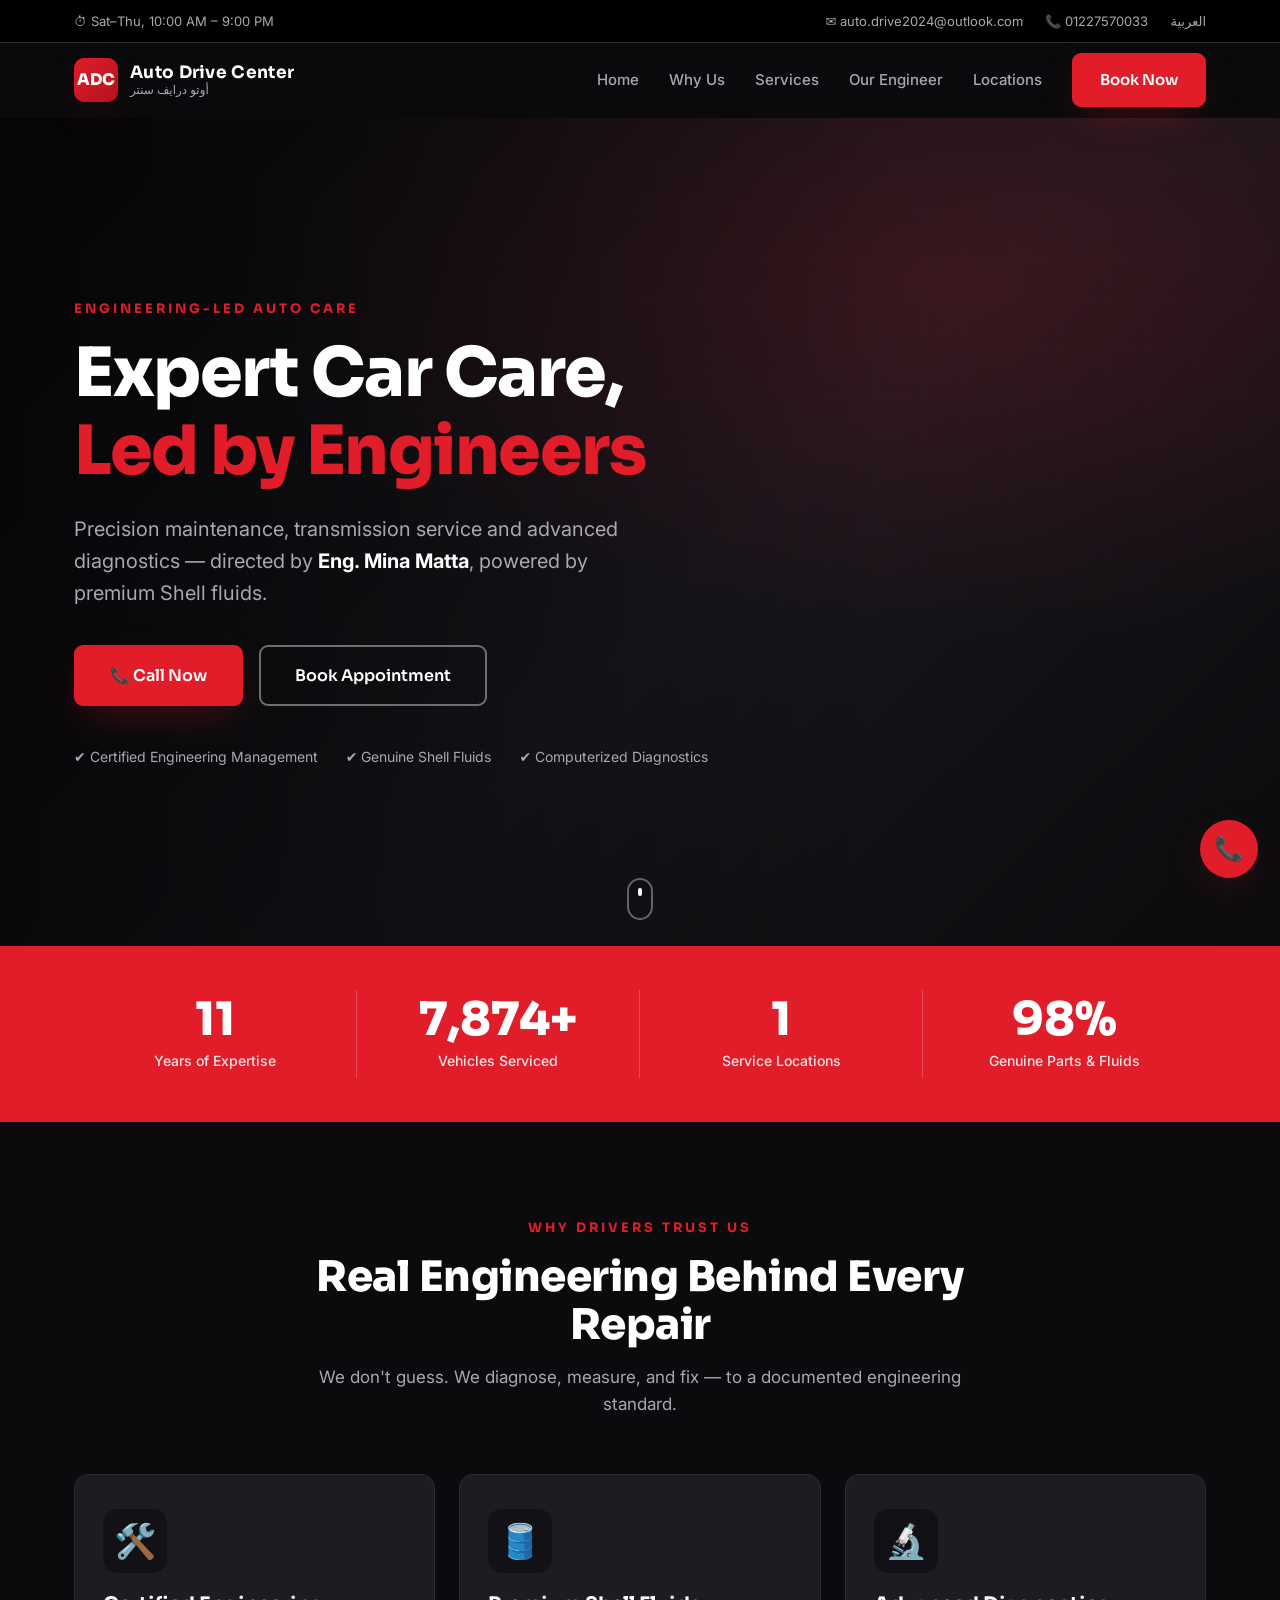
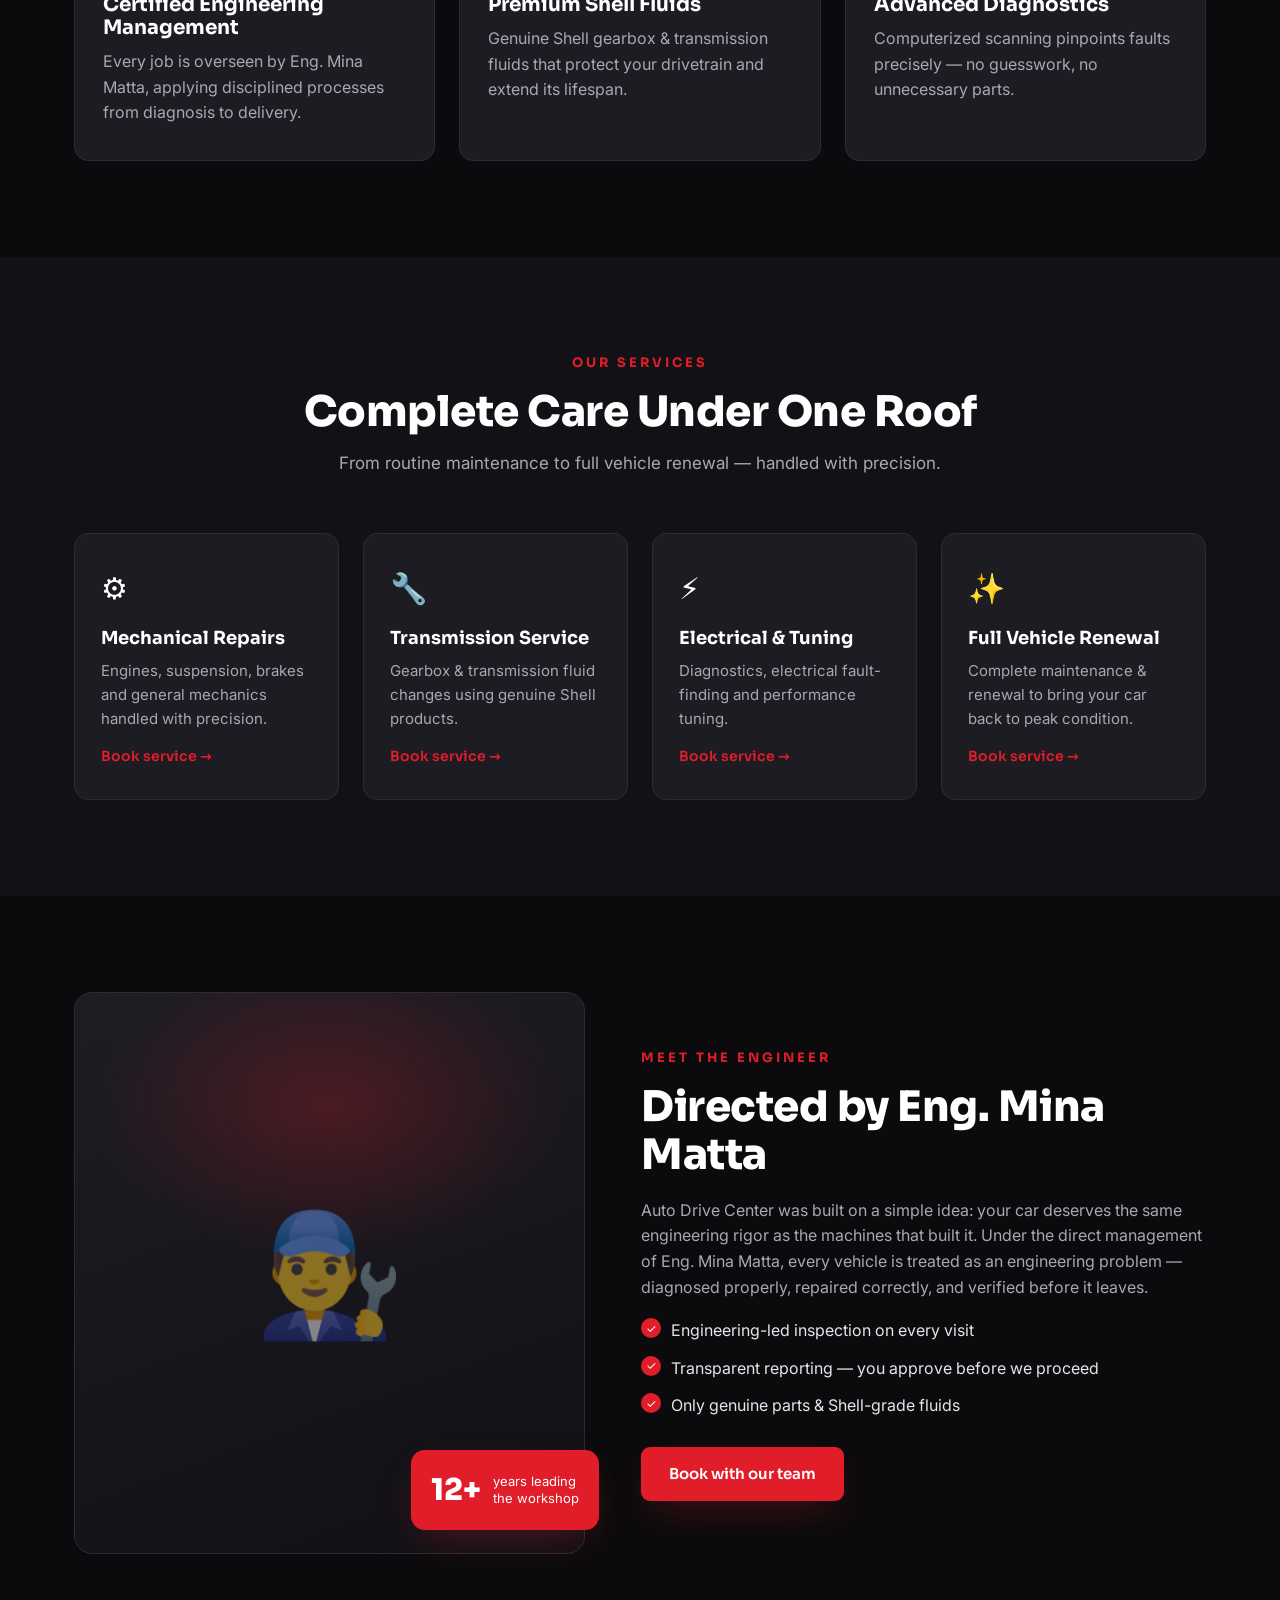
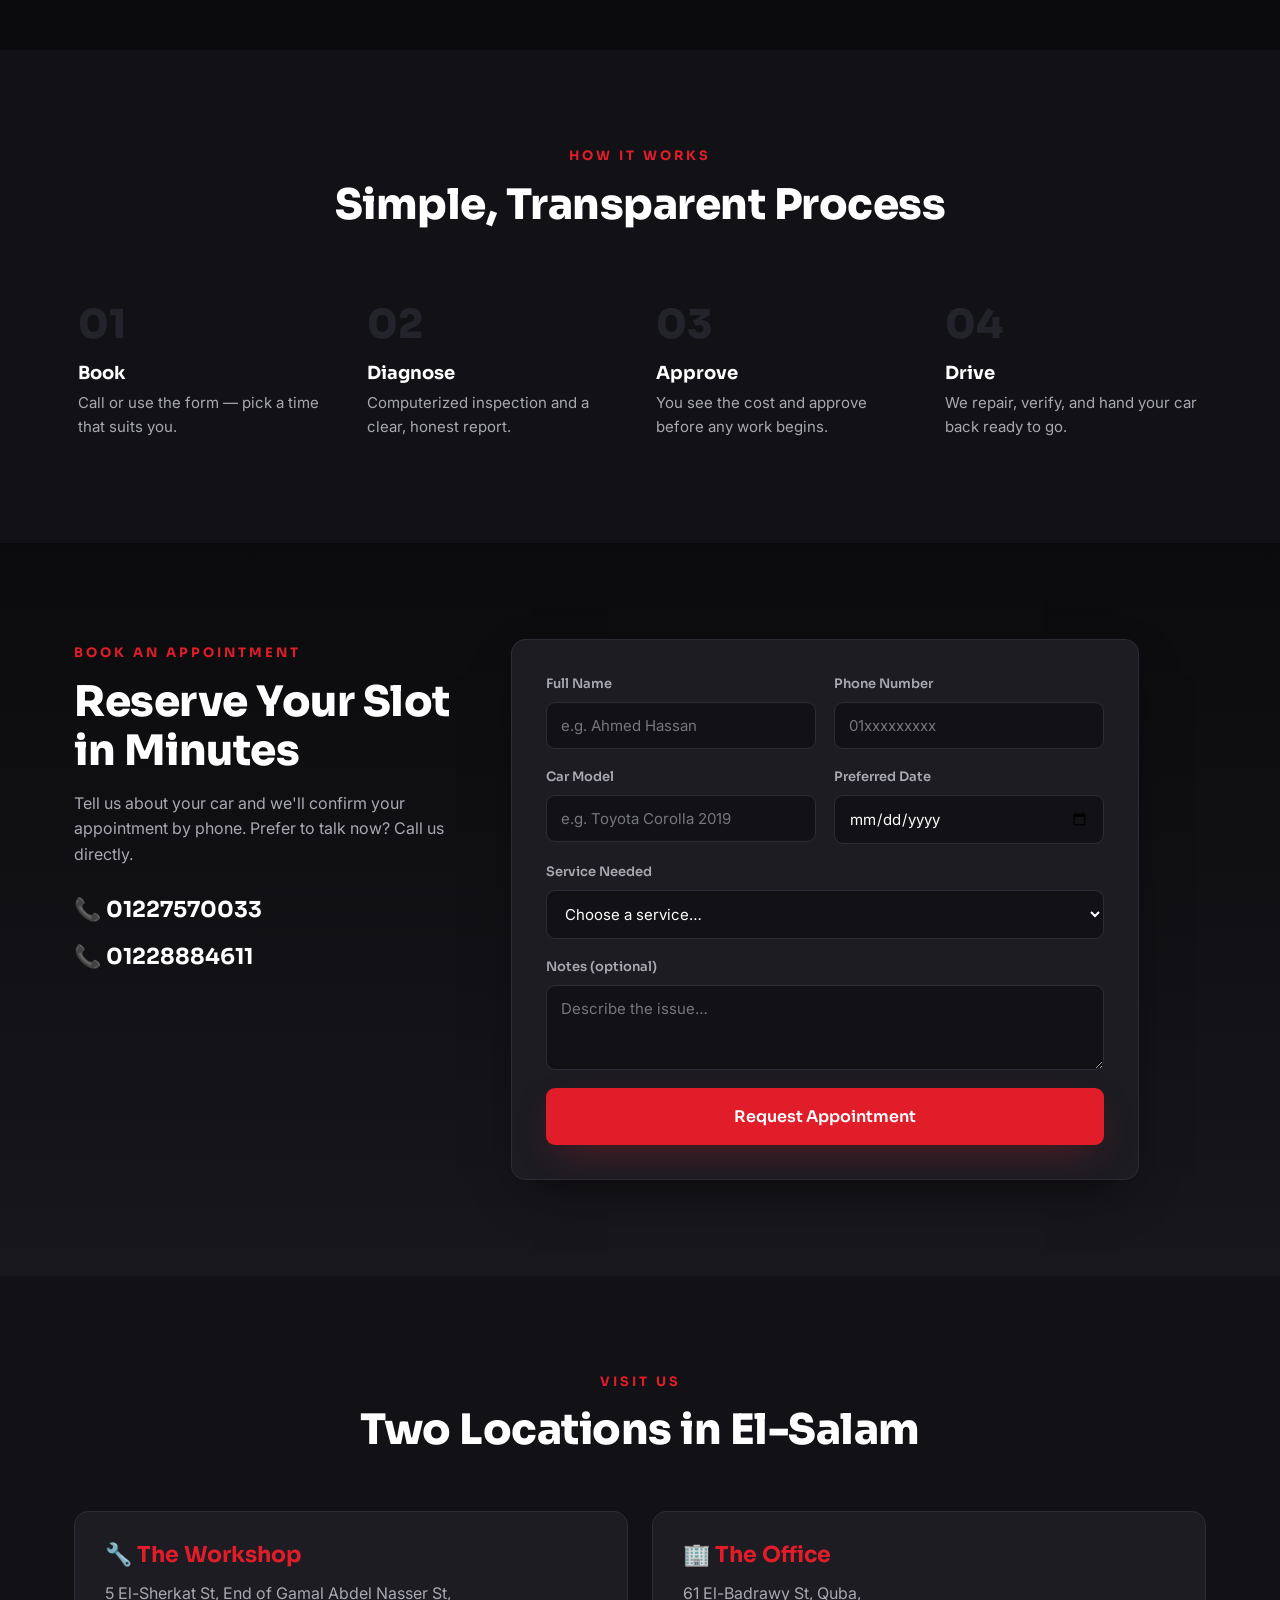
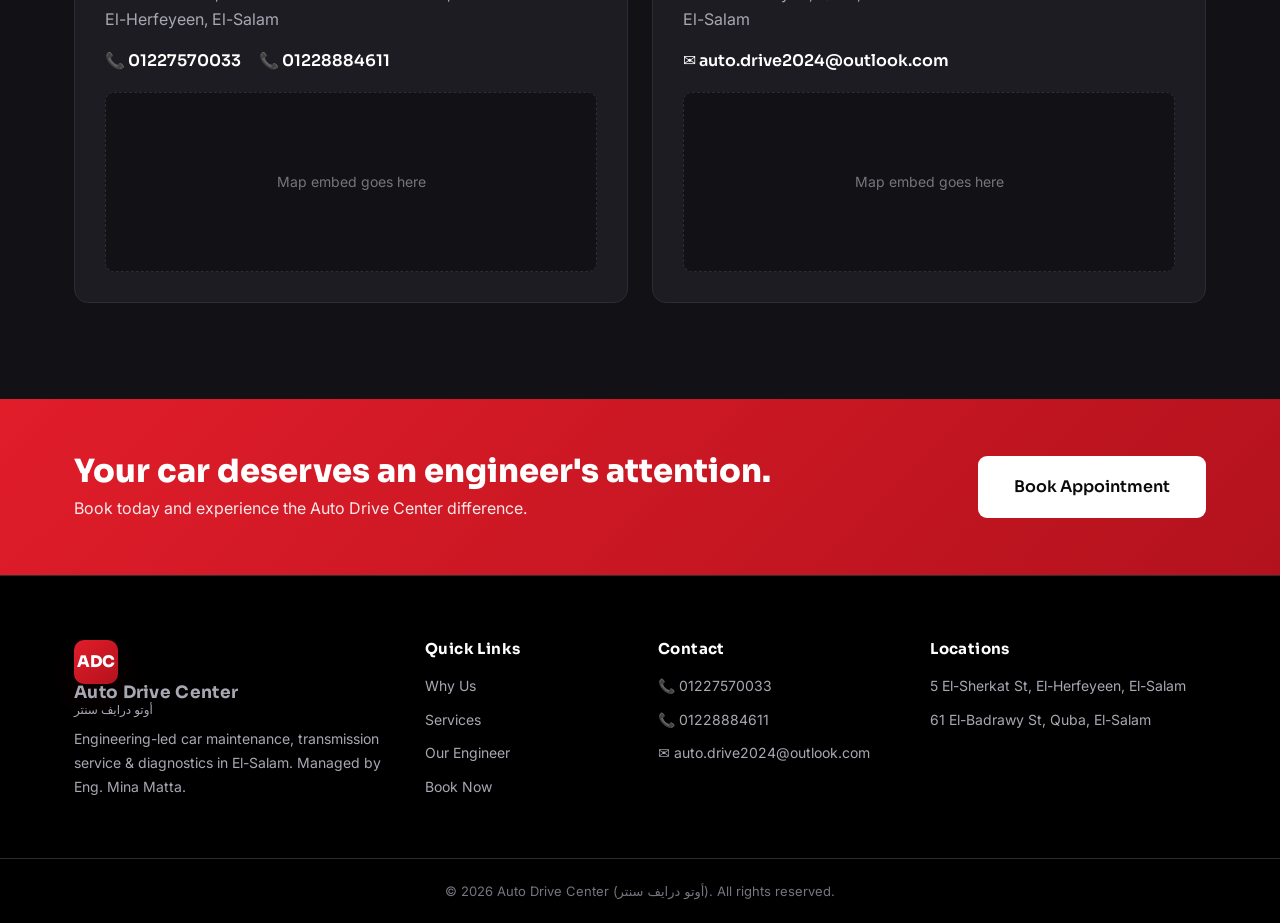
==== prototype/index.html @ 5ef1f339 "Initial commit: Auto Drive Center website - Bilingual (EN + Arabic/RTL) responsive homepage prototyp" ====
<!DOCTYPE html>
<html lang="en">
<head>
  <meta charset="UTF-8" />
  <meta name="viewport" content="width=device-width, initial-scale=1.0" />
  <title>Auto Drive Center | Expert Car Care Led by Engineers</title>
  <meta name="description" content="Auto Drive Center — engineering-led car maintenance, transmission service & advanced diagnostics in El-Salam. Managed by Eng. Mina Matta. Premium Shell fluids." />

  <link rel="preconnect" href="https://fonts.googleapis.com" />
  <link rel="preconnect" href="https://fonts.gstatic.com" crossorigin />
  <link href="https://fonts.googleapis.com/css2?family=Sora:wght@400;500;600;700;800&family=Inter:wght@400;500;600&display=swap" rel="stylesheet" />
  <link rel="stylesheet" href="styles.css" />
</head>
<body>

  <!-- ░░░ TOP BAR ░░░ -->
  <div class="topbar">
    <div class="container topbar__inner">
      <span class="topbar__item">⏱ Sat–Thu, 10:00 AM – 9:00 PM</span>
      <div class="topbar__links">
        <a href="mailto:auto.drive2024@outlook.com">✉ auto.drive2024@outlook.com</a>
        <a href="tel:+201227570033">📞 01227570033</a>
        <a href="index-ar.html">العربية</a>
      </div>
    </div>
  </div>

  <!-- ░░░ HEADER / NAV ░░░ -->
  <header class="header" id="header">
    <div class="container header__inner">
      <a href="#home" class="brand">
        <span class="brand__mark">ADC</span>
        <span class="brand__text">
          <strong>Auto Drive Center</strong>
          <small>أوتو درايف سنتر</small>
        </span>
      </a>

      <nav class="nav" id="nav">
        <a href="#home" class="nav__link">Home</a>
        <a href="#why" class="nav__link">Why Us</a>
        <a href="#services" class="nav__link">Services</a>
        <a href="#engineer" class="nav__link">Our Engineer</a>
        <a href="#locations" class="nav__link">Locations</a>
        <a href="#booking" class="btn btn--primary nav__cta">Book Now</a>
      </nav>

      <button class="nav-toggle" id="navToggle" aria-label="Open menu">
        <span></span><span></span><span></span>
      </button>
    </div>
  </header>

  <!-- ░░░ HERO ░░░ -->
  <section class="hero" id="home">
    <div class="hero__bg"></div>
    <div class="hero__overlay"></div>
    <div class="container hero__inner">
      <div class="hero__content reveal">
        <span class="eyebrow">Engineering-Led Auto Care</span>
        <h1 class="hero__title">Expert Car Care,<br><span class="text-accent">Led by Engineers</span></h1>
        <p class="hero__sub">
          Precision maintenance, transmission service and advanced diagnostics —
          directed by <strong>Eng. Mina Matta</strong>, powered by premium Shell fluids.
        </p>
        <div class="hero__actions">
          <a href="tel:+201227570033" class="btn btn--primary btn--lg">📞 Call Now</a>
          <a href="#booking" class="btn btn--ghost btn--lg">Book Appointment</a>
        </div>
        <ul class="hero__badges">
          <li>✔ Certified Engineering Management</li>
          <li>✔ Genuine Shell Fluids</li>
          <li>✔ Computerized Diagnostics</li>
        </ul>
      </div>
    </div>
    <a href="#stats" class="hero__scroll" aria-label="Scroll down"><span></span></a>
  </section>

  <!-- ░░░ STATS STRIP ░░░ -->
  <section class="stats" id="stats">
    <div class="container stats__grid">
      <div class="stat reveal"><div class="stat__num" data-count="12">0</div><div class="stat__label">Years of Expertise</div></div>
      <div class="stat reveal"><div class="stat__num" data-count="8000" data-suffix="+">0</div><div class="stat__label">Vehicles Serviced</div></div>
      <div class="stat reveal"><div class="stat__num" data-count="2">0</div><div class="stat__label">Service Locations</div></div>
      <div class="stat reveal"><div class="stat__num" data-count="100" data-suffix="%">0</div><div class="stat__label">Genuine Parts &amp; Fluids</div></div>
    </div>
  </section>

  <!-- ░░░ WHY US ░░░ -->
  <section class="section" id="why">
    <div class="container">
      <div class="section__head reveal">
        <span class="eyebrow eyebrow--center">Why Drivers Trust Us</span>
        <h2 class="section__title">Real Engineering Behind Every Repair</h2>
        <p class="section__lead">We don't guess. We diagnose, measure, and fix — to a documented engineering standard.</p>
      </div>

      <div class="grid grid-3">
        <article class="feature reveal">
          <div class="feature__icon">🛠️</div>
          <h3>Certified Engineering Management</h3>
          <p>Every job is overseen by Eng. Mina Matta, applying disciplined processes from diagnosis to delivery.</p>
        </article>
        <article class="feature reveal">
          <div class="feature__icon">🛢️</div>
          <h3>Premium Shell Fluids</h3>
          <p>Genuine Shell gearbox &amp; transmission fluids that protect your drivetrain and extend its lifespan.</p>
        </article>
        <article class="feature reveal">
          <div class="feature__icon">🔬</div>
          <h3>Advanced Diagnostics</h3>
          <p>Computerized scanning pinpoints faults precisely — no guesswork, no unnecessary parts.</p>
        </article>
      </div>
    </div>
  </section>

  <!-- ░░░ SERVICES ░░░ -->
  <section class="section section--dark" id="services">
    <div class="container">
      <div class="section__head reveal">
        <span class="eyebrow eyebrow--center">Our Services</span>
        <h2 class="section__title">Complete Care Under One Roof</h2>
        <p class="section__lead">From routine maintenance to full vehicle renewal — handled with precision.</p>
      </div>

      <div class="grid grid-4">
        <article class="card reveal">
          <div class="card__icon">⚙️</div>
          <h3>Mechanical Repairs</h3>
          <p>Engines, suspension, brakes and general mechanics handled with precision.</p>
          <a href="#booking" class="card__link">Book service →</a>
        </article>
        <article class="card reveal">
          <div class="card__icon">🔧</div>
          <h3>Transmission Service</h3>
          <p>Gearbox &amp; transmission fluid changes using genuine Shell products.</p>
          <a href="#booking" class="card__link">Book service →</a>
        </article>
        <article class="card reveal">
          <div class="card__icon">⚡</div>
          <h3>Electrical &amp; Tuning</h3>
          <p>Diagnostics, electrical fault-finding and performance tuning.</p>
          <a href="#booking" class="card__link">Book service →</a>
        </article>
        <article class="card reveal">
          <div class="card__icon">✨</div>
          <h3>Full Vehicle Renewal</h3>
          <p>Complete maintenance &amp; renewal to bring your car back to peak condition.</p>
          <a href="#booking" class="card__link">Book service →</a>
        </article>
      </div>
    </div>
  </section>

  <!-- ░░░ ENGINEER / ABOUT ░░░ -->
  <section class="section engineer" id="engineer">
    <div class="container engineer__grid">
      <div class="engineer__media reveal">
        <div class="engineer__photo" role="img" aria-label="Eng. Mina Matta"></div>
        <div class="engineer__tag">
          <span class="engineer__tag-num">12+</span>
          <span class="engineer__tag-txt">years leading<br>the workshop</span>
        </div>
      </div>
      <div class="engineer__content reveal">
        <span class="eyebrow">Meet the Engineer</span>
        <h2 class="section__title section__title--left">Directed by Eng. Mina Matta</h2>
        <p>Auto Drive Center was built on a simple idea: your car deserves the same engineering rigor as the machines that built it. Under the direct management of Eng. Mina Matta, every vehicle is treated as an engineering problem — diagnosed properly, repaired correctly, and verified before it leaves.</p>
        <ul class="ticklist">
          <li>Engineering-led inspection on every visit</li>
          <li>Transparent reporting — you approve before we proceed</li>
          <li>Only genuine parts &amp; Shell-grade fluids</li>
        </ul>
        <a href="#booking" class="btn btn--primary">Book with our team</a>
      </div>
    </div>
  </section>

  <!-- ░░░ PROCESS ░░░ -->
  <section class="section section--dark">
    <div class="container">
      <div class="section__head reveal">
        <span class="eyebrow eyebrow--center">How It Works</span>
        <h2 class="section__title">Simple, Transparent Process</h2>
      </div>
      <div class="grid grid-4 steps">
        <div class="step reveal"><span class="step__n">01</span><h3>Book</h3><p>Call or use the form — pick a time that suits you.</p></div>
        <div class="step reveal"><span class="step__n">02</span><h3>Diagnose</h3><p>Computerized inspection and a clear, honest report.</p></div>
        <div class="step reveal"><span class="step__n">03</span><h3>Approve</h3><p>You see the cost and approve before any work begins.</p></div>
        <div class="step reveal"><span class="step__n">04</span><h3>Drive</h3><p>We repair, verify, and hand your car back ready to go.</p></div>
      </div>
    </div>
  </section>

  <!-- ░░░ BOOKING ░░░ -->
  <section class="section booking" id="booking">
    <div class="container booking__grid">
      <div class="booking__intro reveal">
        <span class="eyebrow">Book an Appointment</span>
        <h2 class="section__title section__title--left">Reserve Your Slot in Minutes</h2>
        <p>Tell us about your car and we'll confirm your appointment by phone. Prefer to talk now? Call us directly.</p>
        <div class="booking__call">
          <a href="tel:+201227570033" class="booking__phone">📞 01227570033</a>
          <a href="tel:+201228884611" class="booking__phone">📞 01228884611</a>
        </div>
      </div>

      <form class="form reveal" id="bookingForm" novalidate>
        <div class="form__row">
          <div class="field">
            <label for="name">Full Name</label>
            <input type="text" id="name" name="name" placeholder="e.g. Ahmed Hassan" required />
          </div>
          <div class="field">
            <label for="phone">Phone Number</label>
            <input type="tel" id="phone" name="phone" placeholder="01xxxxxxxxx" required />
          </div>
        </div>
        <div class="form__row">
          <div class="field">
            <label for="car">Car Model</label>
            <input type="text" id="car" name="car" placeholder="e.g. Toyota Corolla 2019" required />
          </div>
          <div class="field">
            <label for="date">Preferred Date</label>
            <input type="date" id="date" name="date" required />
          </div>
        </div>
        <div class="field">
          <label for="service">Service Needed</label>
          <select id="service" name="service" required>
            <option value="" disabled selected>Choose a service…</option>
            <option>Mechanical Repairs</option>
            <option>Transmission Service</option>
            <option>Electrical &amp; Tuning</option>
            <option>Full Vehicle Renewal</option>
            <option>General Diagnostics</option>
          </select>
        </div>
        <div class="field">
          <label for="notes">Notes (optional)</label>
          <textarea id="notes" name="notes" rows="3" placeholder="Describe the issue…"></textarea>
        </div>
        <button type="submit" class="btn btn--primary btn--block btn--lg">Request Appointment</button>
        <p class="form__success" id="formSuccess" hidden>✅ Thank you! We'll call you shortly to confirm your appointment.</p>
      </form>
    </div>
  </section>

  <!-- ░░░ LOCATIONS ░░░ -->
  <section class="section section--dark" id="locations">
    <div class="container">
      <div class="section__head reveal">
        <span class="eyebrow eyebrow--center">Visit Us</span>
        <h2 class="section__title">Two Locations in El-Salam</h2>
      </div>
      <div class="grid grid-2">
        <article class="location reveal">
          <h3 class="location__title">🔧 The Workshop</h3>
          <p class="location__addr">5 El-Sherkat St, End of Gamal Abdel Nasser St,<br>El-Herfeyeen, El-Salam</p>
          <div class="location__phones">
            <a href="tel:+201227570033">📞 01227570033</a>
            <a href="tel:+201228884611">📞 01228884611</a>
          </div>
          <div class="location__map" aria-label="Map placeholder">Map embed goes here</div>
        </article>
        <article class="location reveal">
          <h3 class="location__title">🏢 The Office</h3>
          <p class="location__addr">61 El-Badrawy St, Quba,<br>El-Salam</p>
          <div class="location__phones">
            <a href="mailto:auto.drive2024@outlook.com">✉ auto.drive2024@outlook.com</a>
          </div>
          <div class="location__map" aria-label="Map placeholder">Map embed goes here</div>
        </article>
      </div>
    </div>
  </section>

  <!-- ░░░ CTA BANNER ░░░ -->
  <section class="cta-banner">
    <div class="container cta-banner__inner reveal">
      <div>
        <h2>Your car deserves an engineer's attention.</h2>
        <p>Book today and experience the Auto Drive Center difference.</p>
      </div>
      <a href="#booking" class="btn btn--light btn--lg">Book Appointment</a>
    </div>
  </section>

  <!-- ░░░ FOOTER ░░░ -->
  <footer class="footer">
    <div class="container footer__grid">
      <div class="footer__col">
        <a href="#home" class="brand brand--footer">
          <span class="brand__mark">ADC</span>
          <span class="brand__text"><strong>Auto Drive Center</strong><small>أوتو درايف سنتر</small></span>
        </a>
        <p class="footer__about">Engineering-led car maintenance, transmission service &amp; diagnostics in El-Salam. Managed by Eng. Mina Matta.</p>
      </div>
      <div class="footer__col">
        <h4>Quick Links</h4>
        <a href="#why">Why Us</a>
        <a href="#services">Services</a>
        <a href="#engineer">Our Engineer</a>
        <a href="#booking">Book Now</a>
      </div>
      <div class="footer__col">
        <h4>Contact</h4>
        <a href="tel:+201227570033">📞 01227570033</a>
        <a href="tel:+201228884611">📞 01228884611</a>
        <a href="mailto:auto.drive2024@outlook.com">✉ auto.drive2024@outlook.com</a>
      </div>
      <div class="footer__col">
        <h4>Locations</h4>
        <p>5 El-Sherkat St, El-Herfeyeen, El-Salam</p>
        <p>61 El-Badrawy St, Quba, El-Salam</p>
      </div>
    </div>
    <div class="footer__bar">
      <div class="container">© <span id="year"></span> Auto Drive Center (أوتو درايف سنتر). All rights reserved.</div>
    </div>
  </footer>

  <!-- ░░░ FLOATING CALL ░░░ -->
  <a href="tel:+201227570033" class="float-call" aria-label="Call now">📞</a>

  <script src="script.js"></script>
</body>
</html>
---- prototype/styles.css ----
/* =========================================================
   Auto Drive Center — Design System
   Palette: charcoal / black + vibrant red accent + white
   ========================================================= */
:root{
  --black:#0b0b0d;
  --charcoal:#121216;
  --charcoal-2:#17171c;
  --surface:#1c1c22;
  --surface-2:#23232b;
  --line:#2c2c34;
  --white:#ffffff;
  --grey:#a8a8b3;
  --grey-dim:#75757f;
  --red:#e11d2a;
  --red-dark:#b3121d;
  --red-glow:rgba(225,29,42,.35);
  --radius:14px;
  --radius-sm:9px;
  --maxw:1180px;
  --shadow:0 18px 50px -20px rgba(0,0,0,.7);
  --shadow-red:0 14px 40px -12px var(--red-glow);
  --ease:cubic-bezier(.22,1,.36,1);
  --ff-head:"Sora",system-ui,sans-serif;
  --ff-body:"Inter",system-ui,sans-serif;
}

*{box-sizing:border-box;margin:0;padding:0}
html{scroll-behavior:smooth}
body{
  font-family:var(--ff-body);
  background:var(--black);
  color:var(--white);
  line-height:1.6;
  -webkit-font-smoothing:antialiased;
  overflow-x:hidden;
}
img{max-width:100%;display:block}
a{color:inherit;text-decoration:none}
h1,h2,h3,h4{font-family:var(--ff-head);line-height:1.15;font-weight:700}

.container{width:100%;max-width:var(--maxw);margin:0 auto;padding:0 24px}
.text-accent{color:var(--red)}

/* ---------- Buttons ---------- */
.btn{
  display:inline-flex;align-items:center;justify-content:center;gap:.5rem;
  font-family:var(--ff-head);font-weight:600;font-size:15px;
  padding:13px 26px;border-radius:var(--radius-sm);
  border:2px solid transparent;cursor:pointer;
  transition:transform .25s var(--ease),box-shadow .25s var(--ease),background .25s,color .25s,border-color .25s;
  white-space:nowrap;
}
.btn--lg{padding:16px 34px;font-size:16px}
.btn--block{width:100%}
.btn--primary{background:var(--red);color:#fff;box-shadow:var(--shadow-red)}
.btn--primary:hover{background:var(--red-dark);transform:translateY(-3px);box-shadow:0 20px 50px -10px var(--red-glow)}
.btn--ghost{background:transparent;color:#fff;border-color:rgba(255,255,255,.4)}
.btn--ghost:hover{border-color:#fff;background:rgba(255,255,255,.08);transform:translateY(-3px)}
.btn--light{background:#fff;color:var(--black)}
.btn--light:hover{transform:translateY(-3px);box-shadow:0 18px 40px -14px rgba(0,0,0,.6)}

/* ---------- Eyebrow / Section heads ---------- */
.eyebrow{
  display:inline-block;color:var(--red);font-family:var(--ff-head);
  font-weight:700;font-size:13px;letter-spacing:3px;text-transform:uppercase;margin-bottom:14px;
}
.eyebrow--center{display:block;text-align:center}
.section{padding:96px 0}
.section--dark{background:var(--charcoal)}
.section__head{max-width:680px;margin:0 auto 56px;text-align:center}
.section__title{font-size:clamp(28px,4vw,42px);font-weight:800;letter-spacing:-.5px}
.section__title--left{text-align:left}
.section__lead{color:var(--grey);margin-top:14px;font-size:17px}

/* ---------- Topbar ---------- */
.topbar{background:#000;border-bottom:1px solid var(--line);font-size:13px;color:var(--grey)}
.topbar__inner{display:flex;justify-content:space-between;align-items:center;height:42px}
.topbar__links{display:flex;gap:22px}
.topbar__links a:hover{color:#fff}

/* ---------- Header ---------- */
.header{
  position:sticky;top:0;z-index:60;
  background:rgba(11,11,13,.72);backdrop-filter:blur(14px);
  border-bottom:1px solid transparent;transition:all .3s var(--ease);
}
.header.scrolled{background:rgba(11,11,13,.95);border-bottom-color:var(--line);box-shadow:0 10px 30px -18px #000}
.header__inner{display:flex;align-items:center;justify-content:space-between;height:74px}
.brand{display:flex;align-items:center;gap:12px}
.brand__mark{
  width:44px;height:44px;border-radius:10px;display:grid;place-items:center;
  background:linear-gradient(135deg,var(--red),var(--red-dark));
  font-family:var(--ff-head);font-weight:800;font-size:16px;color:#fff;
  box-shadow:var(--shadow-red);
}
.brand__text{display:flex;flex-direction:column;line-height:1.1}
.brand__text strong{font-family:var(--ff-head);font-size:17px;letter-spacing:.3px}
.brand__text small{color:var(--grey);font-size:12px}
.nav{display:flex;align-items:center;gap:30px}
.nav__link{font-size:15px;font-weight:500;color:var(--grey);transition:color .2s;position:relative}
.nav__link:hover{color:#fff}
.nav__link::after{content:"";position:absolute;left:0;bottom:-6px;width:0;height:2px;background:var(--red);transition:width .25s var(--ease)}
.nav__link:hover::after{width:100%}
.nav__cta{color:#fff!important}
.nav__cta::after{display:none}
.nav-toggle{display:none;flex-direction:column;gap:5px;background:none;border:0;cursor:pointer;padding:8px}
.nav-toggle span{width:26px;height:2px;background:#fff;border-radius:2px;transition:.3s}

/* ---------- Hero ---------- */
.hero{position:relative;min-height:92vh;display:flex;align-items:center;overflow:hidden}
.hero__bg{
  position:absolute;inset:0;
  background:
    radial-gradient(1200px 600px at 75% 20%,rgba(225,29,42,.18),transparent 60%),
    linear-gradient(135deg,#0b0b0d 0%,#16161c 55%,#0b0b0d 100%);
}
.hero__bg::before{
  content:"";position:absolute;inset:0;opacity:.4;
  background-image:linear-gradient(rgba(255,255,255,.04) 1px,transparent 1px),
                   linear-gradient(90deg,rgba(255,255,255,.04) 1px,transparent 1px);
  background-size:46px 46px;
  -webkit-mask-image:radial-gradient(900px 500px at 70% 30%,#000,transparent 75%);
          mask-image:radial-gradient(900px 500px at 70% 30%,#000,transparent 75%);
}
.hero__overlay{position:absolute;inset:0;background:linear-gradient(90deg,rgba(0,0,0,.55),transparent 70%)}
.hero__inner{position:relative;z-index:2;padding:80px 24px}
.hero__content{max-width:720px}
.hero__title{font-size:clamp(38px,6.2vw,68px);font-weight:800;letter-spacing:-1.5px}
.hero__sub{margin-top:22px;font-size:clamp(16px,2vw,20px);color:var(--grey);max-width:560px}
.hero__sub strong{color:#fff}
.hero__actions{display:flex;flex-wrap:wrap;gap:16px;margin-top:36px}
.hero__badges{list-style:none;display:flex;flex-wrap:wrap;gap:14px 28px;margin-top:40px;color:var(--grey);font-size:14px}
.hero__badges li{display:flex;align-items:center}
.hero__scroll{position:absolute;bottom:26px;left:50%;transform:translateX(-50%);z-index:2;width:26px;height:42px;border:2px solid rgba(255,255,255,.35);border-radius:14px;display:grid;justify-items:center;padding-top:8px}
.hero__scroll span{width:4px;height:8px;background:#fff;border-radius:2px;animation:scroll 1.6s infinite}
@keyframes scroll{0%{opacity:0;transform:translateY(-4px)}50%{opacity:1}100%{opacity:0;transform:translateY(10px)}}

/* ---------- Stats ---------- */
.stats{background:var(--red);position:relative;z-index:3}
.stats__grid{display:grid;grid-template-columns:repeat(4,1fr);text-align:center;padding:44px 24px}
.stat{padding:6px 10px;border-right:1px solid rgba(255,255,255,.2)}
.stat:last-child{border-right:0}
.stat__num{font-family:var(--ff-head);font-weight:800;font-size:clamp(30px,4vw,46px);line-height:1}
.stat__label{margin-top:8px;font-size:14px;color:rgba(255,255,255,.88);font-weight:500}

/* ---------- Feature cards ---------- */
.grid{display:grid;gap:24px}
.grid-2{grid-template-columns:repeat(2,1fr)}
.grid-3{grid-template-columns:repeat(3,1fr)}
.grid-4{grid-template-columns:repeat(4,1fr)}
.feature{
  background:var(--surface);border:1px solid var(--line);border-radius:var(--radius);
  padding:34px 28px;transition:transform .3s var(--ease),border-color .3s,box-shadow .3s;
}
.feature:hover{transform:translateY(-6px);border-color:var(--red);box-shadow:var(--shadow)}
.feature__icon{font-size:34px;width:64px;height:64px;border-radius:14px;display:grid;place-items:center;background:var(--charcoal);margin-bottom:20px}
.feature h3{font-size:20px;margin-bottom:10px}
.feature p{color:var(--grey)}

/* ---------- Service cards ---------- */
.card{
  background:var(--surface);border:1px solid var(--line);border-radius:var(--radius);
  padding:30px 26px;position:relative;overflow:hidden;
  transition:transform .3s var(--ease),box-shadow .3s,border-color .3s;
}
.card::before{content:"";position:absolute;left:0;top:0;height:3px;width:100%;background:var(--red);transform:scaleX(0);transform-origin:left;transition:transform .35s var(--ease)}
.card:hover{transform:translateY(-6px);box-shadow:var(--shadow);border-color:var(--surface-2)}
.card:hover::before{transform:scaleX(1)}
.card__icon{font-size:30px;margin-bottom:16px}
.card h3{font-size:18px;margin-bottom:10px}
.card p{color:var(--grey);font-size:15px;min-height:66px}
.card__link{display:inline-block;margin-top:14px;color:var(--red);font-weight:600;font-size:14px;font-family:var(--ff-head)}
.card__link:hover{color:#fff}

/* ---------- Engineer ---------- */
.engineer__grid{display:grid;grid-template-columns:.95fr 1.05fr;gap:56px;align-items:center}
.engineer__media{position:relative}
.engineer__photo{
  aspect-ratio:4/4.4;border-radius:18px;border:1px solid var(--line);
  background:
    radial-gradient(400px 260px at 50% 20%,rgba(225,29,42,.25),transparent 60%),
    linear-gradient(160deg,#1d1d24,#101015);
  position:relative;overflow:hidden;
}
.engineer__photo::after{content:"👨‍🔧";position:absolute;inset:0;display:grid;place-items:center;font-size:120px;opacity:.5}
.engineer__tag{position:absolute;right:-14px;bottom:24px;background:var(--red);border-radius:14px;padding:16px 20px;display:flex;align-items:center;gap:12px;box-shadow:var(--shadow-red)}
.engineer__tag-num{font-family:var(--ff-head);font-weight:800;font-size:30px}
.engineer__tag-txt{font-size:13px;line-height:1.3}
.engineer__content p{color:var(--grey);margin:18px 0}
.ticklist{list-style:none;margin:18px 0 28px}
.ticklist li{padding-left:30px;position:relative;margin-bottom:12px;color:#e6e6ea}
.ticklist li::before{content:"✓";position:absolute;left:0;top:0;color:#fff;background:var(--red);width:20px;height:20px;border-radius:50%;display:grid;place-items:center;font-size:12px}

/* ---------- Steps ---------- */
.steps .step{background:transparent;text-align:left;padding:8px 4px;position:relative}
.step__n{font-family:var(--ff-head);font-weight:800;font-size:40px;color:var(--surface-2);display:block;margin-bottom:6px;transition:color .3s}
.step:hover .step__n{color:var(--red)}
.step h3{font-size:18px;margin-bottom:8px}
.step p{color:var(--grey);font-size:15px}

/* ---------- Booking ---------- */
.booking{background:linear-gradient(180deg,var(--black),var(--charcoal-2))}
.booking__grid{display:grid;grid-template-columns:.85fr 1.15fr;gap:56px;align-items:start}
.booking__intro p{color:var(--grey);margin:16px 0 24px}
.booking__call{display:flex;flex-direction:column;gap:12px}
.booking__phone{font-family:var(--ff-head);font-weight:700;font-size:22px;color:#fff;transition:color .2s}
.booking__phone:hover{color:var(--red)}
.form{background:var(--surface);border:1px solid var(--line);border-radius:var(--radius);padding:34px;box-shadow:var(--shadow)}
.form__row{display:grid;grid-template-columns:1fr 1fr;gap:18px}
.field{margin-bottom:18px;display:flex;flex-direction:column}
.field label{font-size:13px;font-weight:600;color:var(--grey);margin-bottom:7px;font-family:var(--ff-head)}
.field input,.field select,.field textarea{
  background:var(--charcoal);border:1px solid var(--line);border-radius:var(--radius-sm);
  color:#fff;padding:13px 14px;font-family:var(--ff-body);font-size:15px;transition:border-color .2s,box-shadow .2s;
}
.field input::placeholder,.field textarea::placeholder{color:var(--grey-dim)}
.field input:focus,.field select:focus,.field textarea:focus{outline:none;border-color:var(--red);box-shadow:0 0 0 3px var(--red-glow)}
.field textarea{resize:vertical}
.form__success{margin-top:16px;color:#37d27a;font-weight:600;text-align:center}

/* ---------- Locations ---------- */
.location{background:var(--surface);border:1px solid var(--line);border-radius:var(--radius);padding:30px;transition:border-color .3s,transform .3s var(--ease)}
.location:hover{border-color:var(--red);transform:translateY(-4px)}
.location__title{color:var(--red);font-size:22px;margin-bottom:14px}
.location__addr{color:var(--grey);margin-bottom:16px}
.location__phones{display:flex;flex-wrap:wrap;gap:18px;margin-bottom:18px}
.location__phones a{font-family:var(--ff-head);font-weight:600;font-size:16px}
.location__phones a:hover{color:var(--red)}
.location__map{height:180px;border-radius:var(--radius-sm);border:1px dashed var(--line);display:grid;place-items:center;color:var(--grey-dim);background:var(--charcoal);font-size:14px}

/* ---------- CTA banner ---------- */
.cta-banner{background:linear-gradient(135deg,var(--red),var(--red-dark));position:relative;overflow:hidden}
.cta-banner__inner{display:flex;align-items:center;justify-content:space-between;gap:30px;padding:54px 24px;flex-wrap:wrap}
.cta-banner h2{font-size:clamp(24px,3vw,32px);font-weight:800}
.cta-banner p{color:rgba(255,255,255,.9);margin-top:6px}

/* ---------- Footer ---------- */
.footer{background:#000;border-top:1px solid var(--line);padding-top:64px}
.footer__grid{display:grid;grid-template-columns:1.6fr 1fr 1.2fr 1.4fr;gap:36px;padding-bottom:48px}
.footer__col h4{font-size:15px;margin-bottom:18px;letter-spacing:.4px}
.footer__col a,.footer__col p{display:block;color:var(--grey);font-size:14px;margin-bottom:11px;transition:color .2s}
.footer__col a:hover{color:#fff}
.brand--footer{margin-bottom:16px}
.footer__about{color:var(--grey);font-size:14px;line-height:1.7}
.footer__bar{border-top:1px solid var(--line);padding:22px 0;font-size:13px;color:var(--grey-dim);text-align:center}

/* ---------- Floating call ---------- */
.float-call{
  position:fixed;right:22px;bottom:22px;z-index:80;width:58px;height:58px;border-radius:50%;
  background:var(--red);display:grid;place-items:center;font-size:24px;box-shadow:var(--shadow-red);
  animation:pulse 2.4s infinite;
}
.float-call:hover{transform:scale(1.08)}
@keyframes pulse{0%{box-shadow:0 0 0 0 var(--red-glow)}70%{box-shadow:0 0 0 18px rgba(225,29,42,0)}100%{box-shadow:0 0 0 0 rgba(225,29,42,0)}}

/* ---------- Reveal animation ---------- */
.reveal{opacity:0;transform:translateY(28px);transition:opacity .7s var(--ease),transform .7s var(--ease)}
.reveal.in{opacity:1;transform:none}

/* ---------- Responsive ---------- */
@media (max-width:960px){
  .grid-4{grid-template-columns:repeat(2,1fr)}
  .engineer__grid,.booking__grid{grid-template-columns:1fr;gap:40px}
  .footer__grid{grid-template-columns:1fr 1fr}
}
@media (max-width:760px){
  .topbar{display:none}
  .nav{
    position:fixed;inset:74px 0 auto 0;flex-direction:column;align-items:stretch;gap:0;
    background:var(--charcoal);border-bottom:1px solid var(--line);
    padding:10px 24px 24px;transform:translateY(-130%);transition:transform .35s var(--ease);
  }
  .nav.open{transform:none}
  .nav__link{padding:14px 0;border-bottom:1px solid var(--line)}
  .nav__cta{margin-top:14px;text-align:center}
  .nav-toggle{display:flex}
  .nav-toggle.open span:nth-child(1){transform:translateY(7px) rotate(45deg)}
  .nav-toggle.open span:nth-child(2){opacity:0}
  .nav-toggle.open span:nth-child(3){transform:translateY(-7px) rotate(-45deg)}
  .section{padding:68px 0}
  .stats__grid{grid-template-columns:1fr 1fr;gap:24px 0}
  .stat:nth-child(2){border-right:0}
}
@media (max-width:520px){
  .grid-3,.grid-4,.grid-2{grid-template-columns:1fr}
  .form__row{grid-template-columns:1fr}
  .footer__grid{grid-template-columns:1fr}
  .hero__actions .btn{flex:1}
}
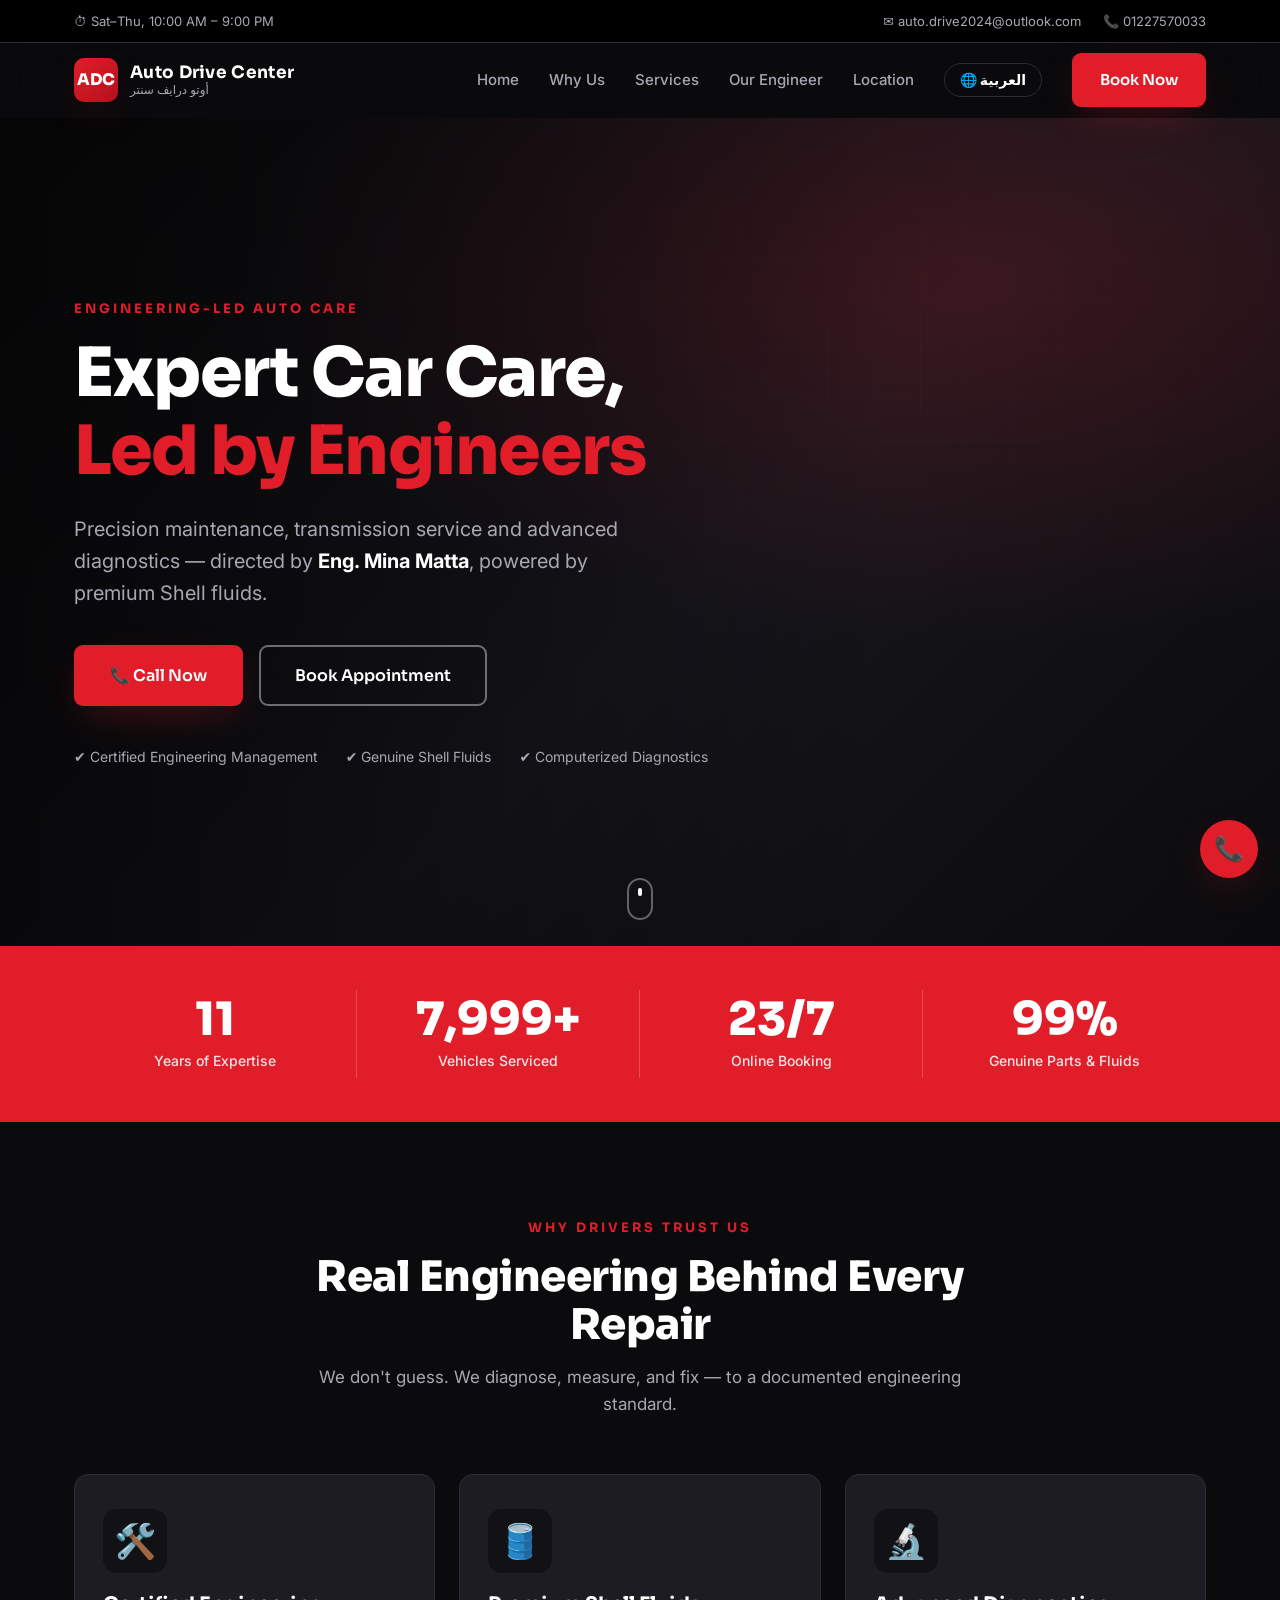
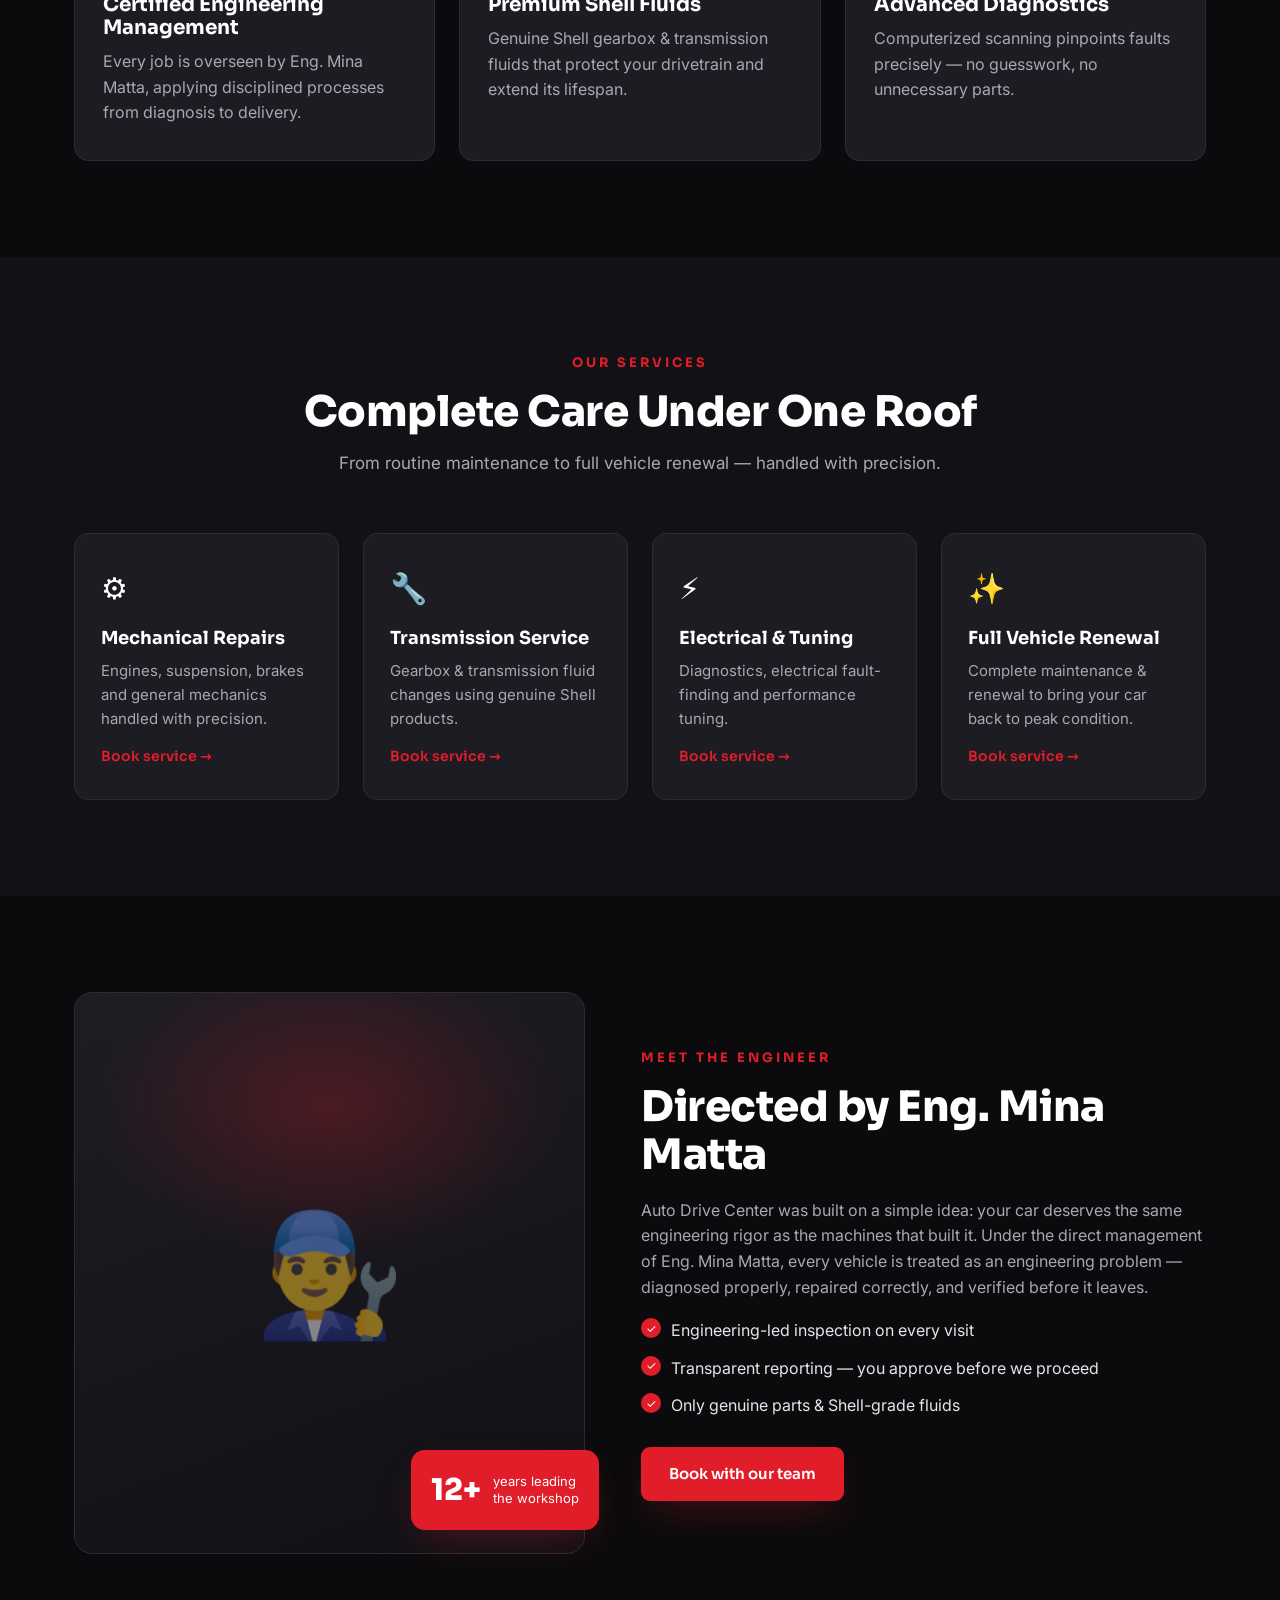
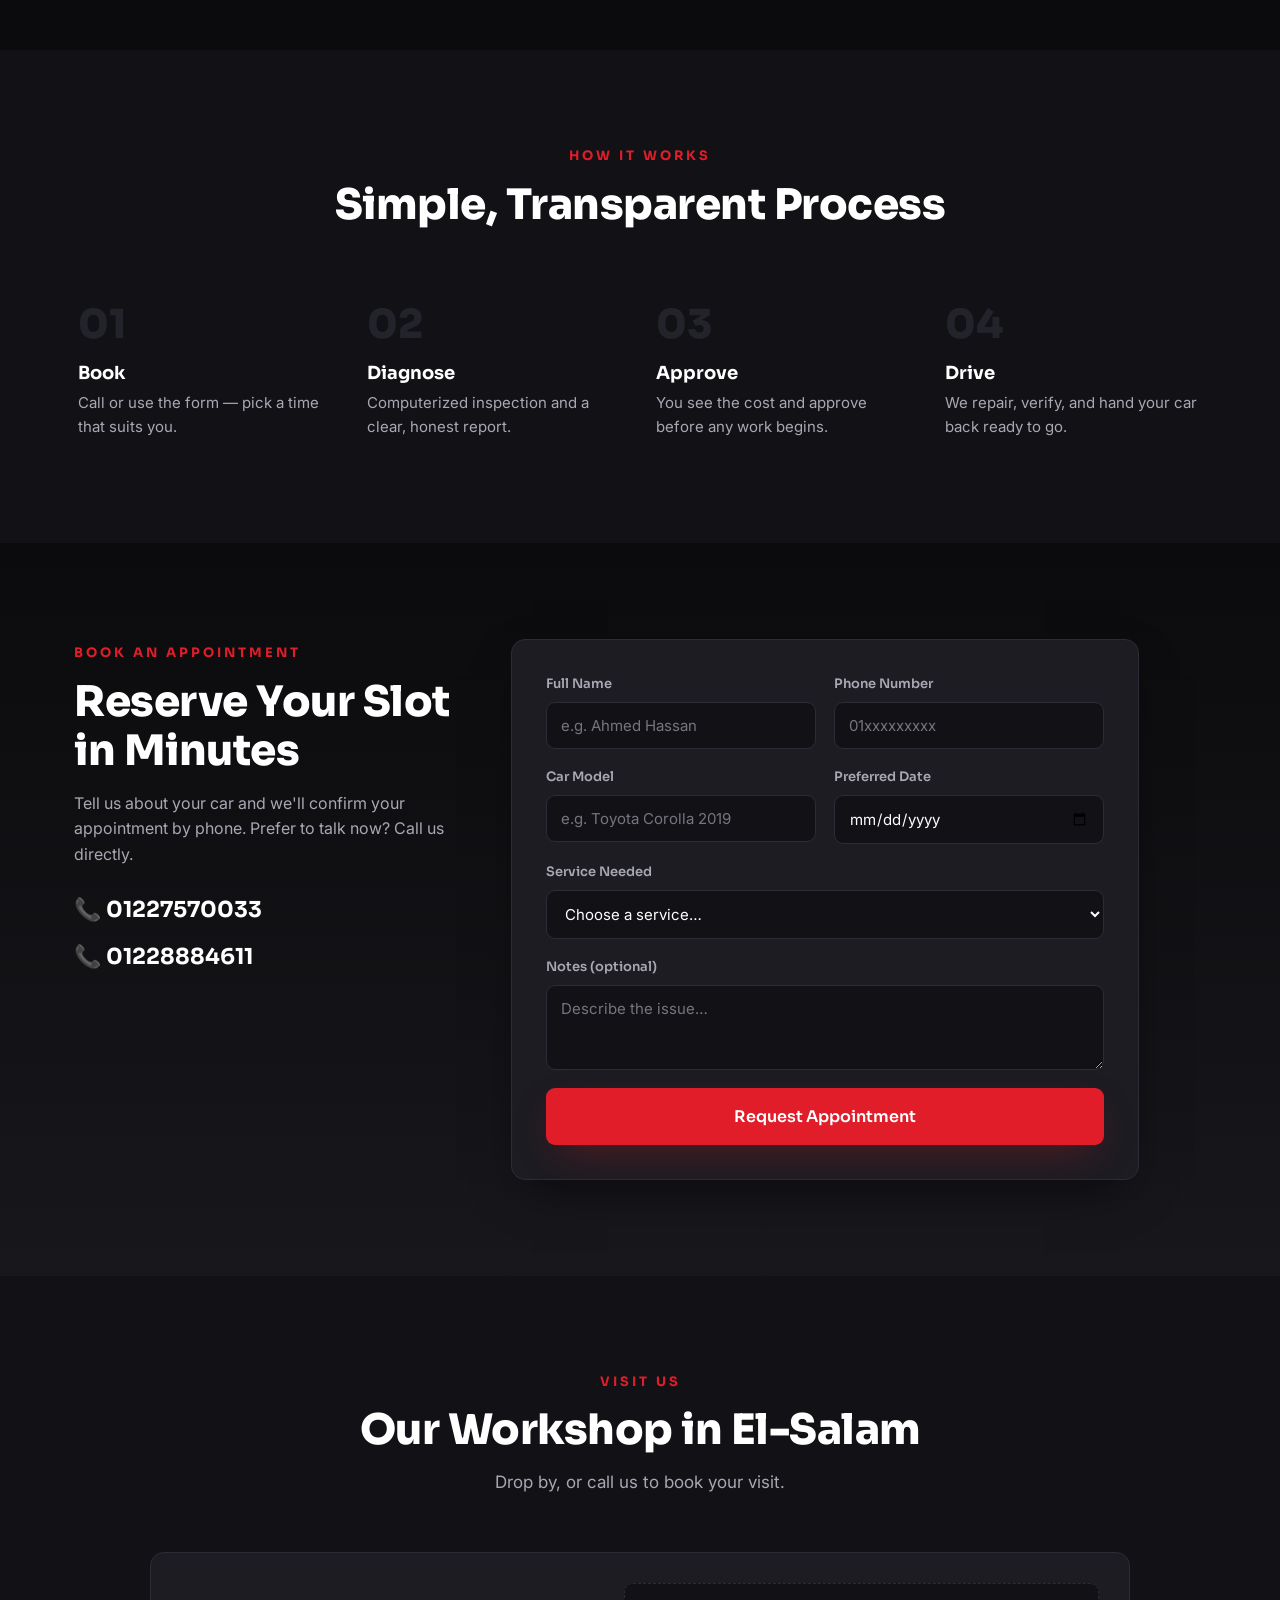
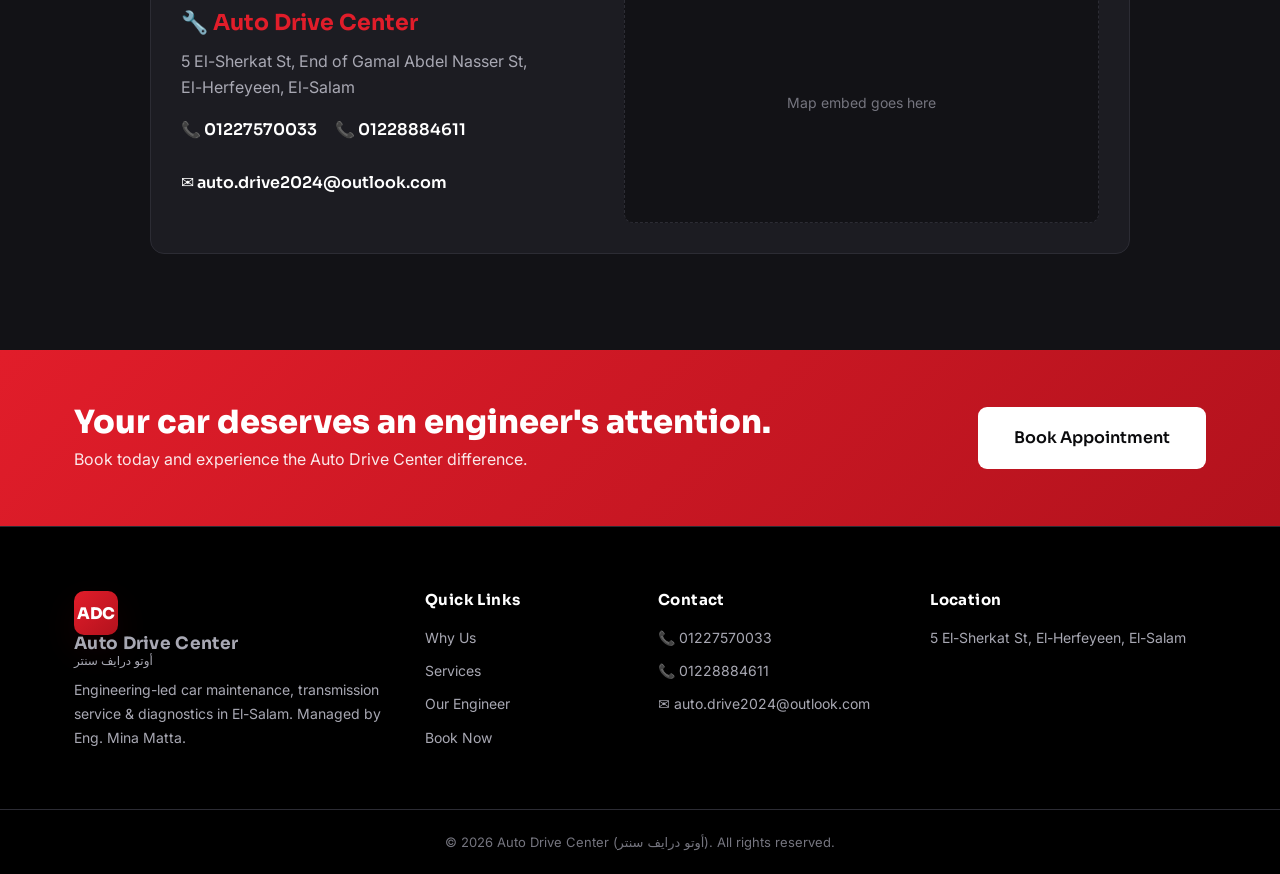
==== commit 842b94dc: "Add language toggle button, auto-detect language, single location - Header now has a 🌐 language togg" ====
--- a/prototype/index.html
+++ b/prototype/index.html
@@ -20,7 +20,6 @@
       <div class="topbar__links">
         <a href="mailto:auto.drive2024@outlook.com">✉ auto.drive2024@outlook.com</a>
         <a href="tel:+201227570033">📞 01227570033</a>
-        <a href="index-ar.html">العربية</a>
       </div>
     </div>
   </div>
@@ -41,7 +40,8 @@
         <a href="#why" class="nav__link">Why Us</a>
         <a href="#services" class="nav__link">Services</a>
         <a href="#engineer" class="nav__link">Our Engineer</a>
-        <a href="#locations" class="nav__link">Locations</a>
+        <a href="#locations" class="nav__link">Location</a>
+        <a href="index-ar.html" class="lang-btn" aria-label="التبديل إلى العربية">🌐 العربية</a>
         <a href="#booking" class="btn btn--primary nav__cta">Book Now</a>
       </nav>
 
@@ -82,7 +82,7 @@
     <div class="container stats__grid">
       <div class="stat reveal"><div class="stat__num" data-count="12">0</div><div class="stat__label">Years of Expertise</div></div>
       <div class="stat reveal"><div class="stat__num" data-count="8000" data-suffix="+">0</div><div class="stat__label">Vehicles Serviced</div></div>
-      <div class="stat reveal"><div class="stat__num" data-count="2">0</div><div class="stat__label">Service Locations</div></div>
+      <div class="stat reveal"><div class="stat__num" data-count="24" data-suffix="/7">0</div><div class="stat__label">Online Booking</div></div>
       <div class="stat reveal"><div class="stat__num" data-count="100" data-suffix="%">0</div><div class="stat__label">Genuine Parts &amp; Fluids</div></div>
     </div>
   </section>
@@ -249,31 +249,25 @@
     </div>
   </section>
 
-  <!-- ░░░ LOCATIONS ░░░ -->
+  <!-- ░░░ LOCATION ░░░ -->
   <section class="section section--dark" id="locations">
     <div class="container">
       <div class="section__head reveal">
         <span class="eyebrow eyebrow--center">Visit Us</span>
-        <h2 class="section__title">Two Locations in El-Salam</h2>
-      </div>
-      <div class="grid grid-2">
-        <article class="location reveal">
-          <h3 class="location__title">🔧 The Workshop</h3>
+        <h2 class="section__title">Our Workshop in El-Salam</h2>
+        <p class="section__lead">Drop by, or call us to book your visit.</p>
+      </div>
+      <div class="location-single reveal">
+        <div class="location-single__info">
+          <h3 class="location__title">🔧 Auto Drive Center</h3>
           <p class="location__addr">5 El-Sherkat St, End of Gamal Abdel Nasser St,<br>El-Herfeyeen, El-Salam</p>
           <div class="location__phones">
             <a href="tel:+201227570033">📞 01227570033</a>
             <a href="tel:+201228884611">📞 01228884611</a>
           </div>
-          <div class="location__map" aria-label="Map placeholder">Map embed goes here</div>
-        </article>
-        <article class="location reveal">
-          <h3 class="location__title">🏢 The Office</h3>
-          <p class="location__addr">61 El-Badrawy St, Quba,<br>El-Salam</p>
-          <div class="location__phones">
-            <a href="mailto:auto.drive2024@outlook.com">✉ auto.drive2024@outlook.com</a>
-          </div>
-          <div class="location__map" aria-label="Map placeholder">Map embed goes here</div>
-        </article>
+          <p class="location__email"><a href="mailto:auto.drive2024@outlook.com">✉ auto.drive2024@outlook.com</a></p>
+        </div>
+        <div class="location__map" aria-label="Map placeholder">Map embed goes here</div>
       </div>
     </div>
   </section>
@@ -313,9 +307,8 @@
         <a href="mailto:auto.drive2024@outlook.com">✉ auto.drive2024@outlook.com</a>
       </div>
       <div class="footer__col">
-        <h4>Locations</h4>
+        <h4>Location</h4>
         <p>5 El-Sherkat St, El-Herfeyeen, El-Salam</p>
-        <p>61 El-Badrawy St, Quba, El-Salam</p>
       </div>
     </div>
     <div class="footer__bar">
--- a/prototype/styles.css
+++ b/prototype/styles.css
@@ -104,6 +104,13 @@
 .nav__link:hover::after{width:100%}
 .nav__cta{color:#fff!important}
 .nav__cta::after{display:none}
+.lang-btn{
+  font-family:var(--ff-head);font-weight:600;font-size:14px;line-height:1;
+  padding:9px 15px;border-radius:999px;border:1.5px solid var(--line);
+  color:#fff;display:inline-flex;align-items:center;gap:6px;
+  transition:border-color .2s,background .2s,transform .25s var(--ease);
+}
+.lang-btn:hover{border-color:var(--red);background:rgba(225,29,42,.12);transform:translateY(-2px)}
 .nav-toggle{display:none;flex-direction:column;gap:5px;background:none;border:0;cursor:pointer;padding:8px}
 .nav-toggle span{width:26px;height:2px;background:#fff;border-radius:2px;transition:.3s}
 
@@ -228,6 +235,17 @@
 .location__phones a{font-family:var(--ff-head);font-weight:600;font-size:16px}
 .location__phones a:hover{color:var(--red)}
 .location__map{height:180px;border-radius:var(--radius-sm);border:1px dashed var(--line);display:grid;place-items:center;color:var(--grey-dim);background:var(--charcoal);font-size:14px}
+.location-single{
+  display:grid;grid-template-columns:1fr 1.15fr;gap:30px;align-items:stretch;
+  background:var(--surface);border:1px solid var(--line);border-radius:var(--radius);
+  padding:30px;max-width:980px;margin:0 auto;transition:border-color .3s,transform .3s var(--ease);
+}
+.location-single:hover{border-color:var(--red);transform:translateY(-4px)}
+.location-single__info{display:flex;flex-direction:column;justify-content:center}
+.location-single .location__map{height:100%;min-height:240px}
+.location__email{margin-top:10px}
+.location__email a{font-family:var(--ff-head);font-weight:600}
+.location__email a:hover{color:var(--red)}
 
 /* ---------- CTA banner ---------- */
 .cta-banner{background:linear-gradient(135deg,var(--red),var(--red-dark));position:relative;overflow:hidden}
@@ -281,6 +299,8 @@
   .section{padding:68px 0}
   .stats__grid{grid-template-columns:1fr 1fr;gap:24px 0}
   .stat:nth-child(2){border-right:0}
+  .location-single{grid-template-columns:1fr}
+  .lang-btn{align-self:flex-start;margin-top:12px}
 }
 @media (max-width:520px){
   .grid-3,.grid-4,.grid-2{grid-template-columns:1fr}
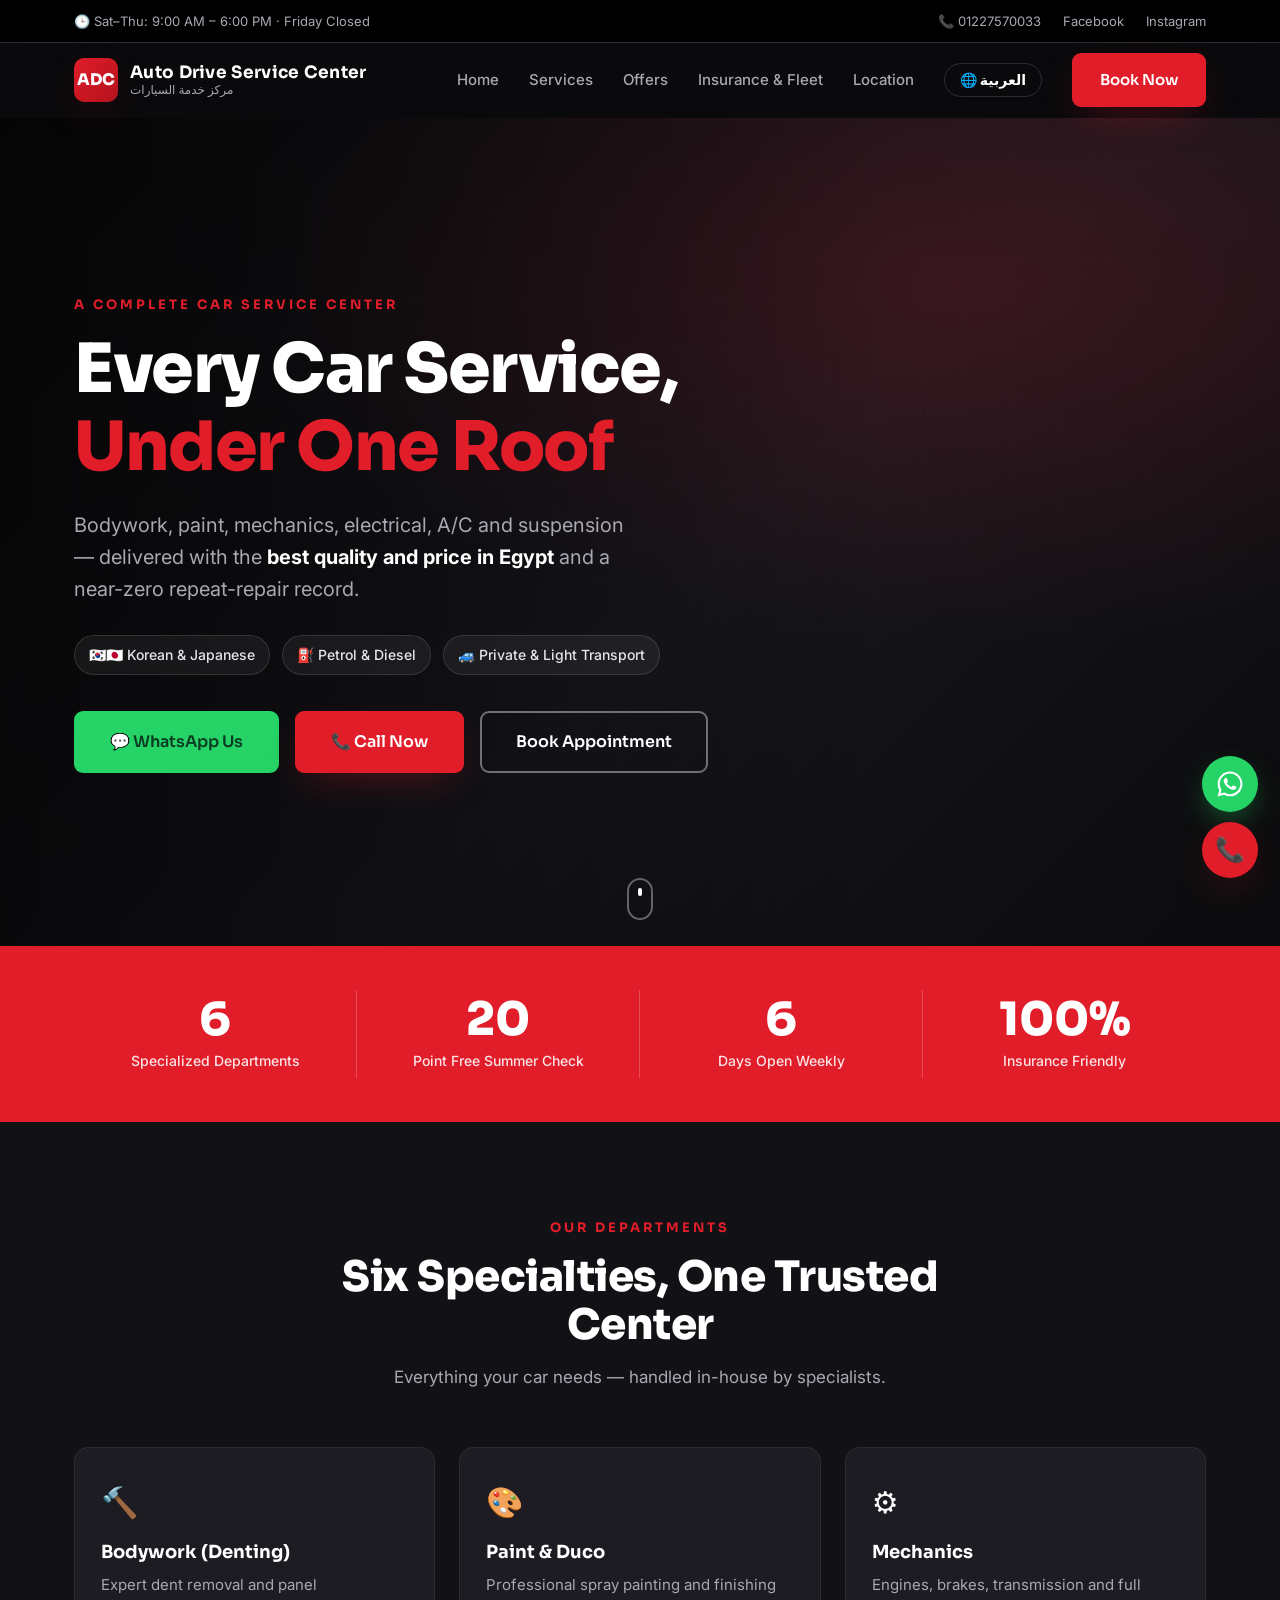
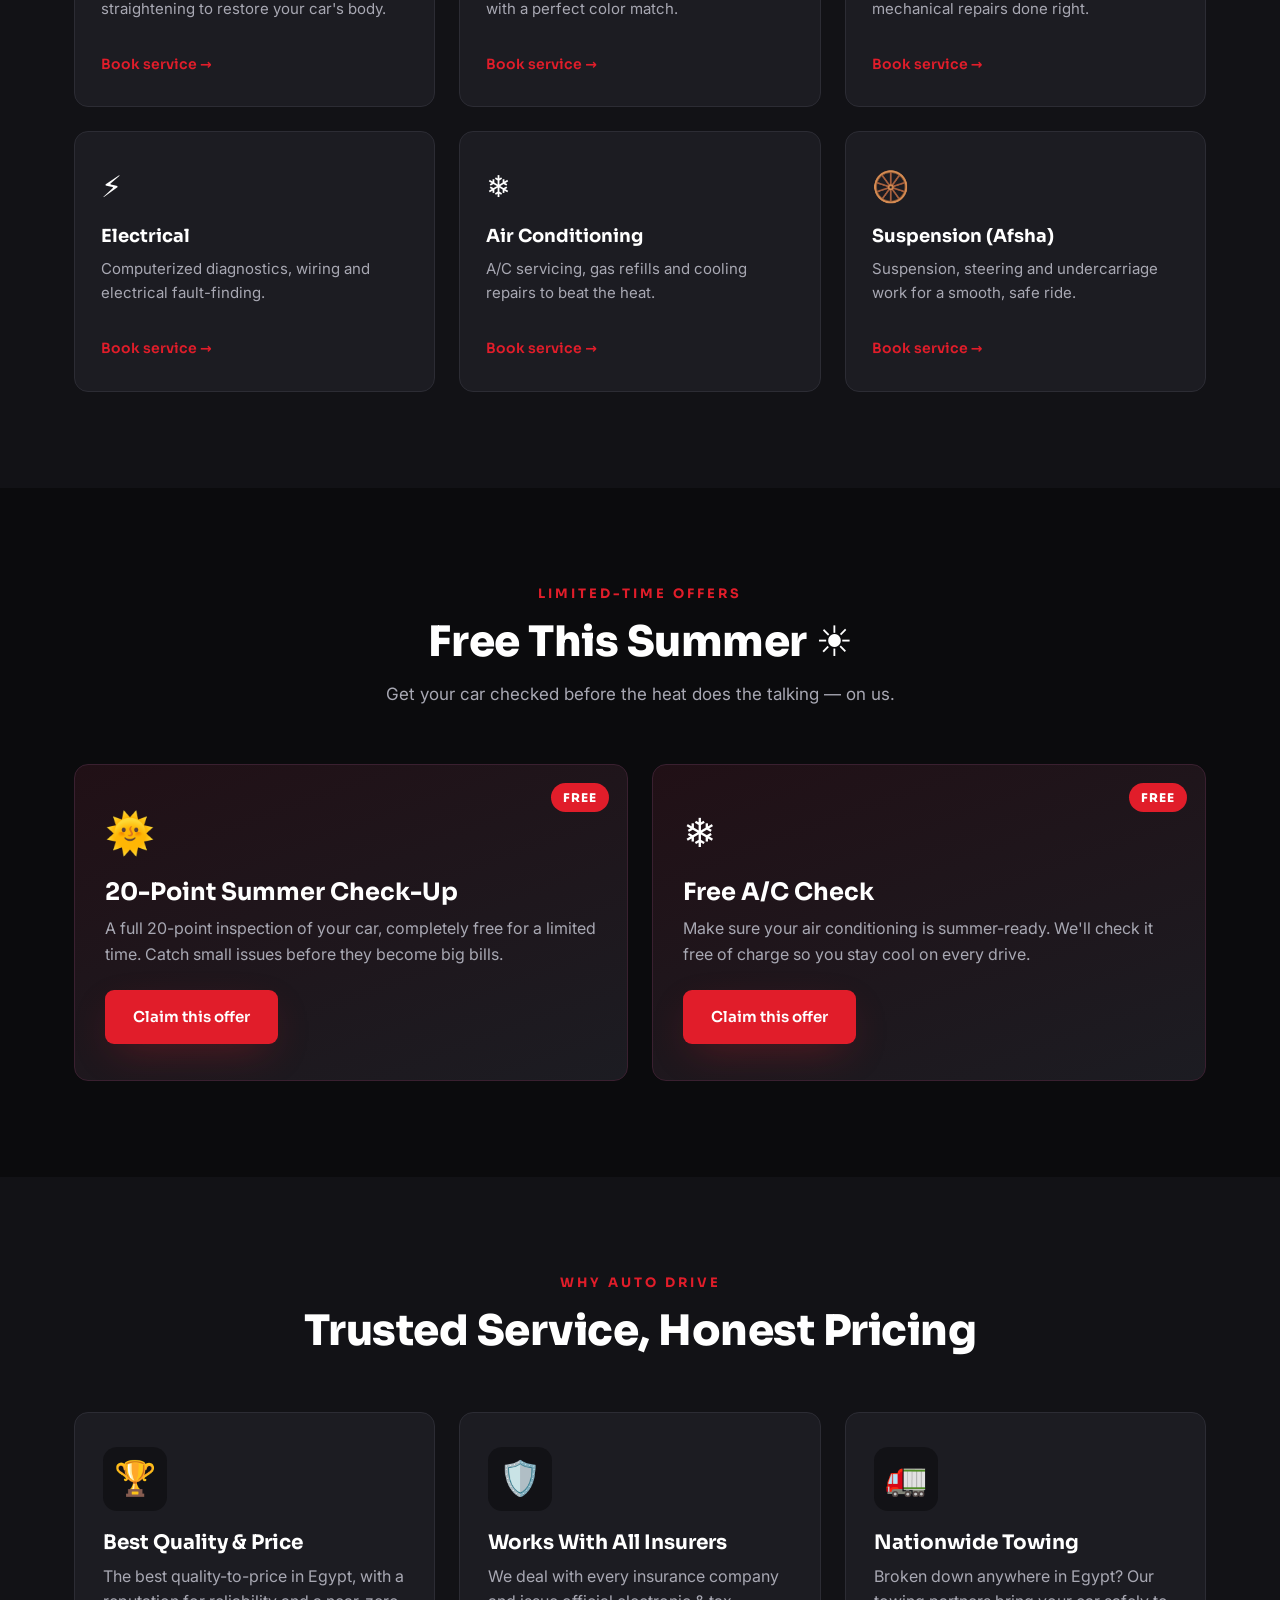
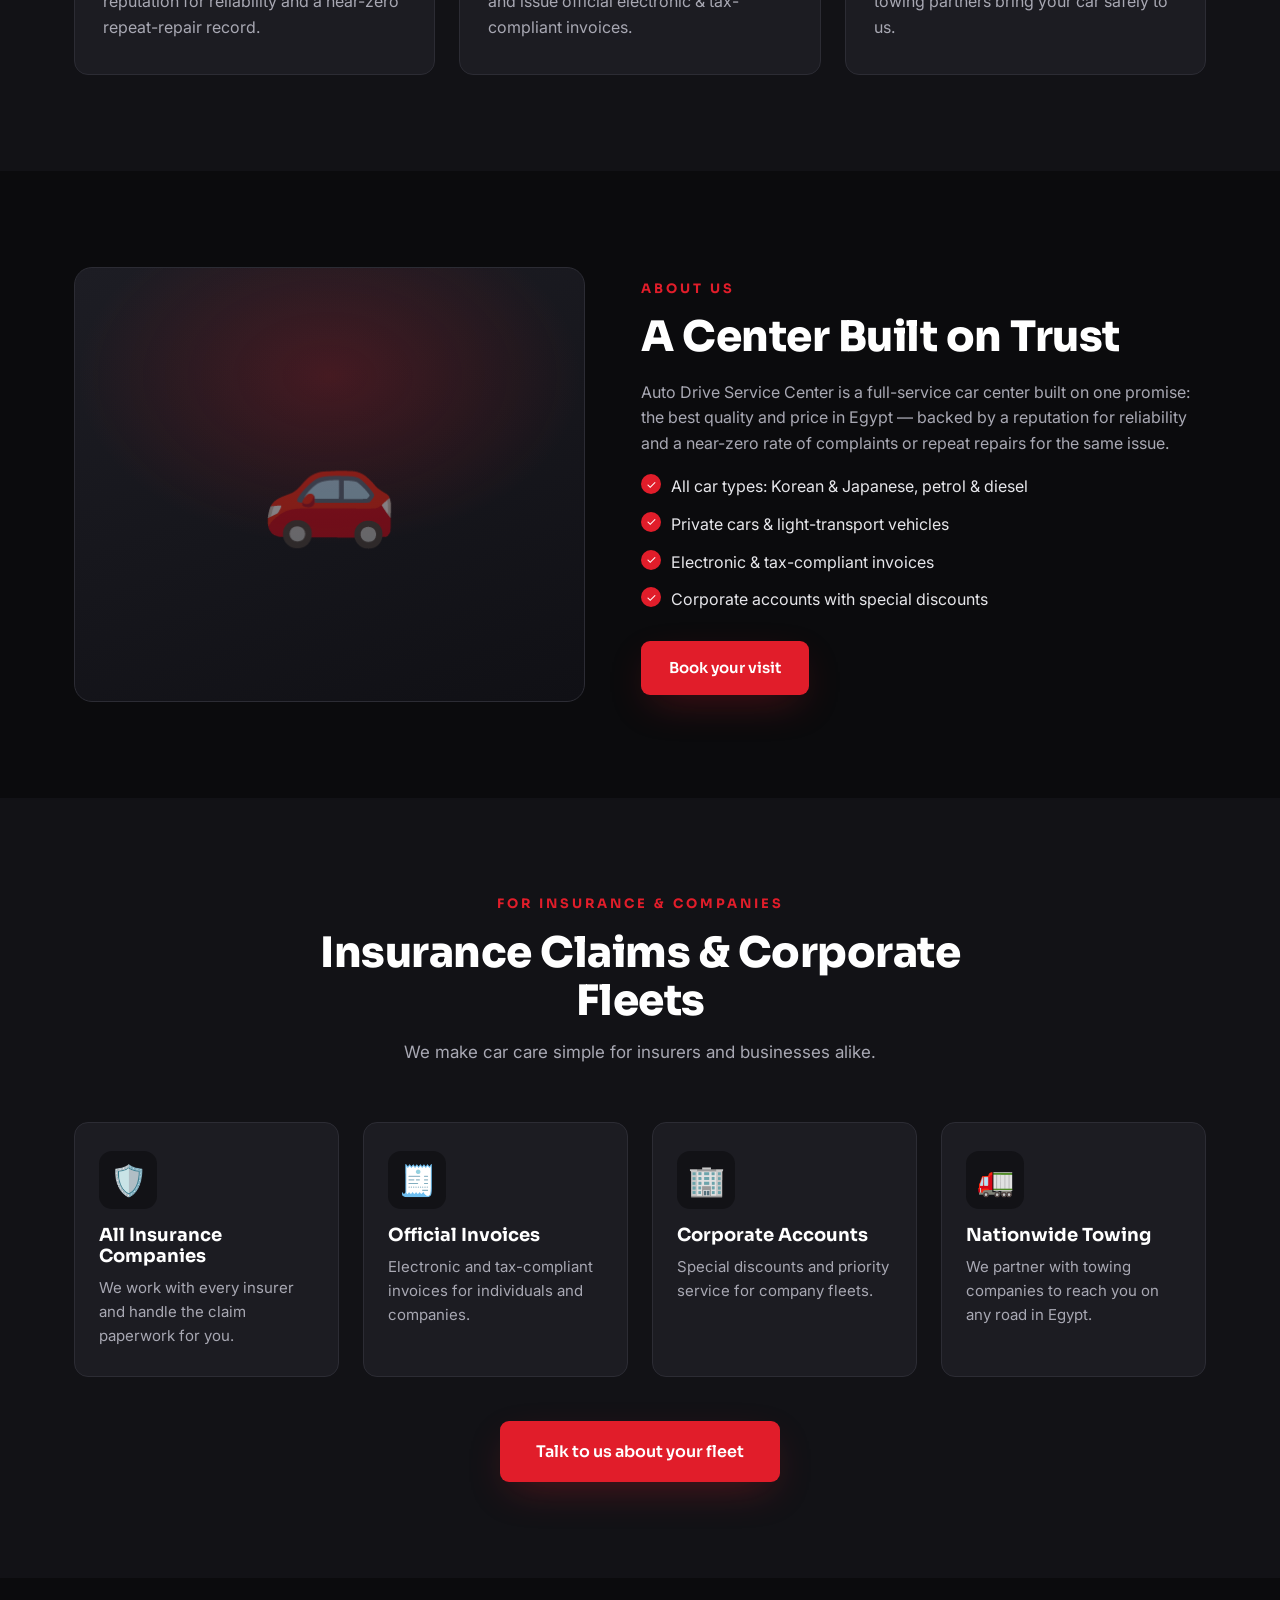
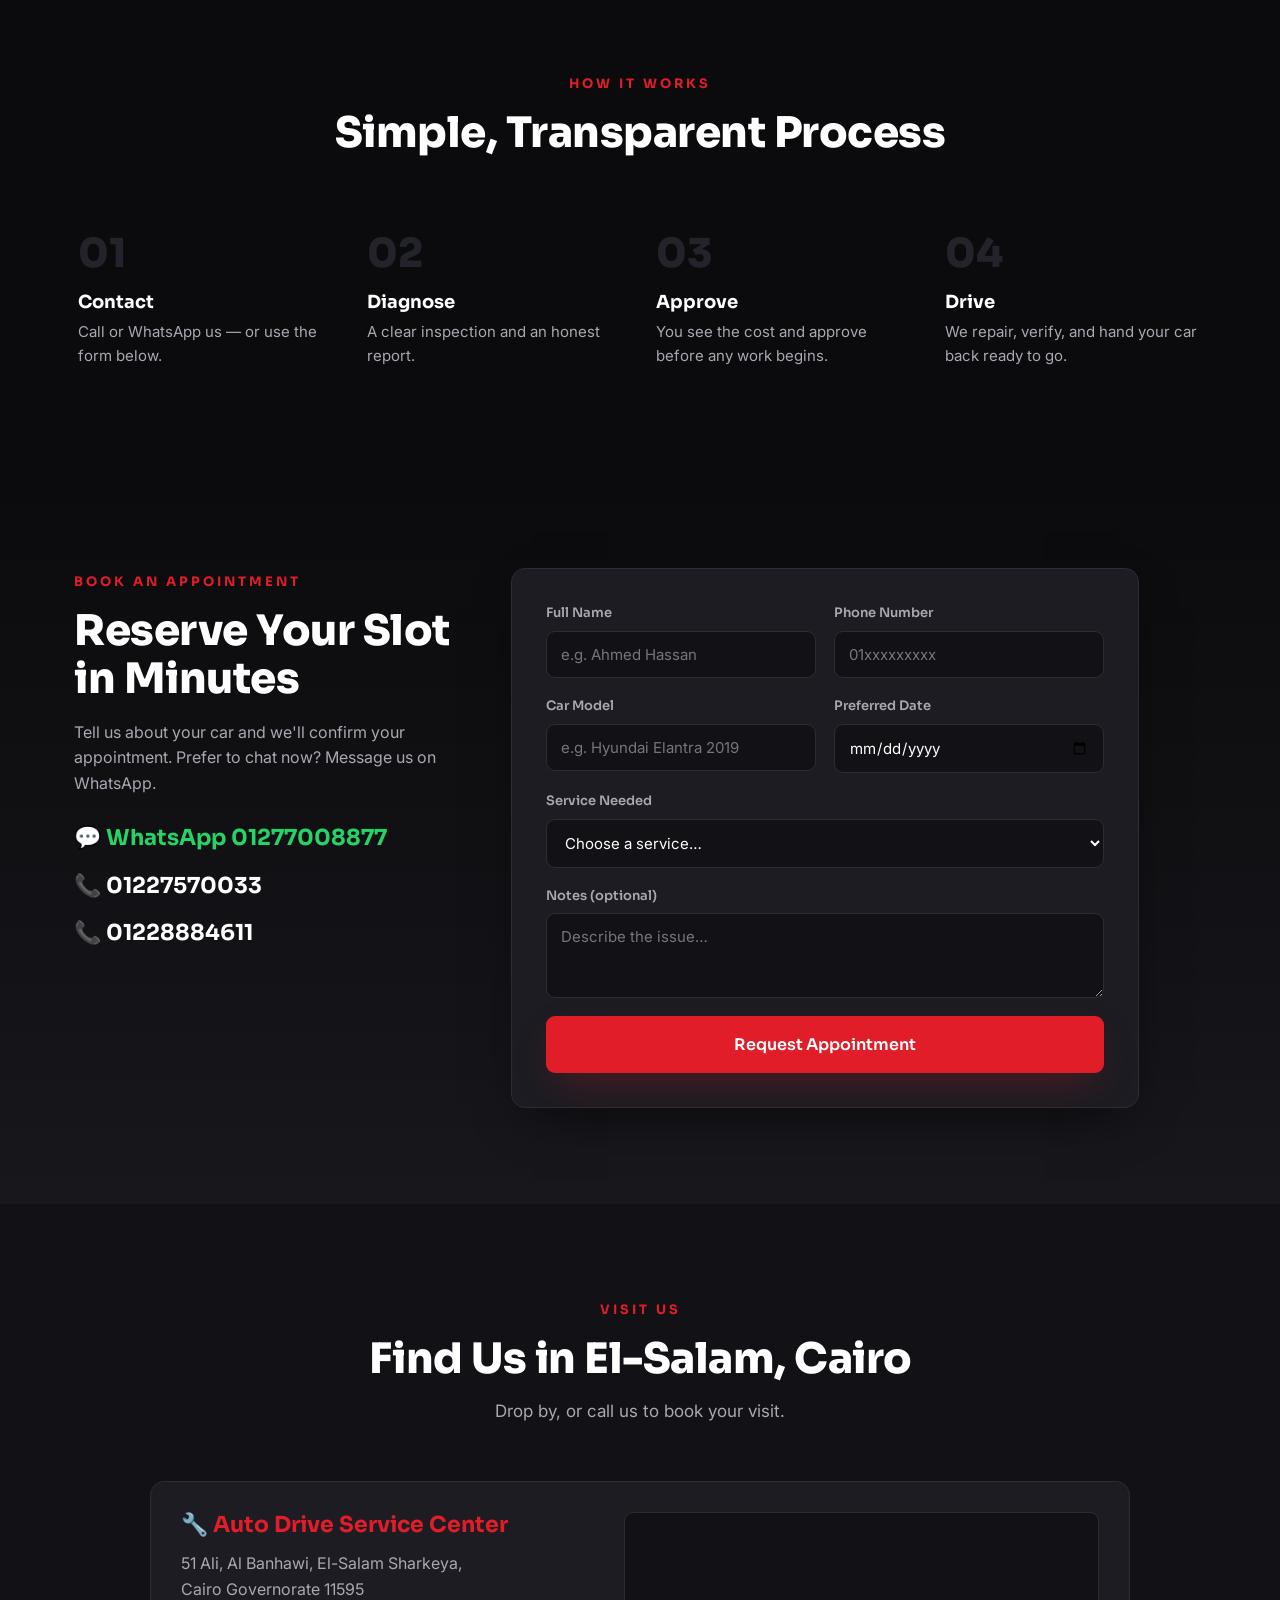
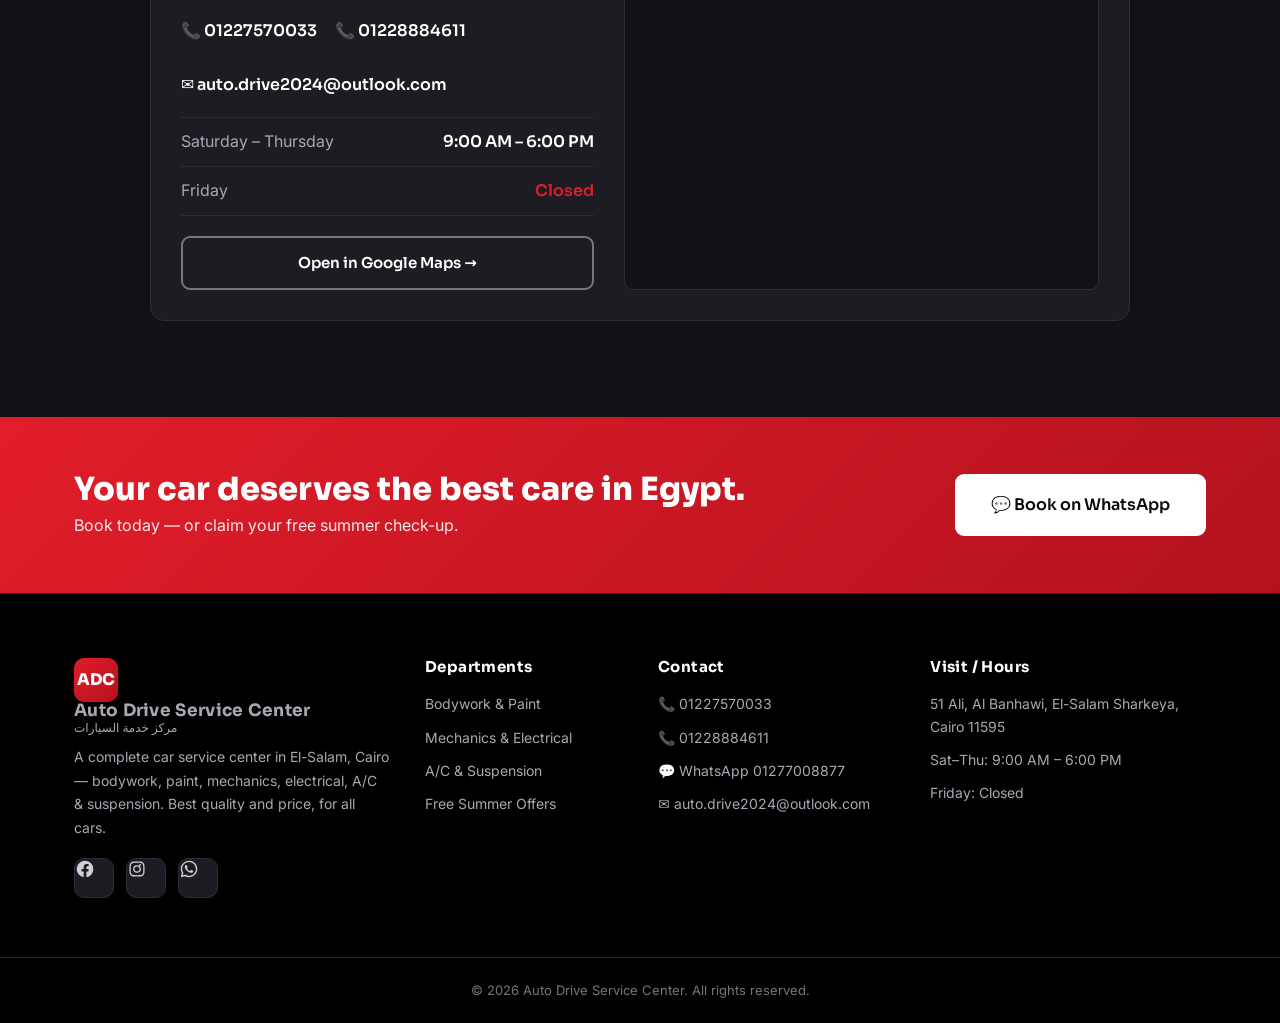
==== commit d2776565: "Update with real business details: name, services, offers, insurance/fleet, location, contact - Rena" ====
--- a/prototype/index.html
+++ b/prototype/index.html
@@ -3,8 +3,8 @@
 <head>
   <meta charset="UTF-8" />
   <meta name="viewport" content="width=device-width, initial-scale=1.0" />
-  <title>Auto Drive Center | Expert Car Care Led by Engineers</title>
-  <meta name="description" content="Auto Drive Center — engineering-led car maintenance, transmission service & advanced diagnostics in El-Salam. Managed by Eng. Mina Matta. Premium Shell fluids." />
+  <title>Auto Drive Service Center | Complete Car Service in El-Salam, Cairo</title>
+  <meta name="description" content="Auto Drive Service Center — a complete car service center in El-Salam, Cairo. Bodywork, paint, mechanics, electrical, AC & suspension for Korean & Japanese, petrol & diesel, private & light-transport vehicles. Works with all insurance companies." />
 
   <link rel="preconnect" href="https://fonts.googleapis.com" />
   <link rel="preconnect" href="https://fonts.gstatic.com" crossorigin />
@@ -16,10 +16,11 @@
   <!-- ░░░ TOP BAR ░░░ -->
   <div class="topbar">
     <div class="container topbar__inner">
-      <span class="topbar__item">⏱ Sat–Thu, 10:00 AM – 9:00 PM</span>
+      <span class="topbar__item">🕒 Sat–Thu: 9:00 AM – 6:00 PM · Friday Closed</span>
       <div class="topbar__links">
-        <a href="mailto:auto.drive2024@outlook.com">✉ auto.drive2024@outlook.com</a>
         <a href="tel:+201227570033">📞 01227570033</a>
+        <a href="https://www.facebook.com/profile.php?id=100064039929273" target="_blank" rel="noopener">Facebook</a>
+        <a href="https://www.instagram.com/auto.drive.service.center" target="_blank" rel="noopener">Instagram</a>
       </div>
     </div>
   </div>
@@ -30,17 +31,17 @@
       <a href="#home" class="brand">
         <span class="brand__mark">ADC</span>
         <span class="brand__text">
-          <strong>Auto Drive Center</strong>
-          <small>أوتو درايف سنتر</small>
+          <strong>Auto Drive Service Center</strong>
+          <small>مركز خدمة السيارات</small>
         </span>
       </a>
 
       <nav class="nav" id="nav">
         <a href="#home" class="nav__link">Home</a>
-        <a href="#why" class="nav__link">Why Us</a>
         <a href="#services" class="nav__link">Services</a>
-        <a href="#engineer" class="nav__link">Our Engineer</a>
-        <a href="#locations" class="nav__link">Location</a>
+        <a href="#offers" class="nav__link">Offers</a>
+        <a href="#business" class="nav__link">Insurance & Fleet</a>
+        <a href="#location" class="nav__link">Location</a>
         <a href="index-ar.html" class="lang-btn" aria-label="التبديل إلى العربية">🌐 العربية</a>
         <a href="#booking" class="btn btn--primary nav__cta">Book Now</a>
       </nav>
@@ -57,21 +58,22 @@
     <div class="hero__overlay"></div>
     <div class="container hero__inner">
       <div class="hero__content reveal">
-        <span class="eyebrow">Engineering-Led Auto Care</span>
-        <h1 class="hero__title">Expert Car Care,<br><span class="text-accent">Led by Engineers</span></h1>
+        <span class="eyebrow">A Complete Car Service Center</span>
+        <h1 class="hero__title">Every Car Service,<br><span class="text-accent">Under One Roof</span></h1>
         <p class="hero__sub">
-          Precision maintenance, transmission service and advanced diagnostics —
-          directed by <strong>Eng. Mina Matta</strong>, powered by premium Shell fluids.
+          Bodywork, paint, mechanics, electrical, A/C and suspension — delivered with the
+          <strong>best quality and price in Egypt</strong> and a near-zero repeat-repair record.
         </p>
+        <ul class="specs">
+          <li>🇰🇷🇯🇵 Korean &amp; Japanese</li>
+          <li>⛽ Petrol &amp; Diesel</li>
+          <li>🚙 Private &amp; Light Transport</li>
+        </ul>
         <div class="hero__actions">
+          <a href="https://wa.me/201277008877?text=Hi%20Auto%20Drive%20Service%20Center%2C%20I%27d%20like%20to%20book%20a%20service." target="_blank" rel="noopener" class="btn btn--wa btn--lg">💬 WhatsApp Us</a>
           <a href="tel:+201227570033" class="btn btn--primary btn--lg">📞 Call Now</a>
           <a href="#booking" class="btn btn--ghost btn--lg">Book Appointment</a>
         </div>
-        <ul class="hero__badges">
-          <li>✔ Certified Engineering Management</li>
-          <li>✔ Genuine Shell Fluids</li>
-          <li>✔ Computerized Diagnostics</li>
-        </ul>
       </div>
     </div>
     <a href="#stats" class="hero__scroll" aria-label="Scroll down"><span></span></a>
@@ -80,114 +82,169 @@
   <!-- ░░░ STATS STRIP ░░░ -->
   <section class="stats" id="stats">
     <div class="container stats__grid">
-      <div class="stat reveal"><div class="stat__num" data-count="12">0</div><div class="stat__label">Years of Expertise</div></div>
-      <div class="stat reveal"><div class="stat__num" data-count="8000" data-suffix="+">0</div><div class="stat__label">Vehicles Serviced</div></div>
-      <div class="stat reveal"><div class="stat__num" data-count="24" data-suffix="/7">0</div><div class="stat__label">Online Booking</div></div>
-      <div class="stat reveal"><div class="stat__num" data-count="100" data-suffix="%">0</div><div class="stat__label">Genuine Parts &amp; Fluids</div></div>
+      <div class="stat reveal"><div class="stat__num" data-count="6">0</div><div class="stat__label">Specialized Departments</div></div>
+      <div class="stat reveal"><div class="stat__num" data-count="20">0</div><div class="stat__label">Point Free Summer Check</div></div>
+      <div class="stat reveal"><div class="stat__num" data-count="6">0</div><div class="stat__label">Days Open Weekly</div></div>
+      <div class="stat reveal"><div class="stat__num" data-count="100" data-suffix="%">0</div><div class="stat__label">Insurance Friendly</div></div>
+    </div>
+  </section>
+
+  <!-- ░░░ SERVICES ░░░ -->
+  <section class="section section--dark" id="services">
+    <div class="container">
+      <div class="section__head reveal">
+        <span class="eyebrow eyebrow--center">Our Departments</span>
+        <h2 class="section__title">Six Specialties, One Trusted Center</h2>
+        <p class="section__lead">Everything your car needs — handled in-house by specialists.</p>
+      </div>
+
+      <div class="grid grid-3">
+        <article class="card reveal">
+          <div class="card__icon">🔨</div>
+          <h3>Bodywork (Denting)</h3>
+          <p>Expert dent removal and panel straightening to restore your car's body.</p>
+          <a href="#booking" class="card__link">Book service →</a>
+        </article>
+        <article class="card reveal">
+          <div class="card__icon">🎨</div>
+          <h3>Paint &amp; Duco</h3>
+          <p>Professional spray painting and finishing with a perfect color match.</p>
+          <a href="#booking" class="card__link">Book service →</a>
+        </article>
+        <article class="card reveal">
+          <div class="card__icon">⚙️</div>
+          <h3>Mechanics</h3>
+          <p>Engines, brakes, transmission and full mechanical repairs done right.</p>
+          <a href="#booking" class="card__link">Book service →</a>
+        </article>
+        <article class="card reveal">
+          <div class="card__icon">⚡</div>
+          <h3>Electrical</h3>
+          <p>Computerized diagnostics, wiring and electrical fault-finding.</p>
+          <a href="#booking" class="card__link">Book service →</a>
+        </article>
+        <article class="card reveal">
+          <div class="card__icon">❄️</div>
+          <h3>Air Conditioning</h3>
+          <p>A/C servicing, gas refills and cooling repairs to beat the heat.</p>
+          <a href="#booking" class="card__link">Book service →</a>
+        </article>
+        <article class="card reveal">
+          <div class="card__icon">🛞</div>
+          <h3>Suspension (Afsha)</h3>
+          <p>Suspension, steering and undercarriage work for a smooth, safe ride.</p>
+          <a href="#booking" class="card__link">Book service →</a>
+        </article>
+      </div>
+    </div>
+  </section>
+
+  <!-- ░░░ OFFERS ░░░ -->
+  <section class="section" id="offers">
+    <div class="container">
+      <div class="section__head reveal">
+        <span class="eyebrow eyebrow--center">Limited-Time Offers</span>
+        <h2 class="section__title">Free This Summer ☀️</h2>
+        <p class="section__lead">Get your car checked before the heat does the talking — on us.</p>
+      </div>
+
+      <div class="grid grid-2">
+        <article class="offer reveal">
+          <span class="offer__tag">FREE</span>
+          <div class="offer__icon">🌞</div>
+          <h3>20-Point Summer Check-Up</h3>
+          <p>A full 20-point inspection of your car, completely free for a limited time. Catch small issues before they become big bills.</p>
+          <a href="https://wa.me/201277008877?text=Hi%2C%20I%27d%20like%20to%20claim%20the%20free%2020-point%20summer%20check-up." target="_blank" rel="noopener" class="btn btn--primary">Claim this offer</a>
+        </article>
+        <article class="offer reveal">
+          <span class="offer__tag">FREE</span>
+          <div class="offer__icon">❄️</div>
+          <h3>Free A/C Check</h3>
+          <p>Make sure your air conditioning is summer-ready. We'll check it free of charge so you stay cool on every drive.</p>
+          <a href="https://wa.me/201277008877?text=Hi%2C%20I%27d%20like%20to%20book%20the%20free%20A%2FC%20check." target="_blank" rel="noopener" class="btn btn--primary">Claim this offer</a>
+        </article>
+      </div>
     </div>
   </section>
 
   <!-- ░░░ WHY US ░░░ -->
-  <section class="section" id="why">
-    <div class="container">
-      <div class="section__head reveal">
-        <span class="eyebrow eyebrow--center">Why Drivers Trust Us</span>
-        <h2 class="section__title">Real Engineering Behind Every Repair</h2>
-        <p class="section__lead">We don't guess. We diagnose, measure, and fix — to a documented engineering standard.</p>
-      </div>
-
+  <section class="section section--dark" id="why">
+    <div class="container">
+      <div class="section__head reveal">
+        <span class="eyebrow eyebrow--center">Why Auto Drive</span>
+        <h2 class="section__title">Trusted Service, Honest Pricing</h2>
+      </div>
       <div class="grid grid-3">
         <article class="feature reveal">
-          <div class="feature__icon">🛠️</div>
-          <h3>Certified Engineering Management</h3>
-          <p>Every job is overseen by Eng. Mina Matta, applying disciplined processes from diagnosis to delivery.</p>
+          <div class="feature__icon">🏆</div>
+          <h3>Best Quality &amp; Price</h3>
+          <p>The best quality-to-price in Egypt, with a reputation for reliability and a near-zero repeat-repair record.</p>
         </article>
         <article class="feature reveal">
-          <div class="feature__icon">🛢️</div>
-          <h3>Premium Shell Fluids</h3>
-          <p>Genuine Shell gearbox &amp; transmission fluids that protect your drivetrain and extend its lifespan.</p>
+          <div class="feature__icon">🛡️</div>
+          <h3>Works With All Insurers</h3>
+          <p>We deal with every insurance company and issue official electronic &amp; tax-compliant invoices.</p>
         </article>
         <article class="feature reveal">
-          <div class="feature__icon">🔬</div>
-          <h3>Advanced Diagnostics</h3>
-          <p>Computerized scanning pinpoints faults precisely — no guesswork, no unnecessary parts.</p>
-        </article>
-      </div>
-    </div>
-  </section>
-
-  <!-- ░░░ SERVICES ░░░ -->
-  <section class="section section--dark" id="services">
-    <div class="container">
-      <div class="section__head reveal">
-        <span class="eyebrow eyebrow--center">Our Services</span>
-        <h2 class="section__title">Complete Care Under One Roof</h2>
-        <p class="section__lead">From routine maintenance to full vehicle renewal — handled with precision.</p>
-      </div>
-
+          <div class="feature__icon">🚛</div>
+          <h3>Nationwide Towing</h3>
+          <p>Broken down anywhere in Egypt? Our towing partners bring your car safely to us.</p>
+        </article>
+      </div>
+    </div>
+  </section>
+
+  <!-- ░░░ ABOUT ░░░ -->
+  <section class="section about" id="about">
+    <div class="container about__grid">
+      <div class="about__media reveal">
+        <div class="about__photo" role="img" aria-label="Inside the workshop"></div>
+      </div>
+      <div class="about__content reveal">
+        <span class="eyebrow">About Us</span>
+        <h2 class="section__title section__title--left">A Center Built on Trust</h2>
+        <p>Auto Drive Service Center is a full-service car center built on one promise: the best quality and price in Egypt — backed by a reputation for reliability and a near-zero rate of complaints or repeat repairs for the same issue.</p>
+        <ul class="ticklist">
+          <li>All car types: Korean &amp; Japanese, petrol &amp; diesel</li>
+          <li>Private cars &amp; light-transport vehicles</li>
+          <li>Electronic &amp; tax-compliant invoices</li>
+          <li>Corporate accounts with special discounts</li>
+        </ul>
+        <a href="#booking" class="btn btn--primary">Book your visit</a>
+      </div>
+    </div>
+  </section>
+
+  <!-- ░░░ INSURANCE & FLEET ░░░ -->
+  <section class="section section--dark band" id="business">
+    <div class="container">
+      <div class="section__head reveal">
+        <span class="eyebrow eyebrow--center">For Insurance &amp; Companies</span>
+        <h2 class="section__title">Insurance Claims &amp; Corporate Fleets</h2>
+        <p class="section__lead">We make car care simple for insurers and businesses alike.</p>
+      </div>
       <div class="grid grid-4">
-        <article class="card reveal">
-          <div class="card__icon">⚙️</div>
-          <h3>Mechanical Repairs</h3>
-          <p>Engines, suspension, brakes and general mechanics handled with precision.</p>
-          <a href="#booking" class="card__link">Book service →</a>
-        </article>
-        <article class="card reveal">
-          <div class="card__icon">🔧</div>
-          <h3>Transmission Service</h3>
-          <p>Gearbox &amp; transmission fluid changes using genuine Shell products.</p>
-          <a href="#booking" class="card__link">Book service →</a>
-        </article>
-        <article class="card reveal">
-          <div class="card__icon">⚡</div>
-          <h3>Electrical &amp; Tuning</h3>
-          <p>Diagnostics, electrical fault-finding and performance tuning.</p>
-          <a href="#booking" class="card__link">Book service →</a>
-        </article>
-        <article class="card reveal">
-          <div class="card__icon">✨</div>
-          <h3>Full Vehicle Renewal</h3>
-          <p>Complete maintenance &amp; renewal to bring your car back to peak condition.</p>
-          <a href="#booking" class="card__link">Book service →</a>
-        </article>
-      </div>
-    </div>
-  </section>
-
-  <!-- ░░░ ENGINEER / ABOUT ░░░ -->
-  <section class="section engineer" id="engineer">
-    <div class="container engineer__grid">
-      <div class="engineer__media reveal">
-        <div class="engineer__photo" role="img" aria-label="Eng. Mina Matta"></div>
-        <div class="engineer__tag">
-          <span class="engineer__tag-num">12+</span>
-          <span class="engineer__tag-txt">years leading<br>the workshop</span>
-        </div>
-      </div>
-      <div class="engineer__content reveal">
-        <span class="eyebrow">Meet the Engineer</span>
-        <h2 class="section__title section__title--left">Directed by Eng. Mina Matta</h2>
-        <p>Auto Drive Center was built on a simple idea: your car deserves the same engineering rigor as the machines that built it. Under the direct management of Eng. Mina Matta, every vehicle is treated as an engineering problem — diagnosed properly, repaired correctly, and verified before it leaves.</p>
-        <ul class="ticklist">
-          <li>Engineering-led inspection on every visit</li>
-          <li>Transparent reporting — you approve before we proceed</li>
-          <li>Only genuine parts &amp; Shell-grade fluids</li>
-        </ul>
-        <a href="#booking" class="btn btn--primary">Book with our team</a>
+        <div class="band__item reveal"><div class="band__icon">🛡️</div><h3>All Insurance Companies</h3><p>We work with every insurer and handle the claim paperwork for you.</p></div>
+        <div class="band__item reveal"><div class="band__icon">🧾</div><h3>Official Invoices</h3><p>Electronic and tax-compliant invoices for individuals and companies.</p></div>
+        <div class="band__item reveal"><div class="band__icon">🏢</div><h3>Corporate Accounts</h3><p>Special discounts and priority service for company fleets.</p></div>
+        <div class="band__item reveal"><div class="band__icon">🚛</div><h3>Nationwide Towing</h3><p>We partner with towing companies to reach you on any road in Egypt.</p></div>
+      </div>
+      <div class="band__cta reveal">
+        <a href="https://wa.me/201277008877?text=Hi%2C%20I%27d%20like%20to%20discuss%20a%20corporate%2Ffleet%20account." target="_blank" rel="noopener" class="btn btn--primary btn--lg">Talk to us about your fleet</a>
       </div>
     </div>
   </section>
 
   <!-- ░░░ PROCESS ░░░ -->
-  <section class="section section--dark">
+  <section class="section">
     <div class="container">
       <div class="section__head reveal">
         <span class="eyebrow eyebrow--center">How It Works</span>
         <h2 class="section__title">Simple, Transparent Process</h2>
       </div>
       <div class="grid grid-4 steps">
-        <div class="step reveal"><span class="step__n">01</span><h3>Book</h3><p>Call or use the form — pick a time that suits you.</p></div>
-        <div class="step reveal"><span class="step__n">02</span><h3>Diagnose</h3><p>Computerized inspection and a clear, honest report.</p></div>
+        <div class="step reveal"><span class="step__n">01</span><h3>Contact</h3><p>Call or WhatsApp us — or use the form below.</p></div>
+        <div class="step reveal"><span class="step__n">02</span><h3>Diagnose</h3><p>A clear inspection and an honest report.</p></div>
         <div class="step reveal"><span class="step__n">03</span><h3>Approve</h3><p>You see the cost and approve before any work begins.</p></div>
         <div class="step reveal"><span class="step__n">04</span><h3>Drive</h3><p>We repair, verify, and hand your car back ready to go.</p></div>
       </div>
@@ -200,8 +257,9 @@
       <div class="booking__intro reveal">
         <span class="eyebrow">Book an Appointment</span>
         <h2 class="section__title section__title--left">Reserve Your Slot in Minutes</h2>
-        <p>Tell us about your car and we'll confirm your appointment by phone. Prefer to talk now? Call us directly.</p>
+        <p>Tell us about your car and we'll confirm your appointment. Prefer to chat now? Message us on WhatsApp.</p>
         <div class="booking__call">
+          <a href="https://wa.me/201277008877?text=Hi%20Auto%20Drive%20Service%20Center%2C%20I%27d%20like%20to%20book%20a%20service." target="_blank" rel="noopener" class="booking__phone booking__phone--wa">💬 WhatsApp 01277008877</a>
           <a href="tel:+201227570033" class="booking__phone">📞 01227570033</a>
           <a href="tel:+201228884611" class="booking__phone">📞 01228884611</a>
         </div>
@@ -221,7 +279,7 @@
         <div class="form__row">
           <div class="field">
             <label for="car">Car Model</label>
-            <input type="text" id="car" name="car" placeholder="e.g. Toyota Corolla 2019" required />
+            <input type="text" id="car" name="car" placeholder="e.g. Hyundai Elantra 2019" required />
           </div>
           <div class="field">
             <label for="date">Preferred Date</label>
@@ -232,11 +290,13 @@
           <label for="service">Service Needed</label>
           <select id="service" name="service" required>
             <option value="" disabled selected>Choose a service…</option>
-            <option>Mechanical Repairs</option>
-            <option>Transmission Service</option>
-            <option>Electrical &amp; Tuning</option>
-            <option>Full Vehicle Renewal</option>
-            <option>General Diagnostics</option>
+            <option>Bodywork (Denting)</option>
+            <option>Paint &amp; Duco</option>
+            <option>Mechanics</option>
+            <option>Electrical</option>
+            <option>Air Conditioning</option>
+            <option>Suspension (Afsha)</option>
+            <option>Free Summer Check-Up</option>
           </select>
         </div>
         <div class="field">
@@ -244,30 +304,40 @@
           <textarea id="notes" name="notes" rows="3" placeholder="Describe the issue…"></textarea>
         </div>
         <button type="submit" class="btn btn--primary btn--block btn--lg">Request Appointment</button>
-        <p class="form__success" id="formSuccess" hidden>✅ Thank you! We'll call you shortly to confirm your appointment.</p>
+        <p class="form__success" id="formSuccess" hidden>✅ Thank you! We'll contact you shortly to confirm your appointment.</p>
       </form>
     </div>
   </section>
 
   <!-- ░░░ LOCATION ░░░ -->
-  <section class="section section--dark" id="locations">
+  <section class="section section--dark" id="location">
     <div class="container">
       <div class="section__head reveal">
         <span class="eyebrow eyebrow--center">Visit Us</span>
-        <h2 class="section__title">Our Workshop in El-Salam</h2>
+        <h2 class="section__title">Find Us in El-Salam, Cairo</h2>
         <p class="section__lead">Drop by, or call us to book your visit.</p>
       </div>
       <div class="location-single reveal">
         <div class="location-single__info">
-          <h3 class="location__title">🔧 Auto Drive Center</h3>
-          <p class="location__addr">5 El-Sherkat St, End of Gamal Abdel Nasser St,<br>El-Herfeyeen, El-Salam</p>
+          <h3 class="location__title">🔧 Auto Drive Service Center</h3>
+          <p class="location__addr">51 Ali, Al Banhawi, El-Salam Sharkeya,<br>Cairo Governorate 11595</p>
           <div class="location__phones">
             <a href="tel:+201227570033">📞 01227570033</a>
             <a href="tel:+201228884611">📞 01228884611</a>
           </div>
           <p class="location__email"><a href="mailto:auto.drive2024@outlook.com">✉ auto.drive2024@outlook.com</a></p>
-        </div>
-        <div class="location__map" aria-label="Map placeholder">Map embed goes here</div>
+          <ul class="hours">
+            <li><span>Saturday – Thursday</span><strong>9:00 AM – 6:00 PM</strong></li>
+            <li><span>Friday</span><strong class="hours__closed">Closed</strong></li>
+          </ul>
+          <a href="https://maps.app.goo.gl/9RPaz2Mhj5SANMsJ6" target="_blank" rel="noopener" class="btn btn--ghost">Open in Google Maps →</a>
+        </div>
+        <div class="location__map">
+          <iframe
+            title="Auto Drive Service Center location"
+            src="https://maps.google.com/maps?q=51%20Ali%2C%20Al%20Banhawi%2C%20El-Salam%20Sharkeya%2C%20Cairo%2011595&z=15&output=embed"
+            loading="lazy" referrerpolicy="no-referrer-when-downgrade"></iframe>
+        </div>
       </div>
     </div>
   </section>
@@ -276,10 +346,10 @@
   <section class="cta-banner">
     <div class="container cta-banner__inner reveal">
       <div>
-        <h2>Your car deserves an engineer's attention.</h2>
-        <p>Book today and experience the Auto Drive Center difference.</p>
-      </div>
-      <a href="#booking" class="btn btn--light btn--lg">Book Appointment</a>
+        <h2>Your car deserves the best care in Egypt.</h2>
+        <p>Book today — or claim your free summer check-up.</p>
+      </div>
+      <a href="https://wa.me/201277008877?text=Hi%20Auto%20Drive%20Service%20Center%2C%20I%27d%20like%20to%20book%20a%20service." target="_blank" rel="noopener" class="btn btn--light btn--lg">💬 Book on WhatsApp</a>
     </div>
   </section>
 
@@ -289,35 +359,46 @@
       <div class="footer__col">
         <a href="#home" class="brand brand--footer">
           <span class="brand__mark">ADC</span>
-          <span class="brand__text"><strong>Auto Drive Center</strong><small>أوتو درايف سنتر</small></span>
+          <span class="brand__text"><strong>Auto Drive Service Center</strong><small>مركز خدمة السيارات</small></span>
         </a>
-        <p class="footer__about">Engineering-led car maintenance, transmission service &amp; diagnostics in El-Salam. Managed by Eng. Mina Matta.</p>
+        <p class="footer__about">A complete car service center in El-Salam, Cairo — bodywork, paint, mechanics, electrical, A/C &amp; suspension. Best quality and price, for all cars.</p>
+        <div class="social">
+          <a href="https://www.facebook.com/profile.php?id=100064039929273" target="_blank" rel="noopener" aria-label="Facebook"><svg viewBox="0 0 24 24" aria-hidden="true"><path d="M22 12a10 10 0 1 0-11.6 9.9v-7H7.9V12h2.5V9.8c0-2.5 1.5-3.9 3.8-3.9 1.1 0 2.2.2 2.2.2v2.5h-1.2c-1.2 0-1.6.8-1.6 1.5V12h2.8l-.4 2.9h-2.3v7A10 10 0 0 0 22 12z"/></svg></a>
+          <a href="https://www.instagram.com/auto.drive.service.center" target="_blank" rel="noopener" aria-label="Instagram"><svg viewBox="0 0 24 24" aria-hidden="true"><path d="M12 7.4a4.6 4.6 0 1 0 0 9.2 4.6 4.6 0 0 0 0-9.2zm0 7.6a3 3 0 1 1 0-6 3 3 0 0 1 0 6zm4.8-7.8a1.1 1.1 0 1 1-2.2 0 1.1 1.1 0 0 1 2.2 0zM21 8.3c-.1-1.5-.4-2.8-1.5-3.8S17.2 3.1 15.7 3C14.2 2.9 9.8 2.9 8.3 3 6.8 3.1 5.5 3.4 4.5 4.5S3.1 6.8 3 8.3c-.1 1.5-.1 5.9 0 7.4.1 1.5.4 2.8 1.5 3.8s2.3 1.4 3.8 1.5c1.5.1 5.9.1 7.4 0 1.5-.1 2.8-.4 3.8-1.5s1.4-2.3 1.5-3.8c.1-1.5.1-5.9 0-7.4zm-1.9 9a3 3 0 0 1-1.7 1.7c-1.2.5-4 .4-5.4.4s-4.2.1-5.4-.4a3 3 0 0 1-1.7-1.7c-.5-1.2-.4-4-.4-5.4s-.1-4.2.4-5.4A3 3 0 0 1 6.6 5c1.2-.5 4-.4 5.4-.4s4.2-.1 5.4.4a3 3 0 0 1 1.7 1.7c.5 1.2.4 4 .4 5.4s.1 4.2-.4 5.4z"/></svg></a>
+          <a href="https://wa.me/201277008877" target="_blank" rel="noopener" aria-label="WhatsApp"><svg viewBox="0 0 24 24" aria-hidden="true"><path d="M19.05 4.91A9.82 9.82 0 0 0 12.04 2C6.58 2 2.13 6.45 2.13 11.91c0 1.75.46 3.45 1.32 4.95L2 22l5.25-1.38a9.9 9.9 0 0 0 4.79 1.22c5.46 0 9.91-4.45 9.91-9.91 0-2.65-1.03-5.14-2.9-7.02zM12.04 20.1a8.2 8.2 0 0 1-4.18-1.15l-.3-.18-3.12.82.83-3.04-.2-.31a8.18 8.18 0 0 1-1.26-4.36c0-4.54 3.7-8.23 8.24-8.23a8.2 8.2 0 0 1 8.23 8.24c0 4.54-3.7 8.23-8.24 8.23zm4.52-6.16c-.25-.12-1.47-.72-1.69-.81-.23-.08-.39-.12-.56.12-.16.25-.64.81-.79.97-.14.17-.29.19-.54.06-.25-.12-1.05-.39-1.99-1.23-.74-.66-1.23-1.47-1.38-1.72-.14-.25-.02-.38.11-.51.11-.11.25-.29.37-.43.13-.14.17-.25.25-.41.08-.17.04-.31-.02-.43-.06-.12-.56-1.34-.76-1.84-.2-.48-.41-.42-.56-.42h-.48c-.17 0-.43.06-.66.31-.22.25-.86.85-.86 2.07 0 1.22.89 2.4 1.01 2.56.12.17 1.75 2.67 4.24 3.74.59.26 1.05.41 1.41.52.59.19 1.13.16 1.56.1.48-.07 1.47-.6 1.68-1.18.21-.58.21-1.07.14-1.18-.06-.11-.22-.17-.47-.29z"/></svg></a>
+        </div>
       </div>
       <div class="footer__col">
-        <h4>Quick Links</h4>
-        <a href="#why">Why Us</a>
-        <a href="#services">Services</a>
-        <a href="#engineer">Our Engineer</a>
-        <a href="#booking">Book Now</a>
+        <h4>Departments</h4>
+        <a href="#services">Bodywork &amp; Paint</a>
+        <a href="#services">Mechanics &amp; Electrical</a>
+        <a href="#services">A/C &amp; Suspension</a>
+        <a href="#offers">Free Summer Offers</a>
       </div>
       <div class="footer__col">
         <h4>Contact</h4>
         <a href="tel:+201227570033">📞 01227570033</a>
         <a href="tel:+201228884611">📞 01228884611</a>
+        <a href="https://wa.me/201277008877" target="_blank" rel="noopener">💬 WhatsApp 01277008877</a>
         <a href="mailto:auto.drive2024@outlook.com">✉ auto.drive2024@outlook.com</a>
       </div>
       <div class="footer__col">
-        <h4>Location</h4>
-        <p>5 El-Sherkat St, El-Herfeyeen, El-Salam</p>
+        <h4>Visit / Hours</h4>
+        <p>51 Ali, Al Banhawi, El-Salam Sharkeya, Cairo 11595</p>
+        <p>Sat–Thu: 9:00 AM – 6:00 PM</p>
+        <p>Friday: Closed</p>
       </div>
     </div>
     <div class="footer__bar">
-      <div class="container">© <span id="year"></span> Auto Drive Center (أوتو درايف سنتر). All rights reserved.</div>
+      <div class="container">© <span id="year"></span> Auto Drive Service Center. All rights reserved.</div>
     </div>
   </footer>
 
-  <!-- ░░░ FLOATING CALL ░░░ -->
-  <a href="tel:+201227570033" class="float-call" aria-label="Call now">📞</a>
+  <!-- ░░░ FLOATING BUTTONS ░░░ -->
+  <a href="https://wa.me/201277008877?text=Hi%20Auto%20Drive%20Service%20Center%2C%20I%27d%20like%20to%20book%20a%20service." target="_blank" rel="noopener" class="float-btn float-wa" aria-label="WhatsApp us">
+    <svg viewBox="0 0 24 24" aria-hidden="true"><path d="M19.05 4.91A9.82 9.82 0 0 0 12.04 2C6.58 2 2.13 6.45 2.13 11.91c0 1.75.46 3.45 1.32 4.95L2 22l5.25-1.38a9.9 9.9 0 0 0 4.79 1.22c5.46 0 9.91-4.45 9.91-9.91 0-2.65-1.03-5.14-2.9-7.02zM12.04 20.1a8.2 8.2 0 0 1-4.18-1.15l-.3-.18-3.12.82.83-3.04-.2-.31a8.18 8.18 0 0 1-1.26-4.36c0-4.54 3.7-8.23 8.24-8.23a8.2 8.2 0 0 1 8.23 8.24c0 4.54-3.7 8.23-8.24 8.23zm4.52-6.16c-.25-.12-1.47-.72-1.69-.81-.23-.08-.39-.12-.56.12-.16.25-.64.81-.79.97-.14.17-.29.19-.54.06-.25-.12-1.05-.39-1.99-1.23-.74-.66-1.23-1.47-1.38-1.72-.14-.25-.02-.38.11-.51.11-.11.25-.29.37-.43.13-.14.17-.25.25-.41.08-.17.04-.31-.02-.43-.06-.12-.56-1.34-.76-1.84-.2-.48-.41-.42-.56-.42h-.48c-.17 0-.43.06-.66.31-.22.25-.86.85-.86 2.07 0 1.22.89 2.4 1.01 2.56.12.17 1.75 2.67 4.24 3.74.59.26 1.05.41 1.41.52.59.19 1.13.16 1.56.1.48-.07 1.47-.6 1.68-1.18.21-.58.21-1.07.14-1.18-.06-.11-.22-.17-.47-.29z"/></svg>
+  </a>
+  <a href="tel:+201227570033" class="float-btn float-call" aria-label="Call now">📞</a>
 
   <script src="script.js"></script>
 </body>
--- a/prototype/styles.css
+++ b/prototype/styles.css
@@ -59,6 +59,8 @@
 .btn--ghost:hover{border-color:#fff;background:rgba(255,255,255,.08);transform:translateY(-3px)}
 .btn--light{background:#fff;color:var(--black)}
 .btn--light:hover{transform:translateY(-3px);box-shadow:0 18px 40px -14px rgba(0,0,0,.6)}
+.btn--wa{background:#25d366;color:#0b3d24}
+.btn--wa:hover{background:#1ebe5b;transform:translateY(-3px);box-shadow:0 16px 40px -12px rgba(37,211,102,.4)}
 
 /* ---------- Eyebrow / Section heads ---------- */
 .eyebrow{
@@ -139,6 +141,12 @@
 .hero__actions{display:flex;flex-wrap:wrap;gap:16px;margin-top:36px}
 .hero__badges{list-style:none;display:flex;flex-wrap:wrap;gap:14px 28px;margin-top:40px;color:var(--grey);font-size:14px}
 .hero__badges li{display:flex;align-items:center}
+.specs{list-style:none;display:flex;flex-wrap:wrap;gap:10px 12px;margin-top:30px}
+.specs li{
+  display:flex;align-items:center;gap:6px;font-size:14px;font-weight:500;color:#e6e6ea;
+  background:rgba(255,255,255,.06);border:1px solid rgba(255,255,255,.12);
+  padding:8px 14px;border-radius:999px;backdrop-filter:blur(4px);
+}
 .hero__scroll{position:absolute;bottom:26px;left:50%;transform:translateX(-50%);z-index:2;width:26px;height:42px;border:2px solid rgba(255,255,255,.35);border-radius:14px;display:grid;justify-items:center;padding-top:8px}
 .hero__scroll span{width:4px;height:8px;background:#fff;border-radius:2px;animation:scroll 1.6s infinite}
 @keyframes scroll{0%{opacity:0;transform:translateY(-4px)}50%{opacity:1}100%{opacity:0;transform:translateY(10px)}}
@@ -199,6 +207,49 @@
 .ticklist li{padding-left:30px;position:relative;margin-bottom:12px;color:#e6e6ea}
 .ticklist li::before{content:"✓";position:absolute;left:0;top:0;color:#fff;background:var(--red);width:20px;height:20px;border-radius:50%;display:grid;place-items:center;font-size:12px}
 
+/* ---------- About ---------- */
+.about__grid{display:grid;grid-template-columns:.95fr 1.05fr;gap:56px;align-items:center}
+.about__photo{
+  aspect-ratio:4/3.4;border-radius:18px;border:1px solid var(--line);position:relative;overflow:hidden;
+  background:radial-gradient(420px 280px at 50% 25%,rgba(225,29,42,.22),transparent 60%),linear-gradient(160deg,#1d1d24,#101015);
+}
+.about__photo::after{content:"🚗";position:absolute;inset:0;display:grid;place-items:center;font-size:110px;opacity:.45}
+.about__content p{color:var(--grey);margin:18px 0}
+
+/* ---------- Offers ---------- */
+.offer{
+  position:relative;background:linear-gradient(160deg,#211016,var(--surface));
+  border:1px solid #3a2030;border-radius:var(--radius);padding:36px 30px;overflow:hidden;
+  transition:transform .3s var(--ease),box-shadow .3s,border-color .3s;
+}
+.offer:hover{transform:translateY(-6px);border-color:var(--red);box-shadow:var(--shadow)}
+.offer__tag{position:absolute;top:18px;right:18px;background:var(--red);color:#fff;font-family:var(--ff-head);font-weight:800;font-size:12px;letter-spacing:1px;padding:5px 12px;border-radius:999px}
+.offer__icon{font-size:40px;margin-bottom:14px}
+.offer h3{font-size:24px;margin-bottom:10px}
+.offer p{color:var(--grey);margin-bottom:22px}
+
+/* ---------- Insurance / Fleet band ---------- */
+.band__item{background:var(--surface);border:1px solid var(--line);border-radius:var(--radius);padding:28px 24px;transition:transform .3s var(--ease),border-color .3s}
+.band__item:hover{transform:translateY(-5px);border-color:var(--red)}
+.band__icon{font-size:30px;width:58px;height:58px;border-radius:13px;display:grid;place-items:center;background:var(--charcoal);margin-bottom:16px}
+.band__item h3{font-size:18px;margin-bottom:9px}
+.band__item p{color:var(--grey);font-size:15px}
+.band__cta{text-align:center;margin-top:44px}
+
+/* ---------- Hours ---------- */
+.hours{list-style:none;margin:20px 0;border-top:1px solid var(--line)}
+.hours li{display:flex;justify-content:space-between;align-items:center;gap:16px;padding:11px 0;border-bottom:1px solid var(--line)}
+.hours span{color:var(--grey)}
+.hours strong{font-family:var(--ff-head);font-weight:600;color:#fff}
+.hours__closed{color:var(--red)!important}
+
+/* ---------- Social ---------- */
+.social{display:flex;gap:12px;margin-top:18px}
+.social a{width:40px;height:40px;border-radius:10px;display:grid;place-items:center;background:var(--surface);border:1px solid var(--line);transition:transform .25s var(--ease),background .25s,border-color .25s}
+.social a:hover{transform:translateY(-3px);border-color:var(--red);background:rgba(225,29,42,.12)}
+.social svg{width:20px;height:20px;fill:#cfcfd6}
+.social a:hover svg{fill:#fff}
+
 /* ---------- Steps ---------- */
 .steps .step{background:transparent;text-align:left;padding:8px 4px;position:relative}
 .step__n{font-family:var(--ff-head);font-weight:800;font-size:40px;color:var(--surface-2);display:block;margin-bottom:6px;transition:color .3s}
@@ -213,6 +264,8 @@
 .booking__call{display:flex;flex-direction:column;gap:12px}
 .booking__phone{font-family:var(--ff-head);font-weight:700;font-size:22px;color:#fff;transition:color .2s}
 .booking__phone:hover{color:var(--red)}
+.booking__phone--wa{color:#25d366}
+.booking__phone--wa:hover{color:#1ebe5b}
 .form{background:var(--surface);border:1px solid var(--line);border-radius:var(--radius);padding:34px;box-shadow:var(--shadow)}
 .form__row{display:grid;grid-template-columns:1fr 1fr;gap:18px}
 .field{margin-bottom:18px;display:flex;flex-direction:column}
@@ -234,7 +287,8 @@
 .location__phones{display:flex;flex-wrap:wrap;gap:18px;margin-bottom:18px}
 .location__phones a{font-family:var(--ff-head);font-weight:600;font-size:16px}
 .location__phones a:hover{color:var(--red)}
-.location__map{height:180px;border-radius:var(--radius-sm);border:1px dashed var(--line);display:grid;place-items:center;color:var(--grey-dim);background:var(--charcoal);font-size:14px}
+.location__map{height:180px;border-radius:var(--radius-sm);border:1px solid var(--line);overflow:hidden;background:var(--charcoal)}
+.location__map iframe{width:100%;height:100%;border:0;display:block;filter:grayscale(.3) contrast(1.05)}
 .location-single{
   display:grid;grid-template-columns:1fr 1.15fr;gap:30px;align-items:stretch;
   background:var(--surface);border:1px solid var(--line);border-radius:var(--radius);
@@ -263,13 +317,15 @@
 .footer__about{color:var(--grey);font-size:14px;line-height:1.7}
 .footer__bar{border-top:1px solid var(--line);padding:22px 0;font-size:13px;color:var(--grey-dim);text-align:center}
 
-/* ---------- Floating call ---------- */
-.float-call{
-  position:fixed;right:22px;bottom:22px;z-index:80;width:58px;height:58px;border-radius:50%;
-  background:var(--red);display:grid;place-items:center;font-size:24px;box-shadow:var(--shadow-red);
-  animation:pulse 2.4s infinite;
-}
-.float-call:hover{transform:scale(1.08)}
+/* ---------- Floating buttons ---------- */
+.float-btn{
+  position:fixed;right:22px;z-index:80;width:56px;height:56px;border-radius:50%;
+  display:grid;place-items:center;font-size:24px;transition:transform .25s var(--ease);
+}
+.float-btn:hover{transform:scale(1.08)}
+.float-btn svg{width:30px;height:30px;fill:#fff}
+.float-call{bottom:22px;background:var(--red);box-shadow:var(--shadow-red);animation:pulse 2.4s infinite}
+.float-wa{bottom:88px;background:#25d366;box-shadow:0 12px 30px -8px rgba(37,211,102,.5)}
 @keyframes pulse{0%{box-shadow:0 0 0 0 var(--red-glow)}70%{box-shadow:0 0 0 18px rgba(225,29,42,0)}100%{box-shadow:0 0 0 0 rgba(225,29,42,0)}}
 
 /* ---------- Reveal animation ---------- */
@@ -279,7 +335,7 @@
 /* ---------- Responsive ---------- */
 @media (max-width:960px){
   .grid-4{grid-template-columns:repeat(2,1fr)}
-  .engineer__grid,.booking__grid{grid-template-columns:1fr;gap:40px}
+  .engineer__grid,.about__grid,.booking__grid{grid-template-columns:1fr;gap:40px}
   .footer__grid{grid-template-columns:1fr 1fr}
 }
 @media (max-width:760px){
@@ -301,6 +357,7 @@
   .stat:nth-child(2){border-right:0}
   .location-single{grid-template-columns:1fr}
   .lang-btn{align-self:flex-start;margin-top:12px}
+  .grid-3{grid-template-columns:repeat(2,1fr)}
 }
 @media (max-width:520px){
   .grid-3,.grid-4,.grid-2{grid-template-columns:1fr}
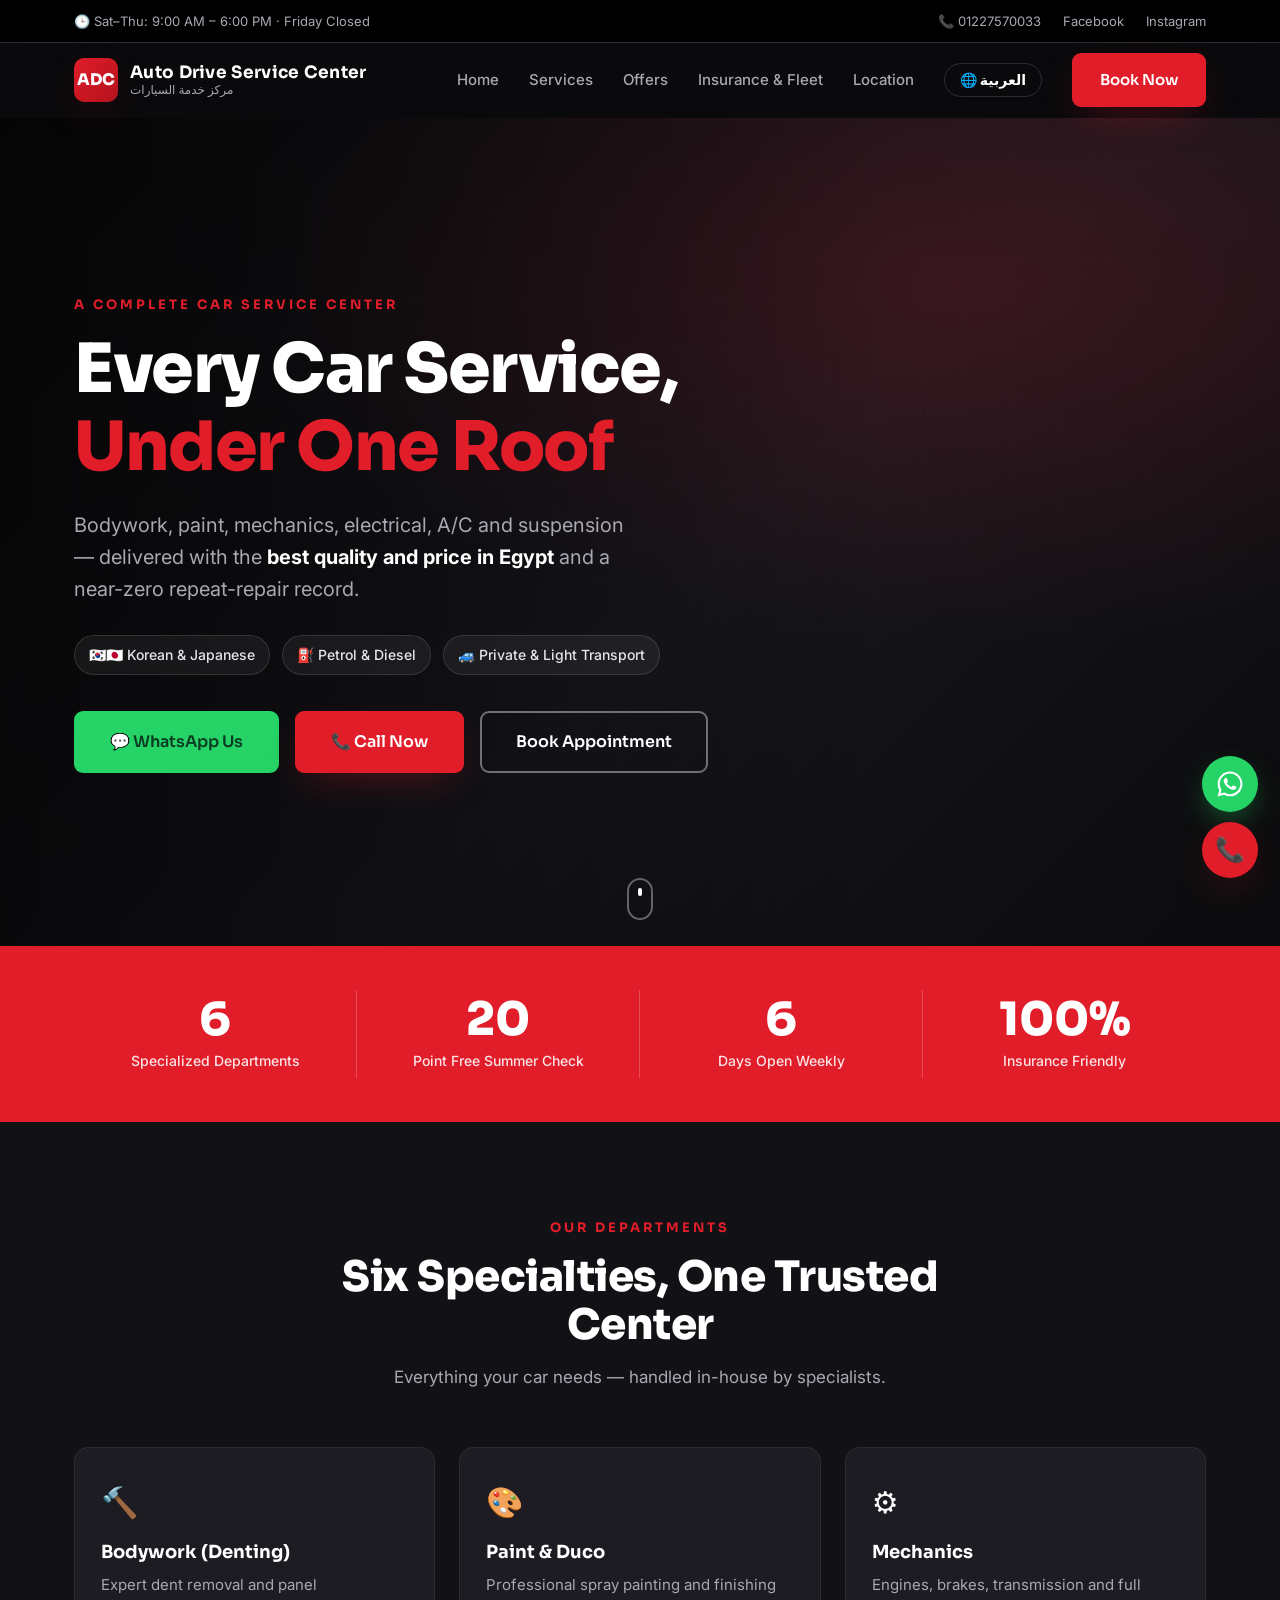
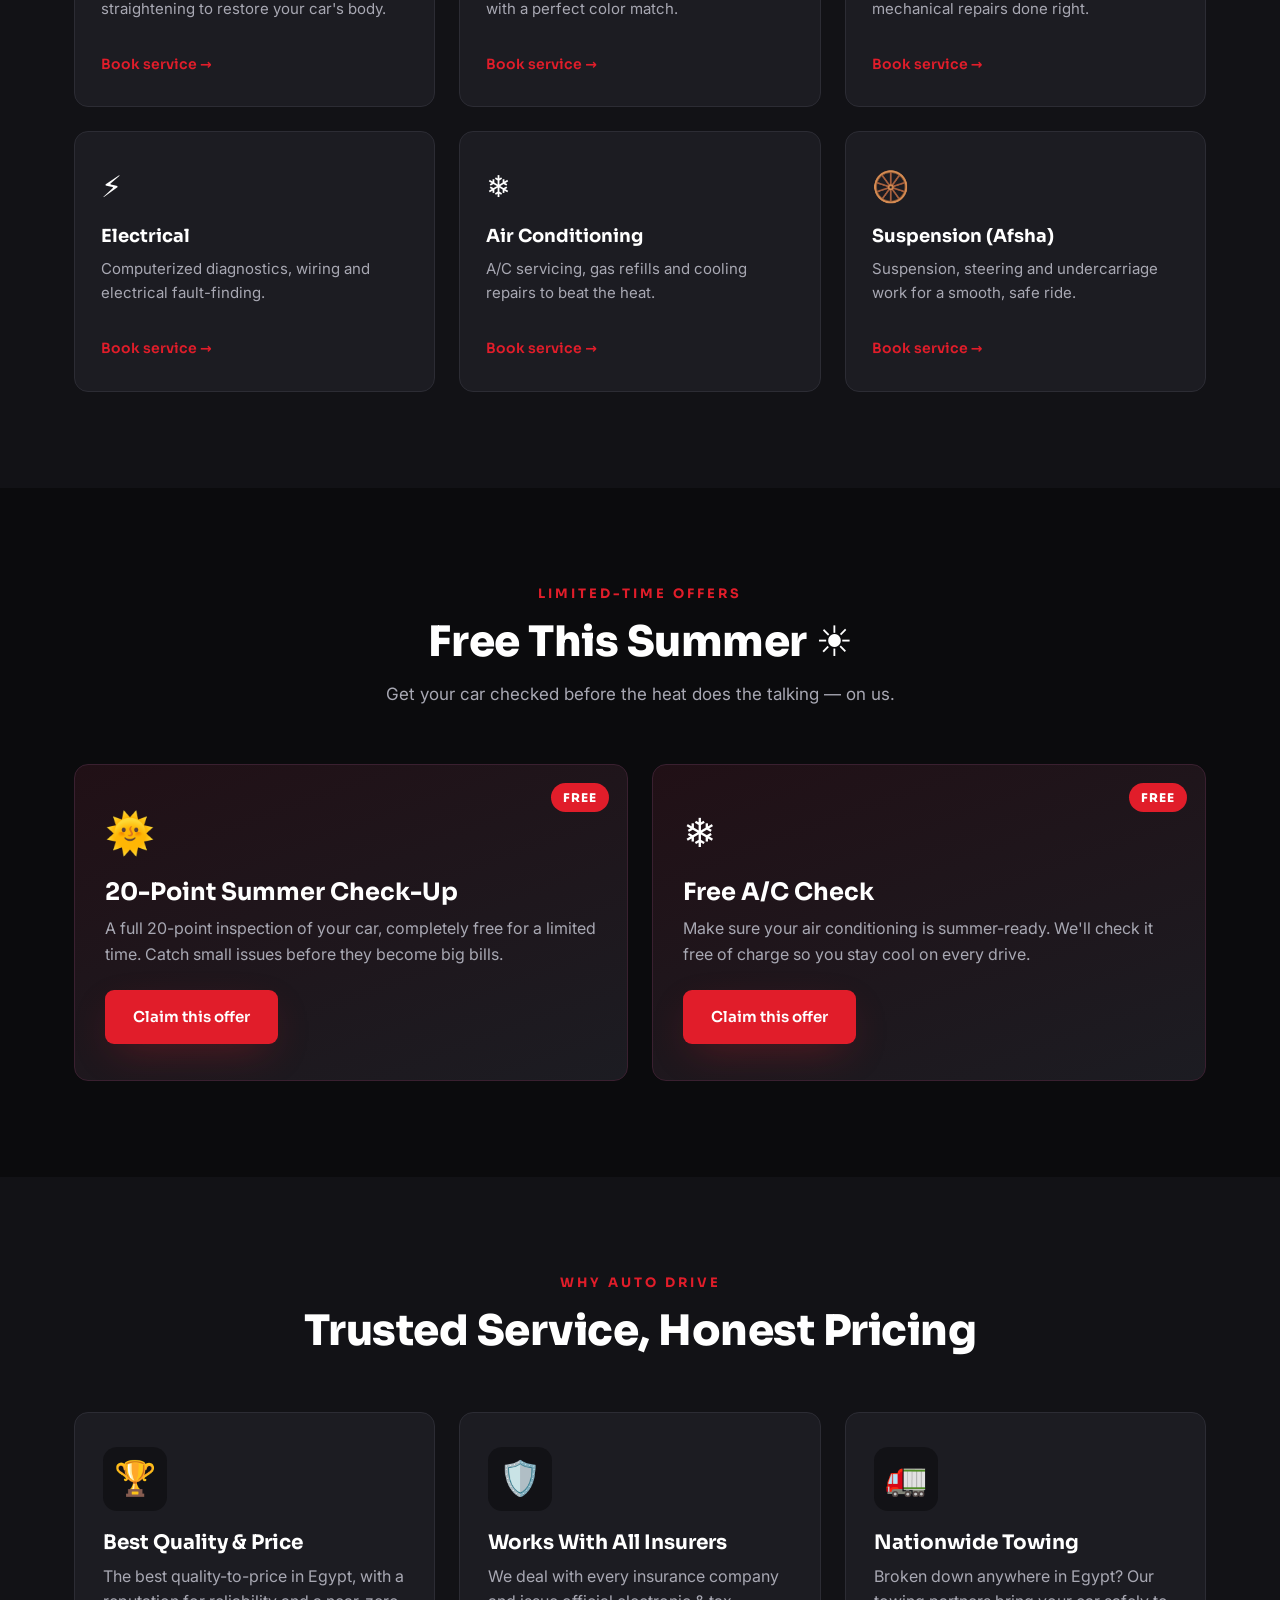
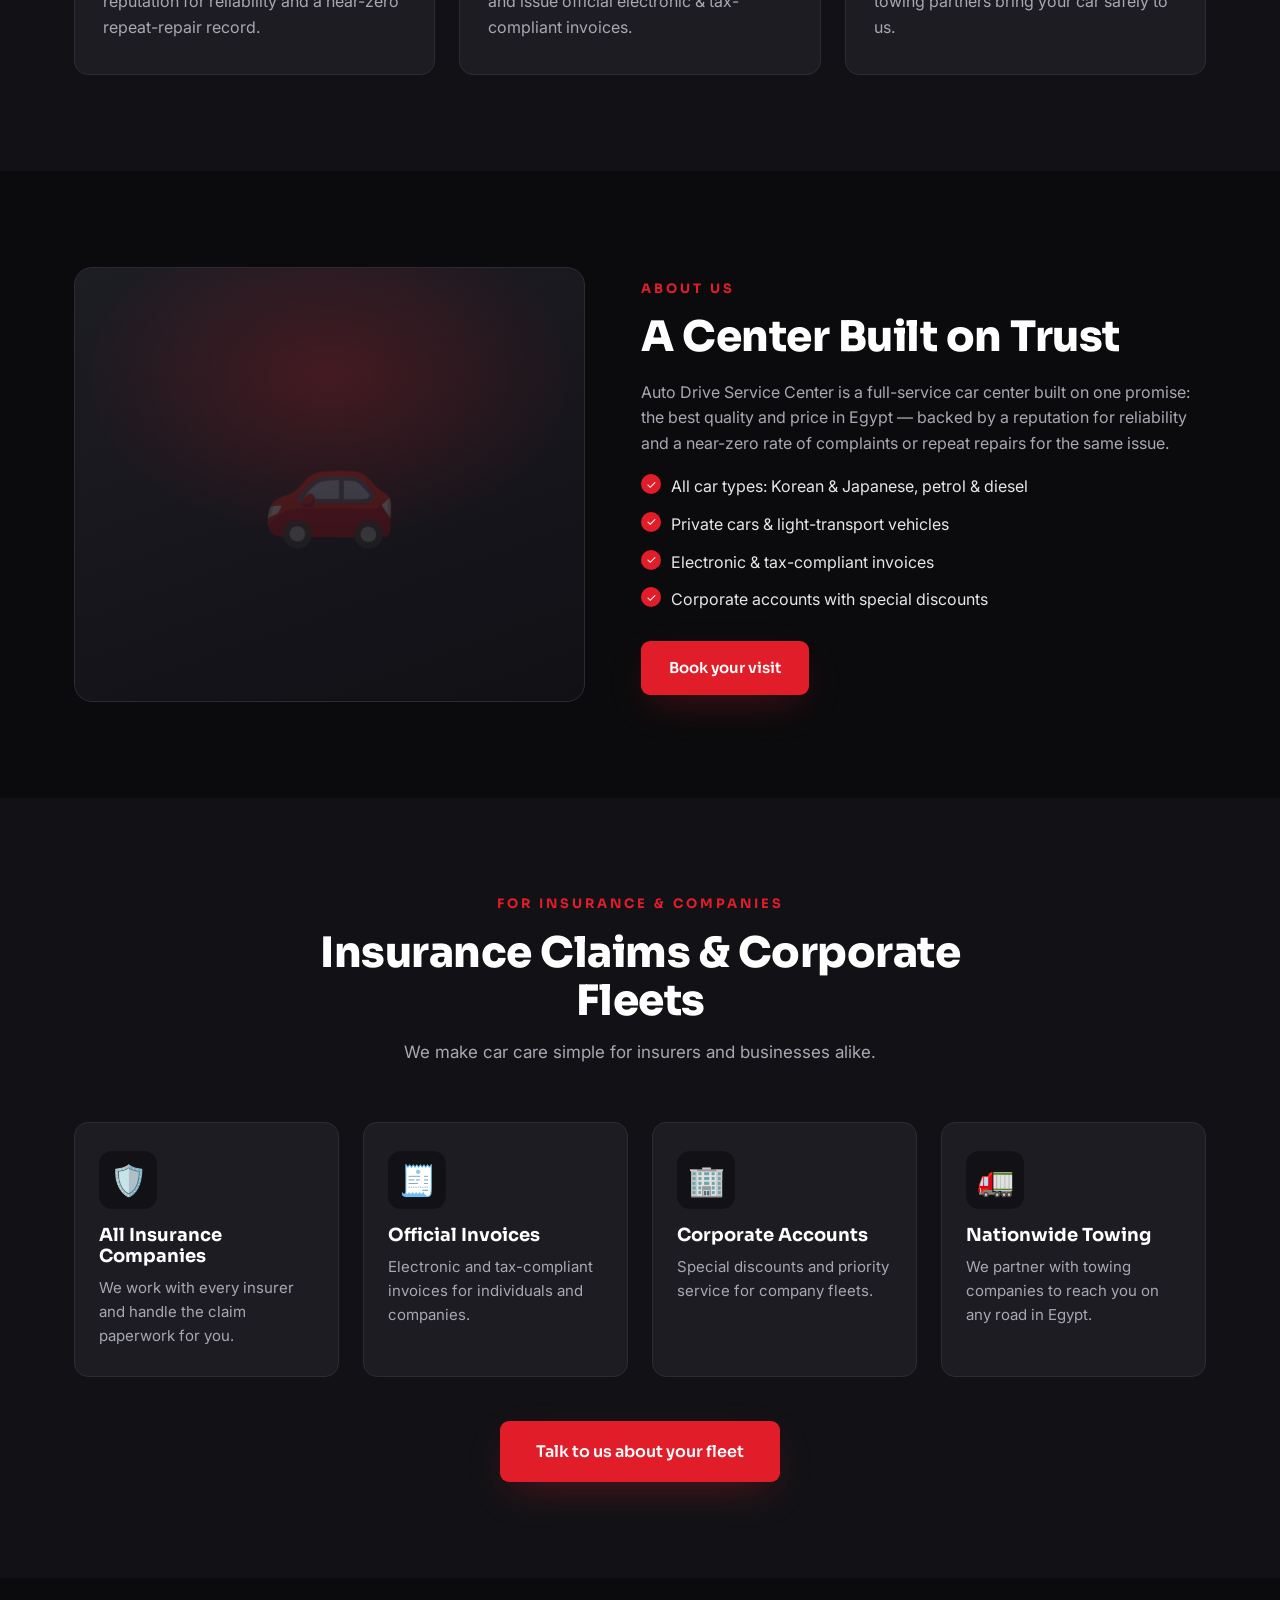
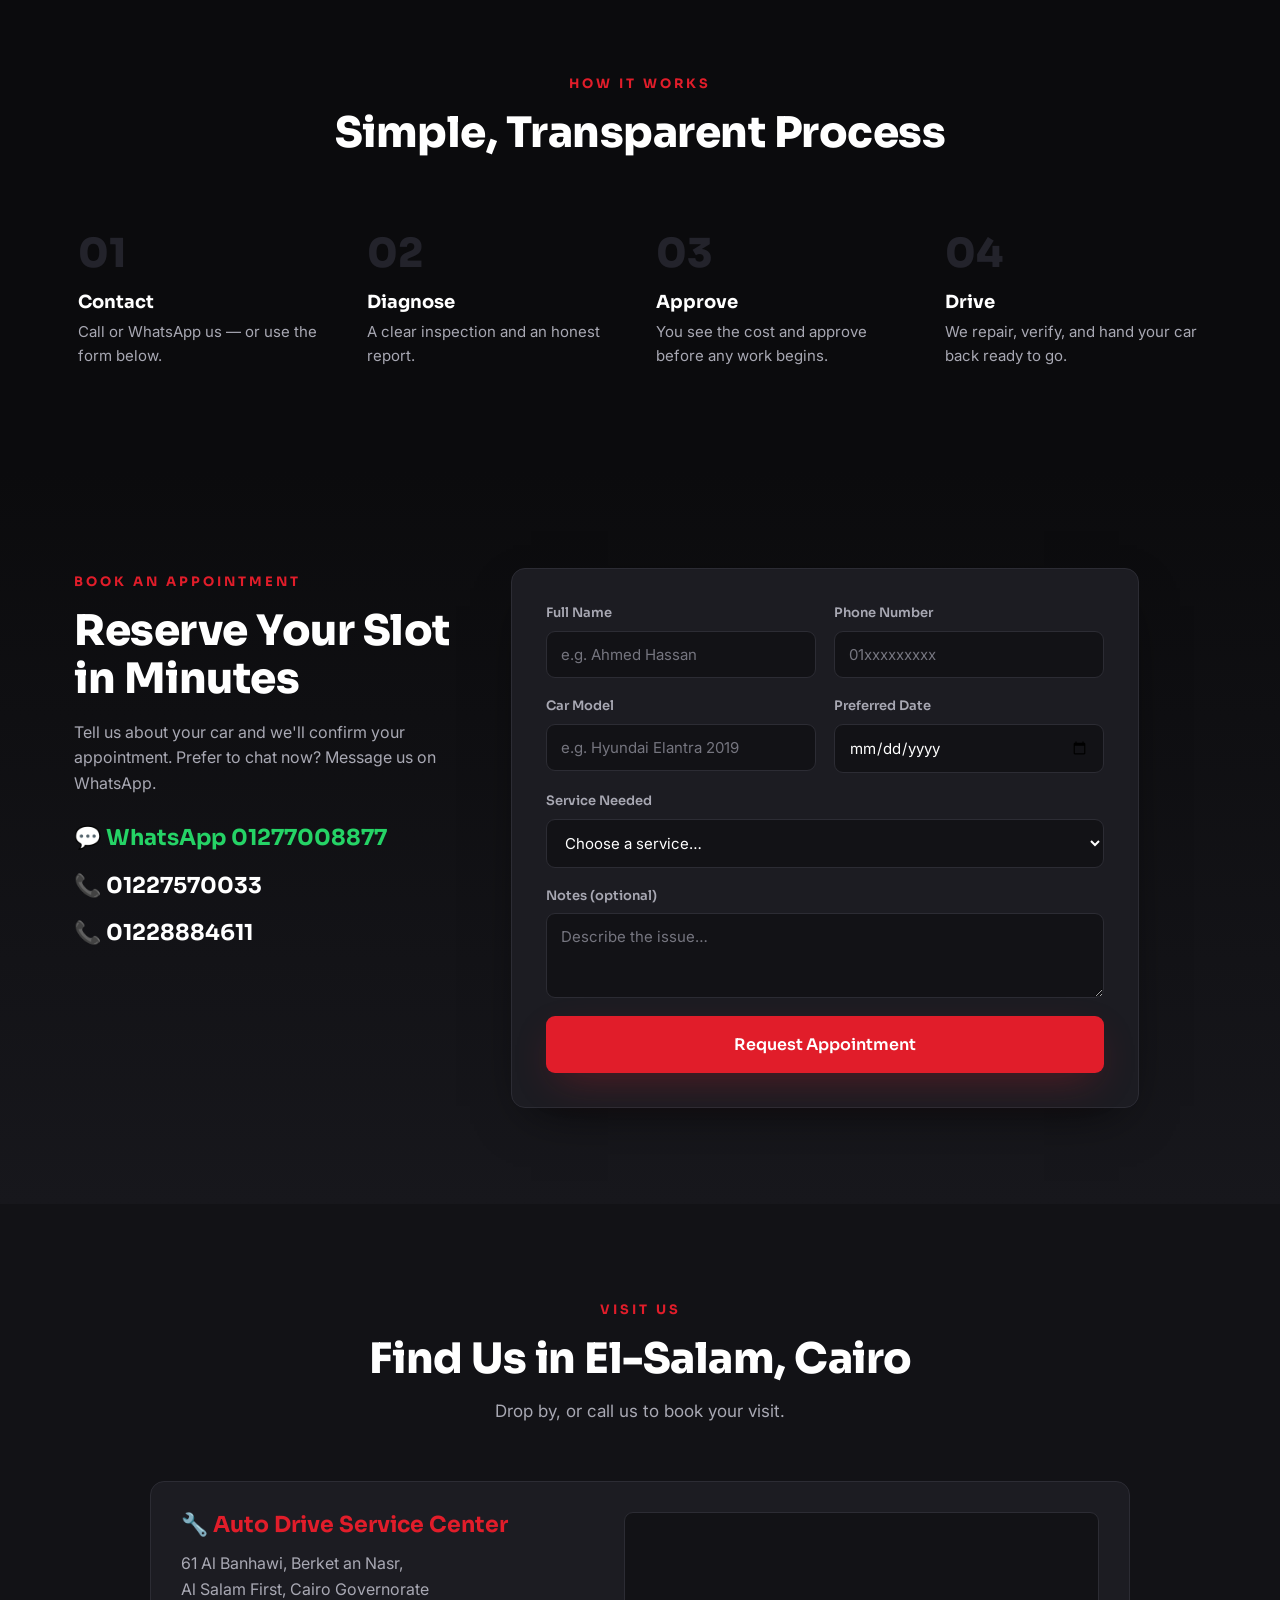
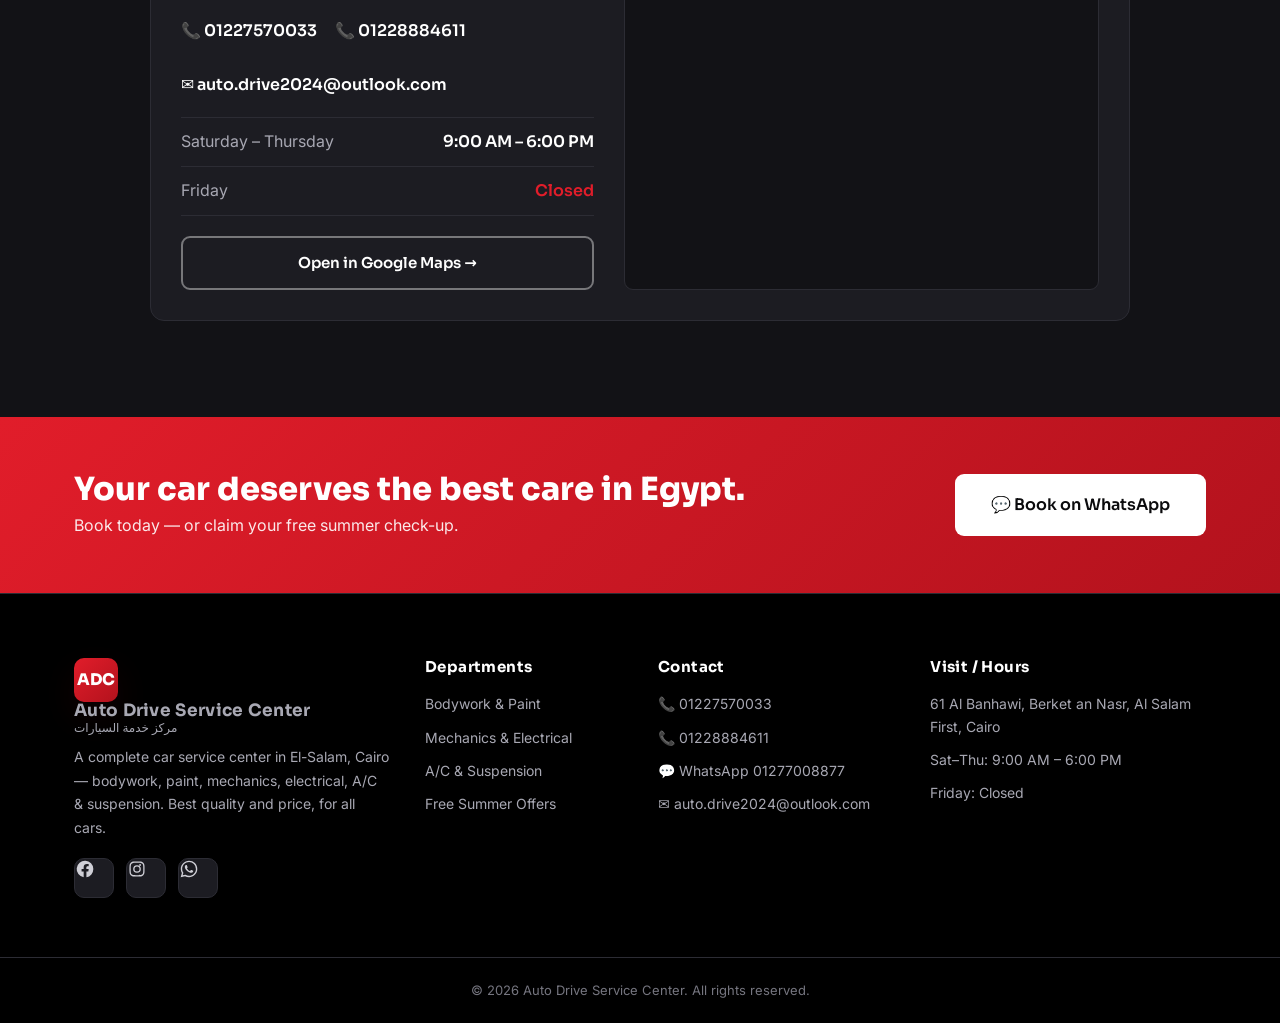
==== commit b8c720a0: "Update Google Maps location and pre-wire photo support Map embed + Open-in-Maps link updated to the " ====
--- a/prototype/index.html
+++ b/prototype/index.html
@@ -320,7 +320,7 @@
       <div class="location-single reveal">
         <div class="location-single__info">
           <h3 class="location__title">🔧 Auto Drive Service Center</h3>
-          <p class="location__addr">51 Ali, Al Banhawi, El-Salam Sharkeya,<br>Cairo Governorate 11595</p>
+          <p class="location__addr">61 Al Banhawi, Berket an Nasr,<br>Al Salam First, Cairo Governorate</p>
           <div class="location__phones">
             <a href="tel:+201227570033">📞 01227570033</a>
             <a href="tel:+201228884611">📞 01228884611</a>
@@ -330,12 +330,12 @@
             <li><span>Saturday – Thursday</span><strong>9:00 AM – 6:00 PM</strong></li>
             <li><span>Friday</span><strong class="hours__closed">Closed</strong></li>
           </ul>
-          <a href="https://maps.app.goo.gl/9RPaz2Mhj5SANMsJ6" target="_blank" rel="noopener" class="btn btn--ghost">Open in Google Maps →</a>
+          <a href="https://www.google.com/maps/place/61+Al+Banhawi,+Berket+an+Nasr,+Al+Salam+First,+Cairo+Governorate/@30.1428575,31.3856474,17z/data=!3m1!1e3!4m6!3m5!1s0x145816c30a0560b1:0xb988269416f511dc!8m2!3d30.1428575!4d31.3856474!16s%2Fg%2F11c0_c84h2" target="_blank" rel="noopener" class="btn btn--ghost">Open in Google Maps →</a>
         </div>
         <div class="location__map">
           <iframe
             title="Auto Drive Service Center location"
-            src="https://maps.google.com/maps?q=51%20Ali%2C%20Al%20Banhawi%2C%20El-Salam%20Sharkeya%2C%20Cairo%2011595&z=15&output=embed"
+            src="https://maps.google.com/maps?q=30.1428575,31.3856474&z=17&output=embed"
             loading="lazy" referrerpolicy="no-referrer-when-downgrade"></iframe>
         </div>
       </div>
@@ -384,7 +384,7 @@
       </div>
       <div class="footer__col">
         <h4>Visit / Hours</h4>
-        <p>51 Ali, Al Banhawi, El-Salam Sharkeya, Cairo 11595</p>
+        <p>61 Al Banhawi, Berket an Nasr, Al Salam First, Cairo</p>
         <p>Sat–Thu: 9:00 AM – 6:00 PM</p>
         <p>Friday: Closed</p>
       </div>
--- a/prototype/styles.css
+++ b/prototype/styles.css
@@ -120,9 +120,14 @@
 .hero{position:relative;min-height:92vh;display:flex;align-items:center;overflow:hidden}
 .hero__bg{
   position:absolute;inset:0;
-  background:
+  /* Drop a file at images/hero.jpg to show a photo; until then the gradient shows. */
+  background-image:
+    url('images/hero.jpg'),
     radial-gradient(1200px 600px at 75% 20%,rgba(225,29,42,.18),transparent 60%),
     linear-gradient(135deg,#0b0b0d 0%,#16161c 55%,#0b0b0d 100%);
+  background-size:cover,auto,auto;
+  background-position:center,center,center;
+  background-repeat:no-repeat;
 }
 .hero__bg::before{
   content:"";position:absolute;inset:0;opacity:.4;
@@ -211,9 +216,16 @@
 .about__grid{display:grid;grid-template-columns:.95fr 1.05fr;gap:56px;align-items:center}
 .about__photo{
   aspect-ratio:4/3.4;border-radius:18px;border:1px solid var(--line);position:relative;overflow:hidden;
-  background:radial-gradient(420px 280px at 50% 25%,rgba(225,29,42,.22),transparent 60%),linear-gradient(160deg,#1d1d24,#101015);
-}
-.about__photo::after{content:"🚗";position:absolute;inset:0;display:grid;place-items:center;font-size:110px;opacity:.45}
+  /* Drop a file at images/about.jpg to show a photo; until then the gradient shows. */
+  background-image:
+    url('images/about.jpg'),
+    radial-gradient(420px 280px at 50% 25%,rgba(225,29,42,.22),transparent 60%),
+    linear-gradient(160deg,#1d1d24,#101015);
+  background-size:cover,auto,auto;
+  background-position:center;
+  background-repeat:no-repeat;
+}
+.about__photo::after{content:"🚗";position:absolute;inset:0;display:grid;place-items:center;font-size:110px;opacity:.18}
 .about__content p{color:var(--grey);margin:18px 0}
 
 /* ---------- Offers ---------- */
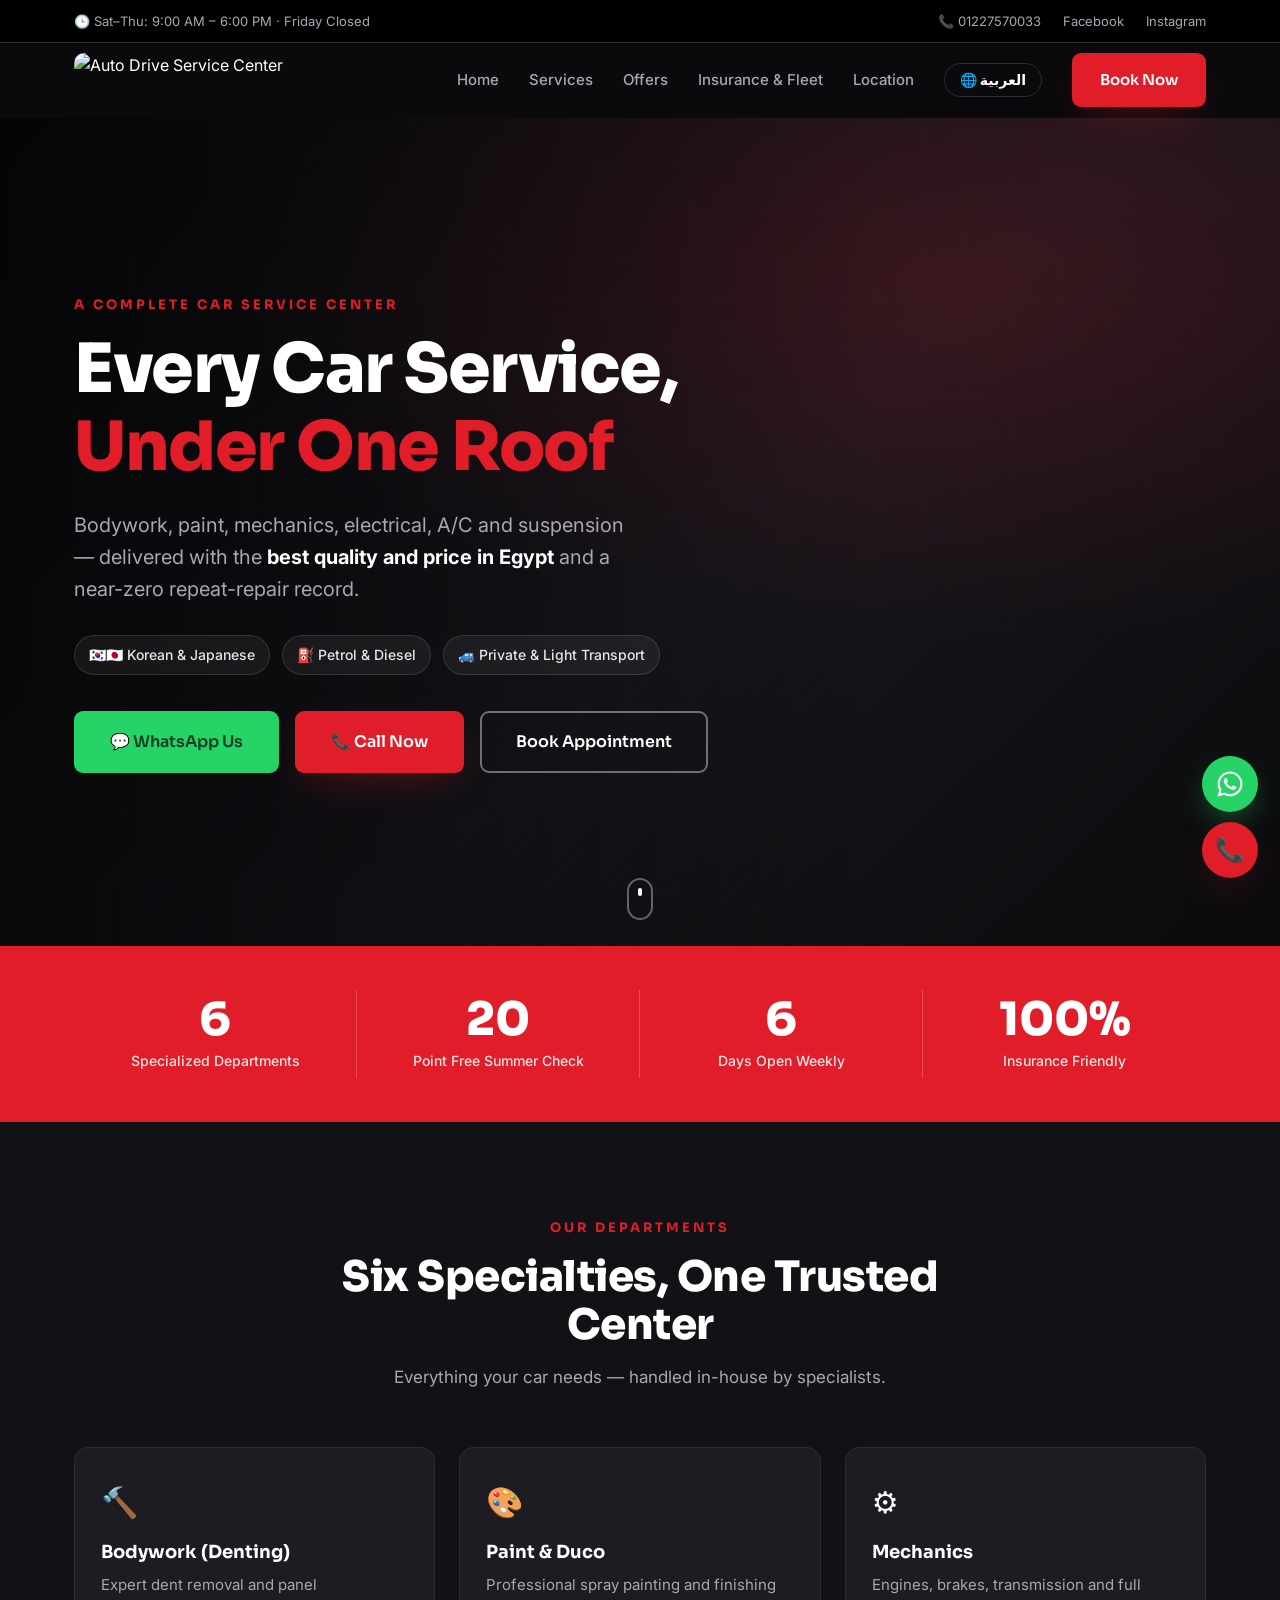
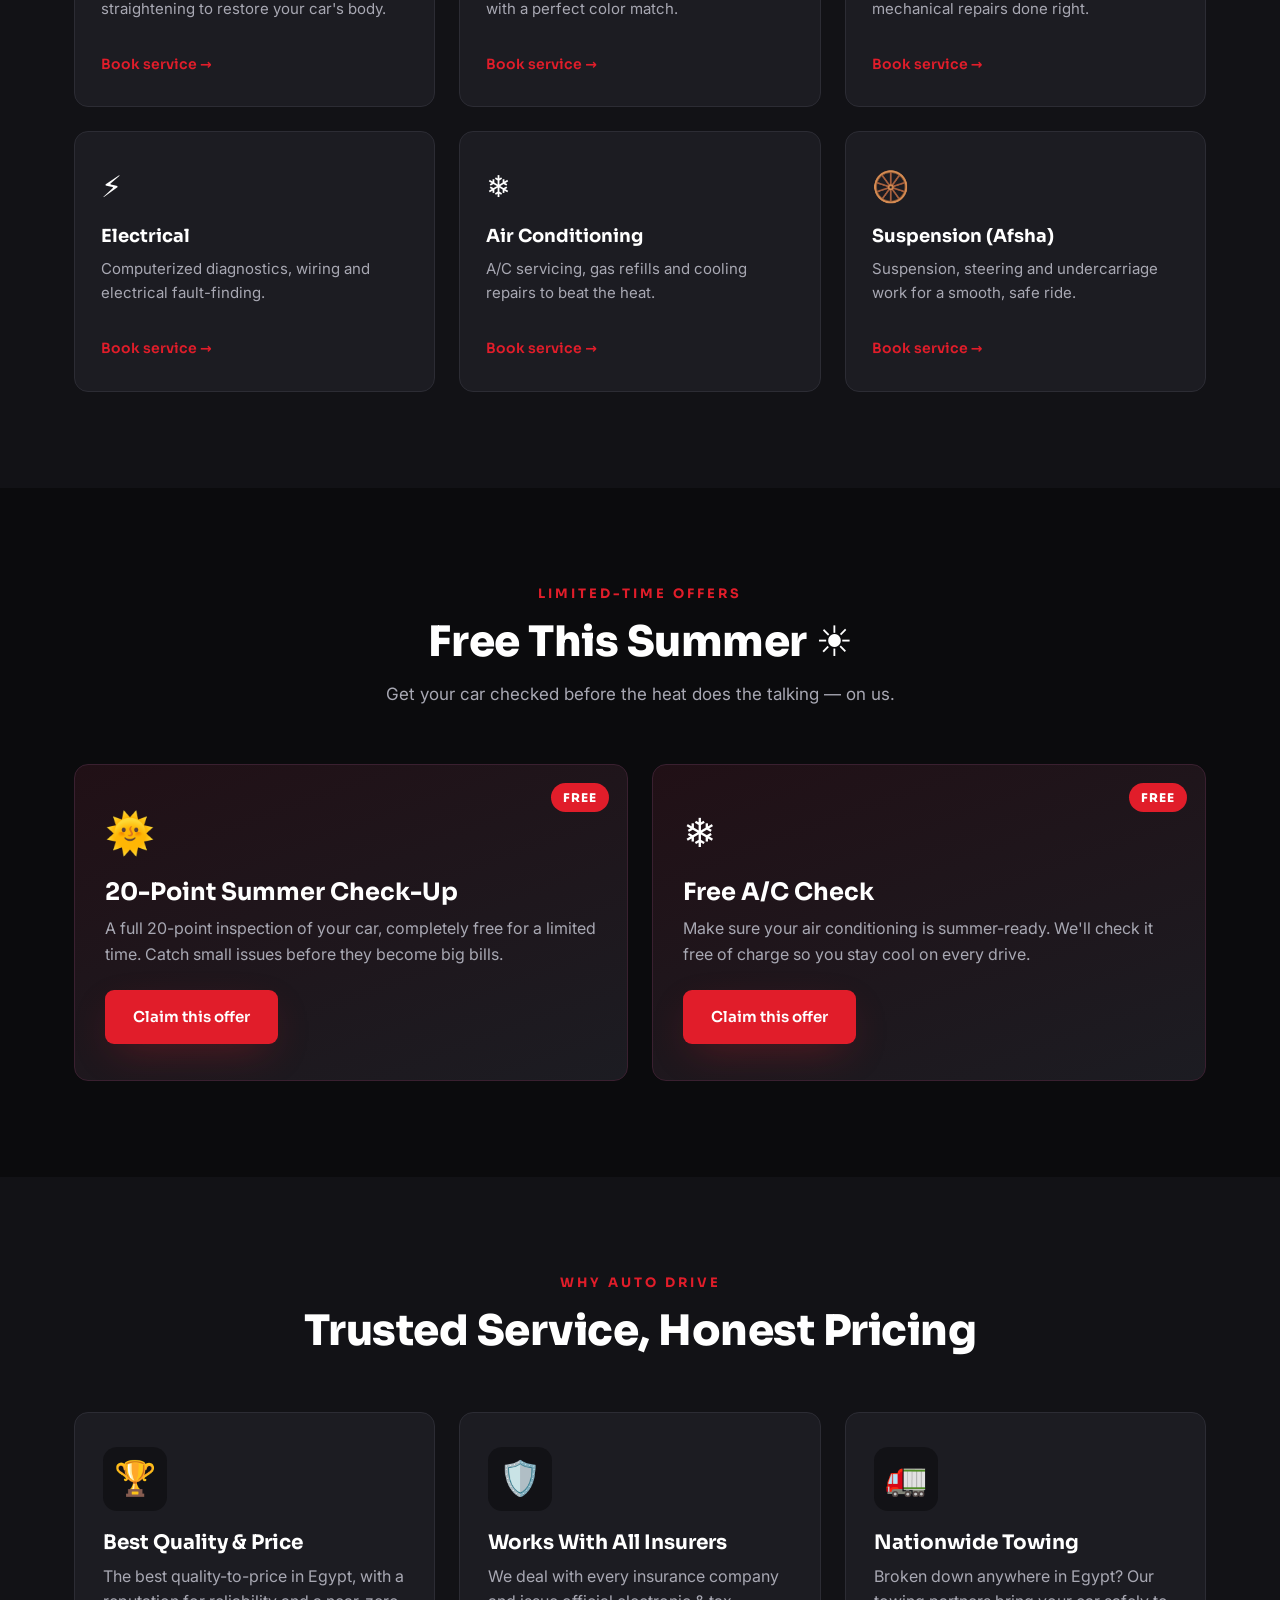
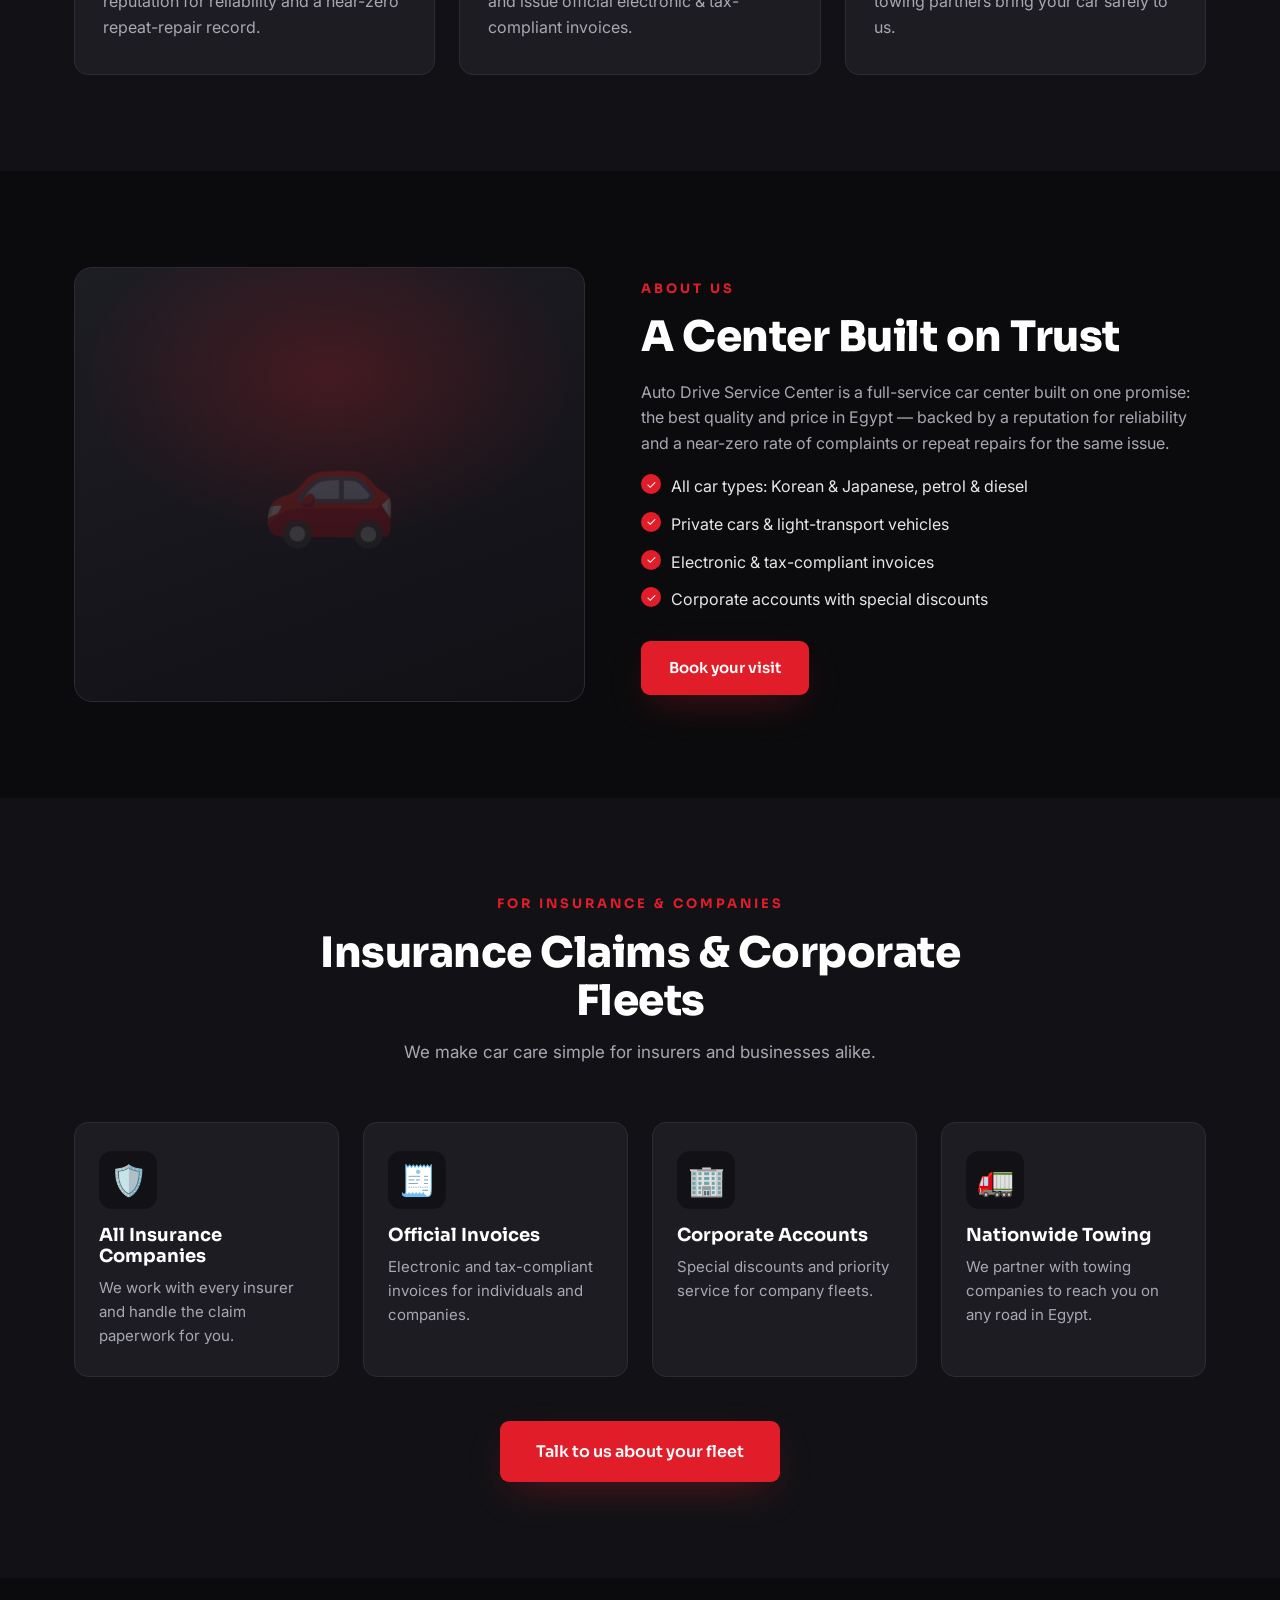
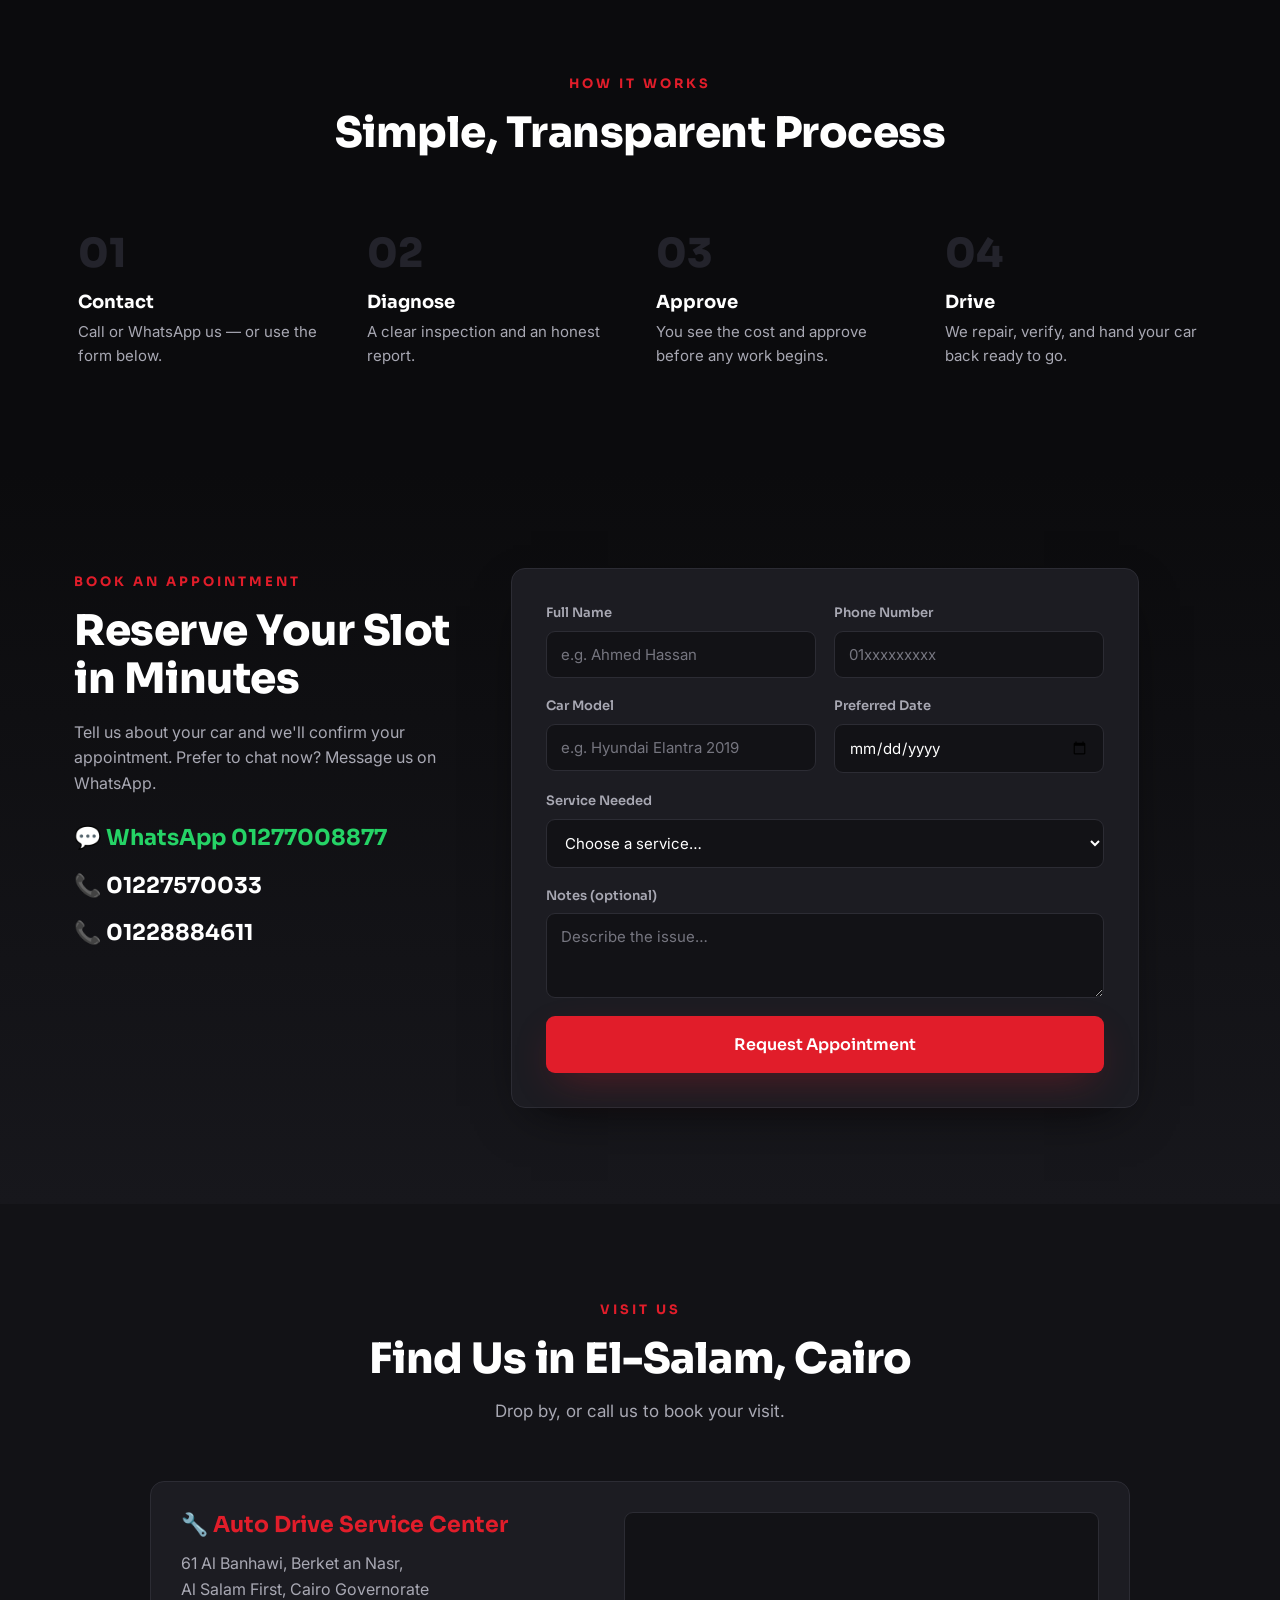
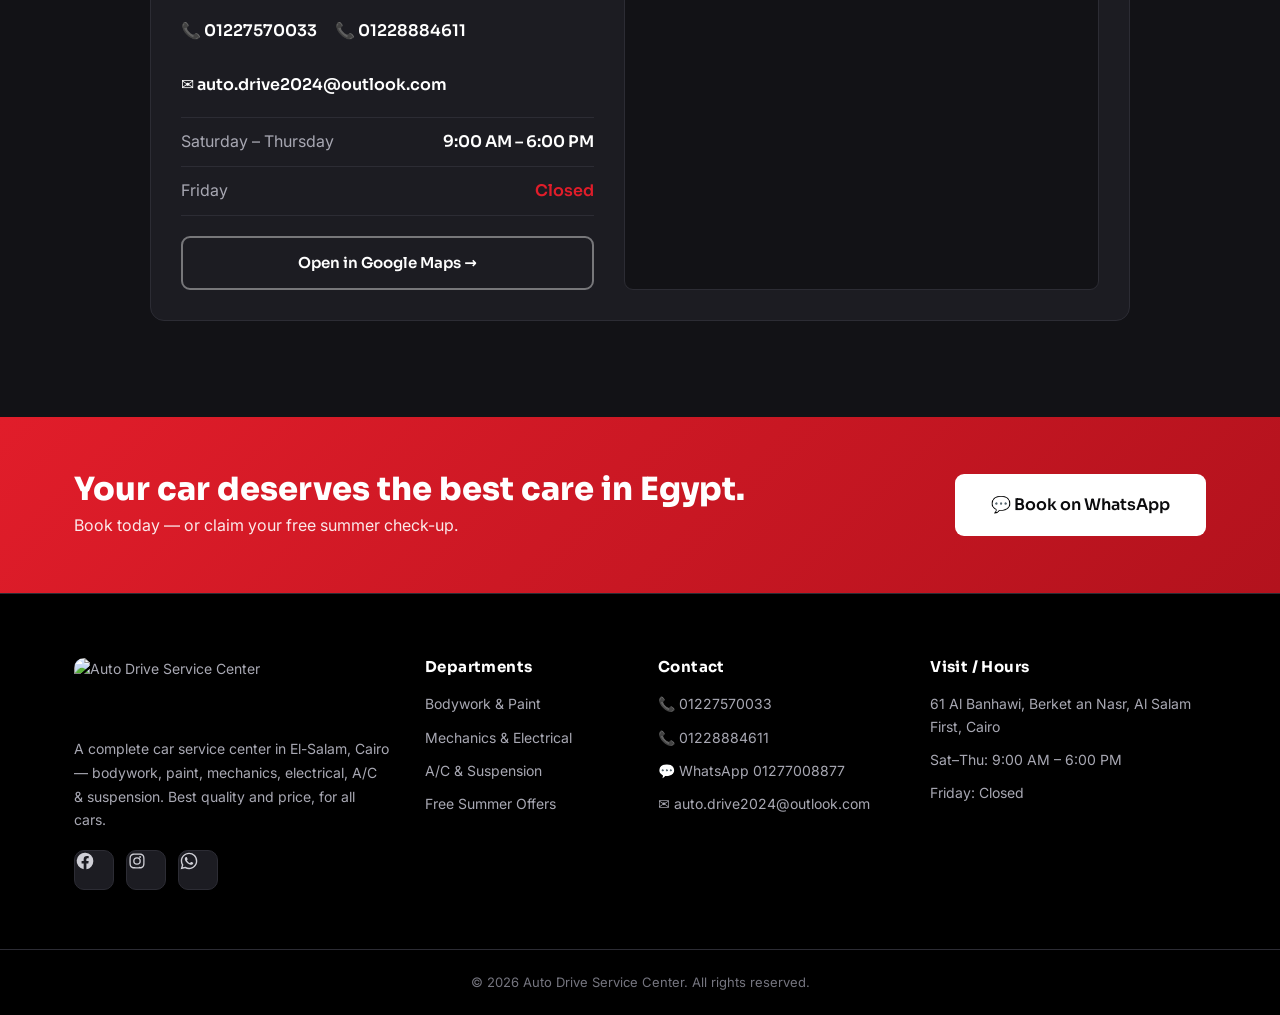
==== commit 3ea6cf93: "Wire brand logo into header and footer (replaces ADC text mark) Uses images/logo.png on both EN/AR p" ====
--- a/prototype/index.html
+++ b/prototype/index.html
@@ -29,11 +29,7 @@
   <header class="header" id="header">
     <div class="container header__inner">
       <a href="#home" class="brand">
-        <span class="brand__mark">ADC</span>
-        <span class="brand__text">
-          <strong>Auto Drive Service Center</strong>
-          <small>مركز خدمة السيارات</small>
-        </span>
+        <img src="images/logo.png" alt="Auto Drive Service Center" class="brand__logo" />
       </a>
 
       <nav class="nav" id="nav">
@@ -358,8 +354,7 @@
     <div class="container footer__grid">
       <div class="footer__col">
         <a href="#home" class="brand brand--footer">
-          <span class="brand__mark">ADC</span>
-          <span class="brand__text"><strong>Auto Drive Service Center</strong><small>مركز خدمة السيارات</small></span>
+          <img src="images/logo.png" alt="Auto Drive Service Center" class="brand__logo" />
         </a>
         <p class="footer__about">A complete car service center in El-Salam, Cairo — bodywork, paint, mechanics, electrical, A/C &amp; suspension. Best quality and price, for all cars.</p>
         <div class="social">
--- a/prototype/styles.css
+++ b/prototype/styles.css
@@ -99,6 +99,9 @@
 .brand__text{display:flex;flex-direction:column;line-height:1.1}
 .brand__text strong{font-family:var(--ff-head);font-size:17px;letter-spacing:.3px}
 .brand__text small{color:var(--grey);font-size:12px}
+.brand__logo{height:54px;width:auto;border-radius:10px;display:block}
+.brand--footer .brand__logo{height:68px}
+@media (max-width:760px){.brand__logo{height:46px}}
 .nav{display:flex;align-items:center;gap:30px}
 .nav__link{font-size:15px;font-weight:500;color:var(--grey);transition:color .2s;position:relative}
 .nav__link:hover{color:#fff}
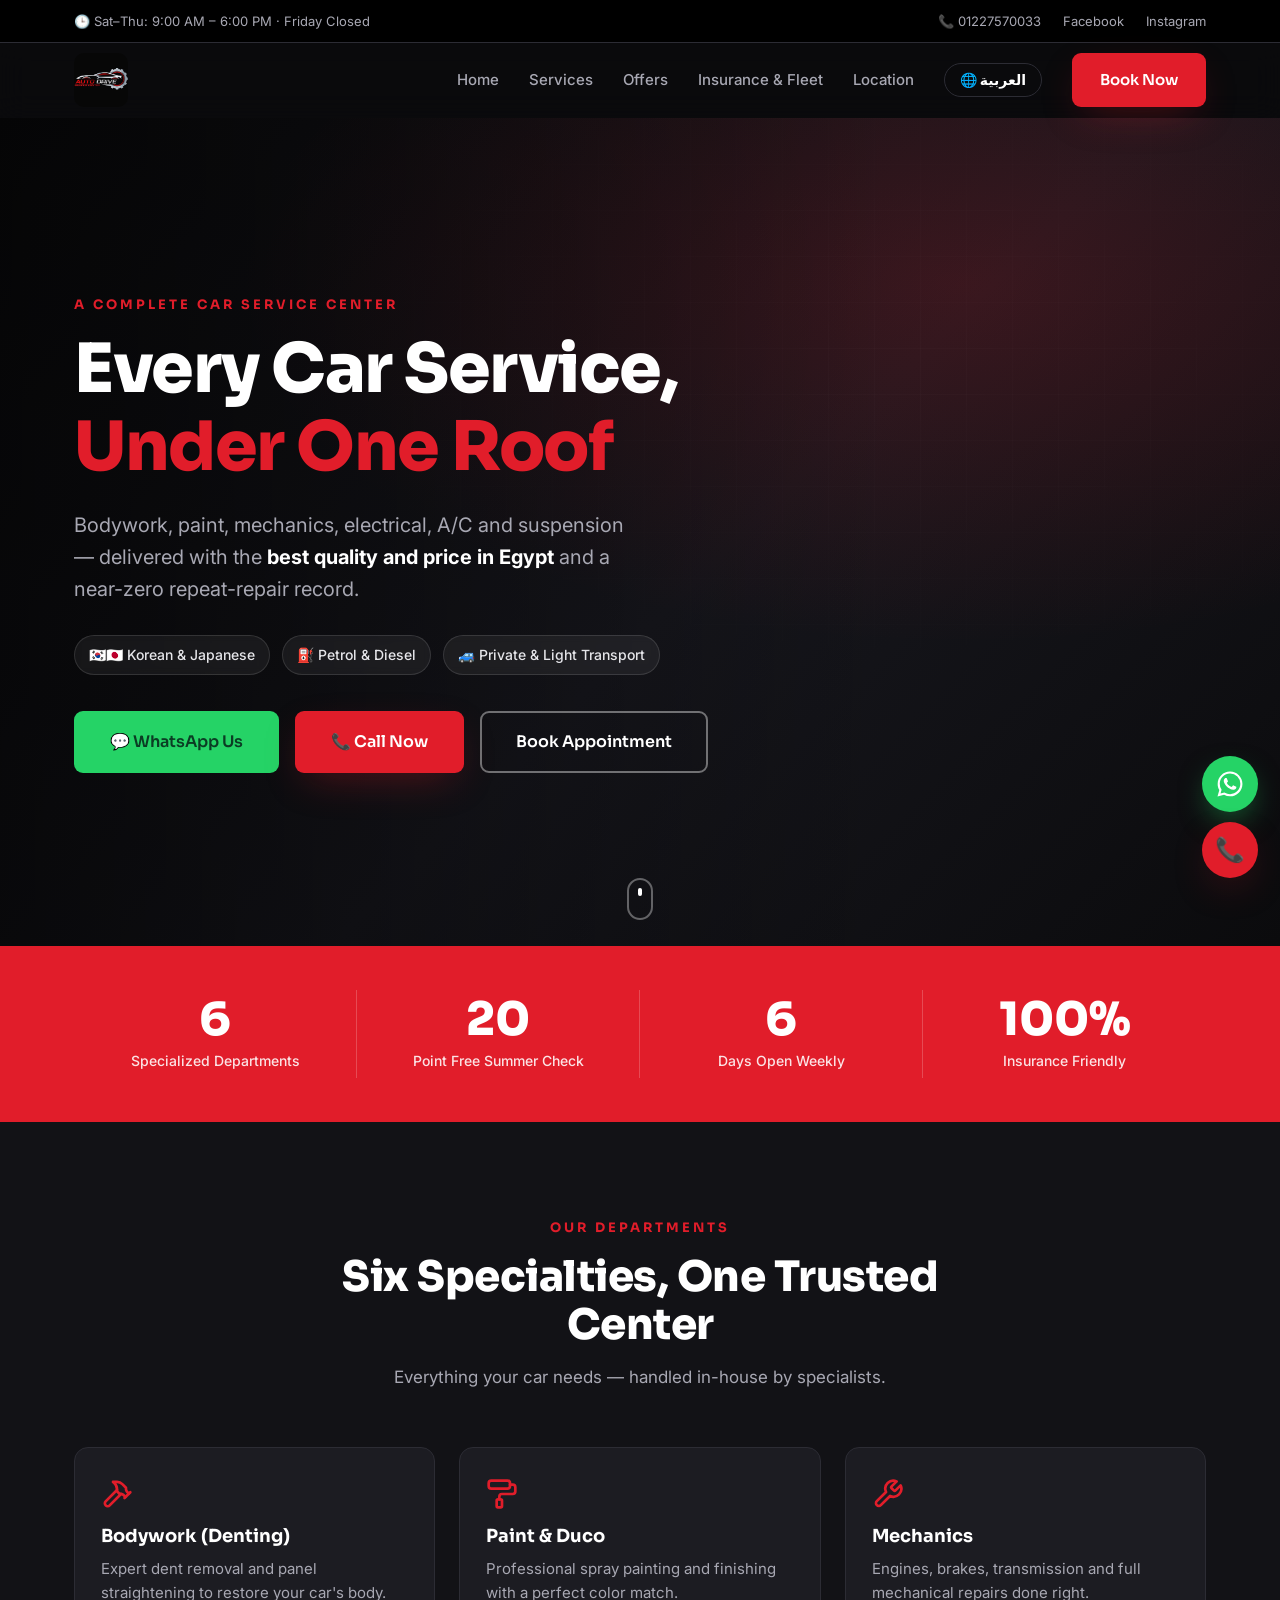
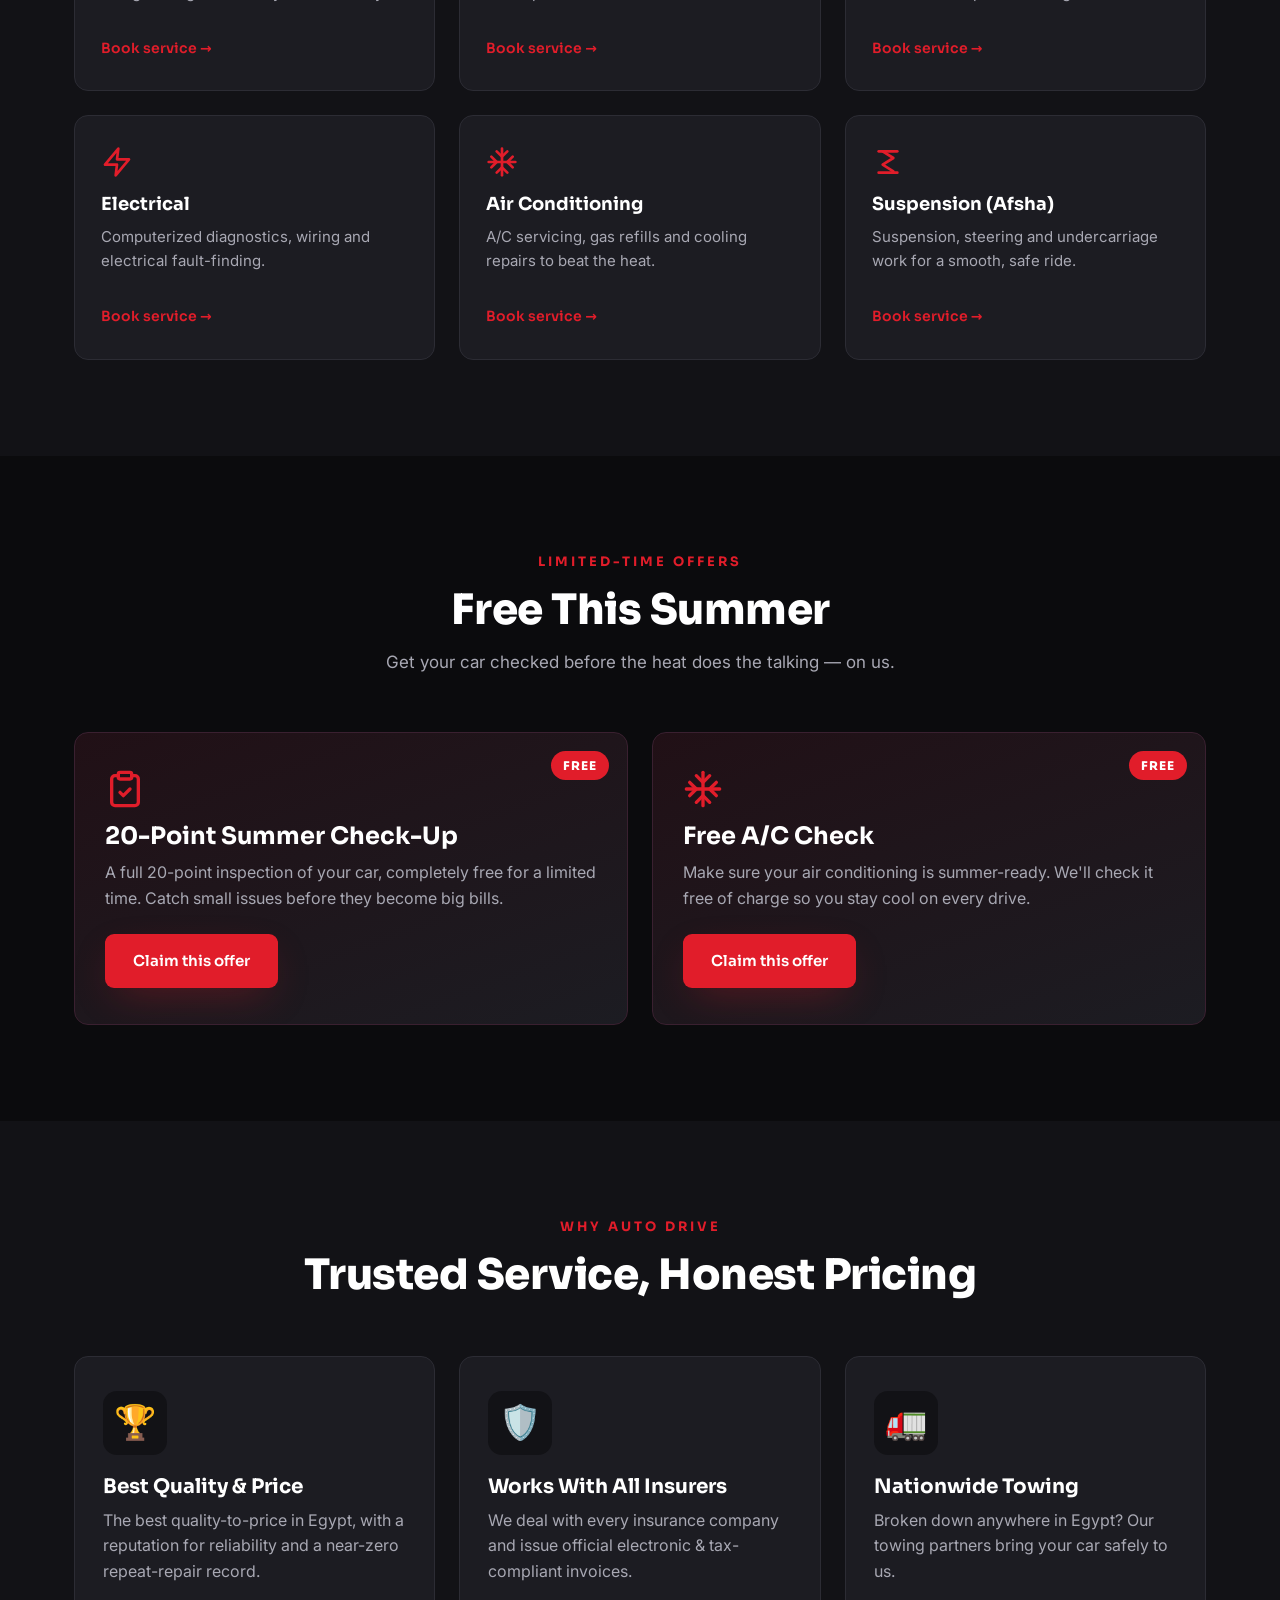
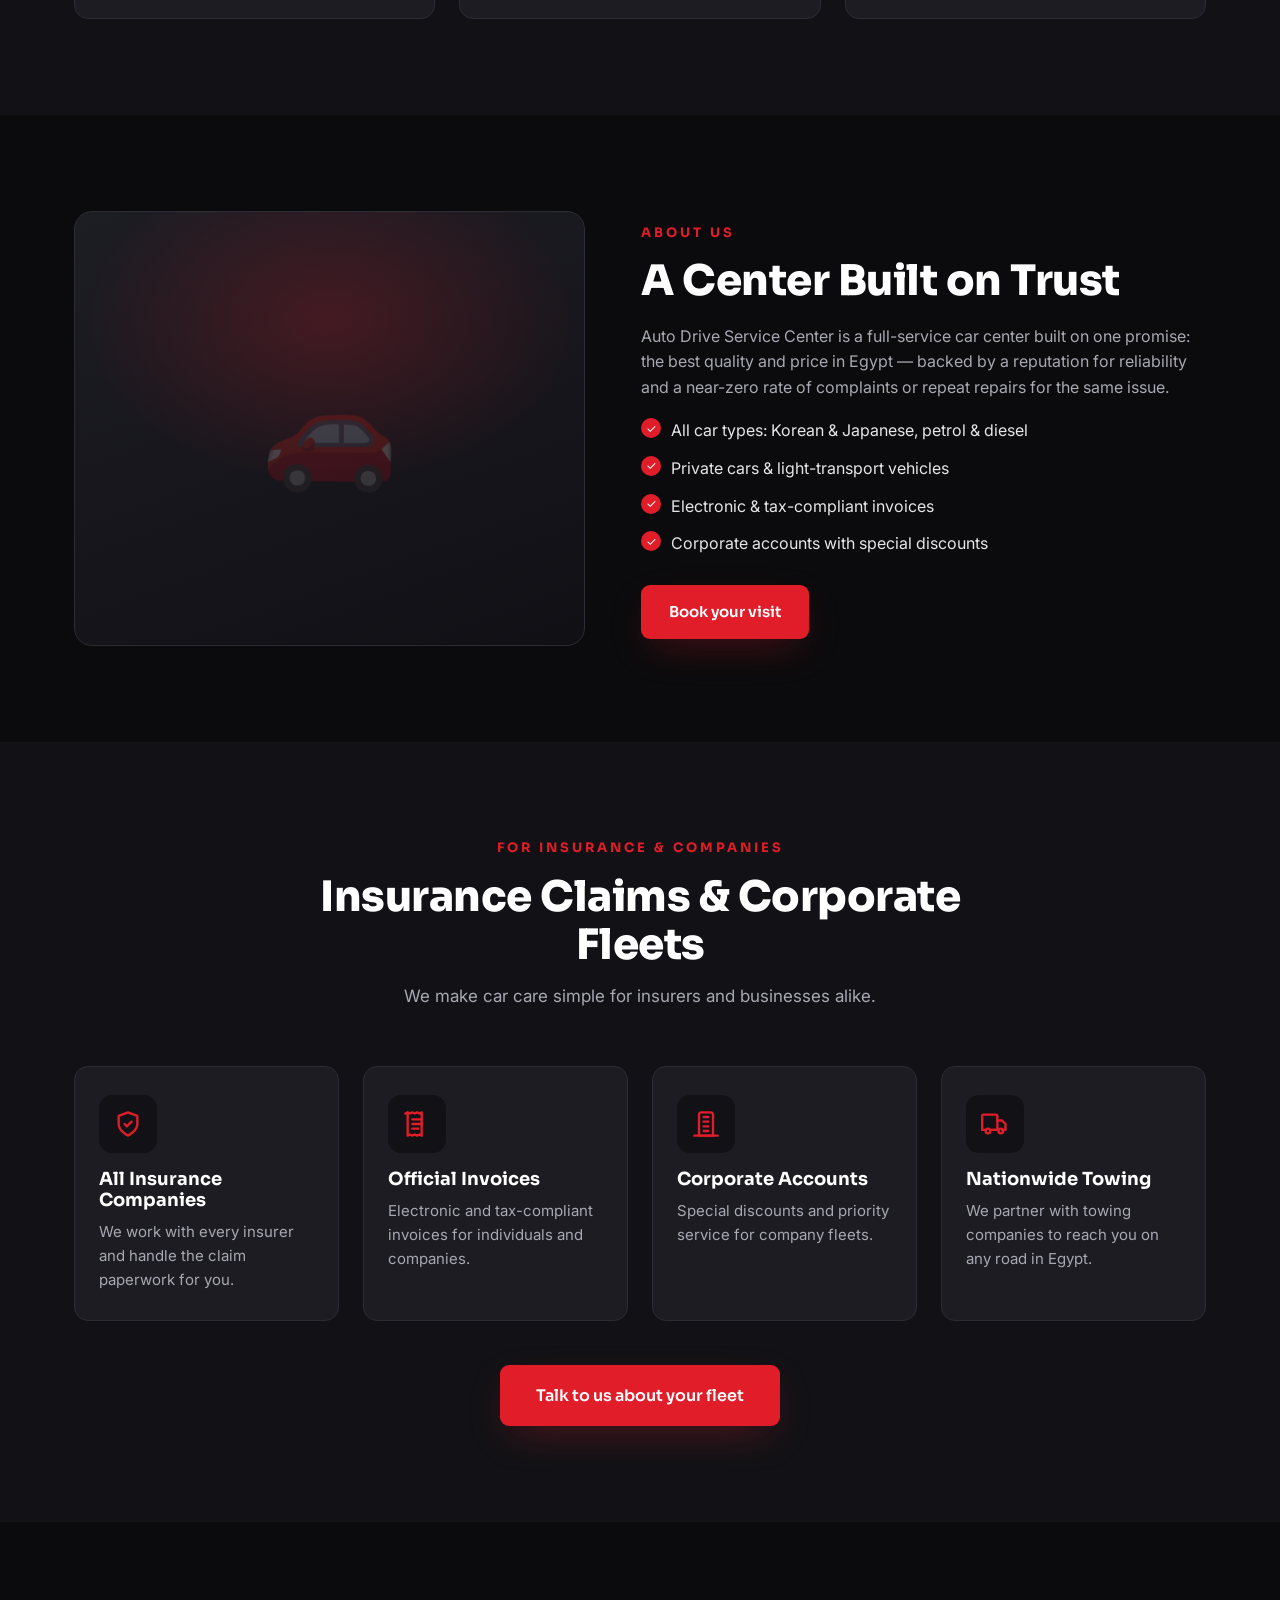
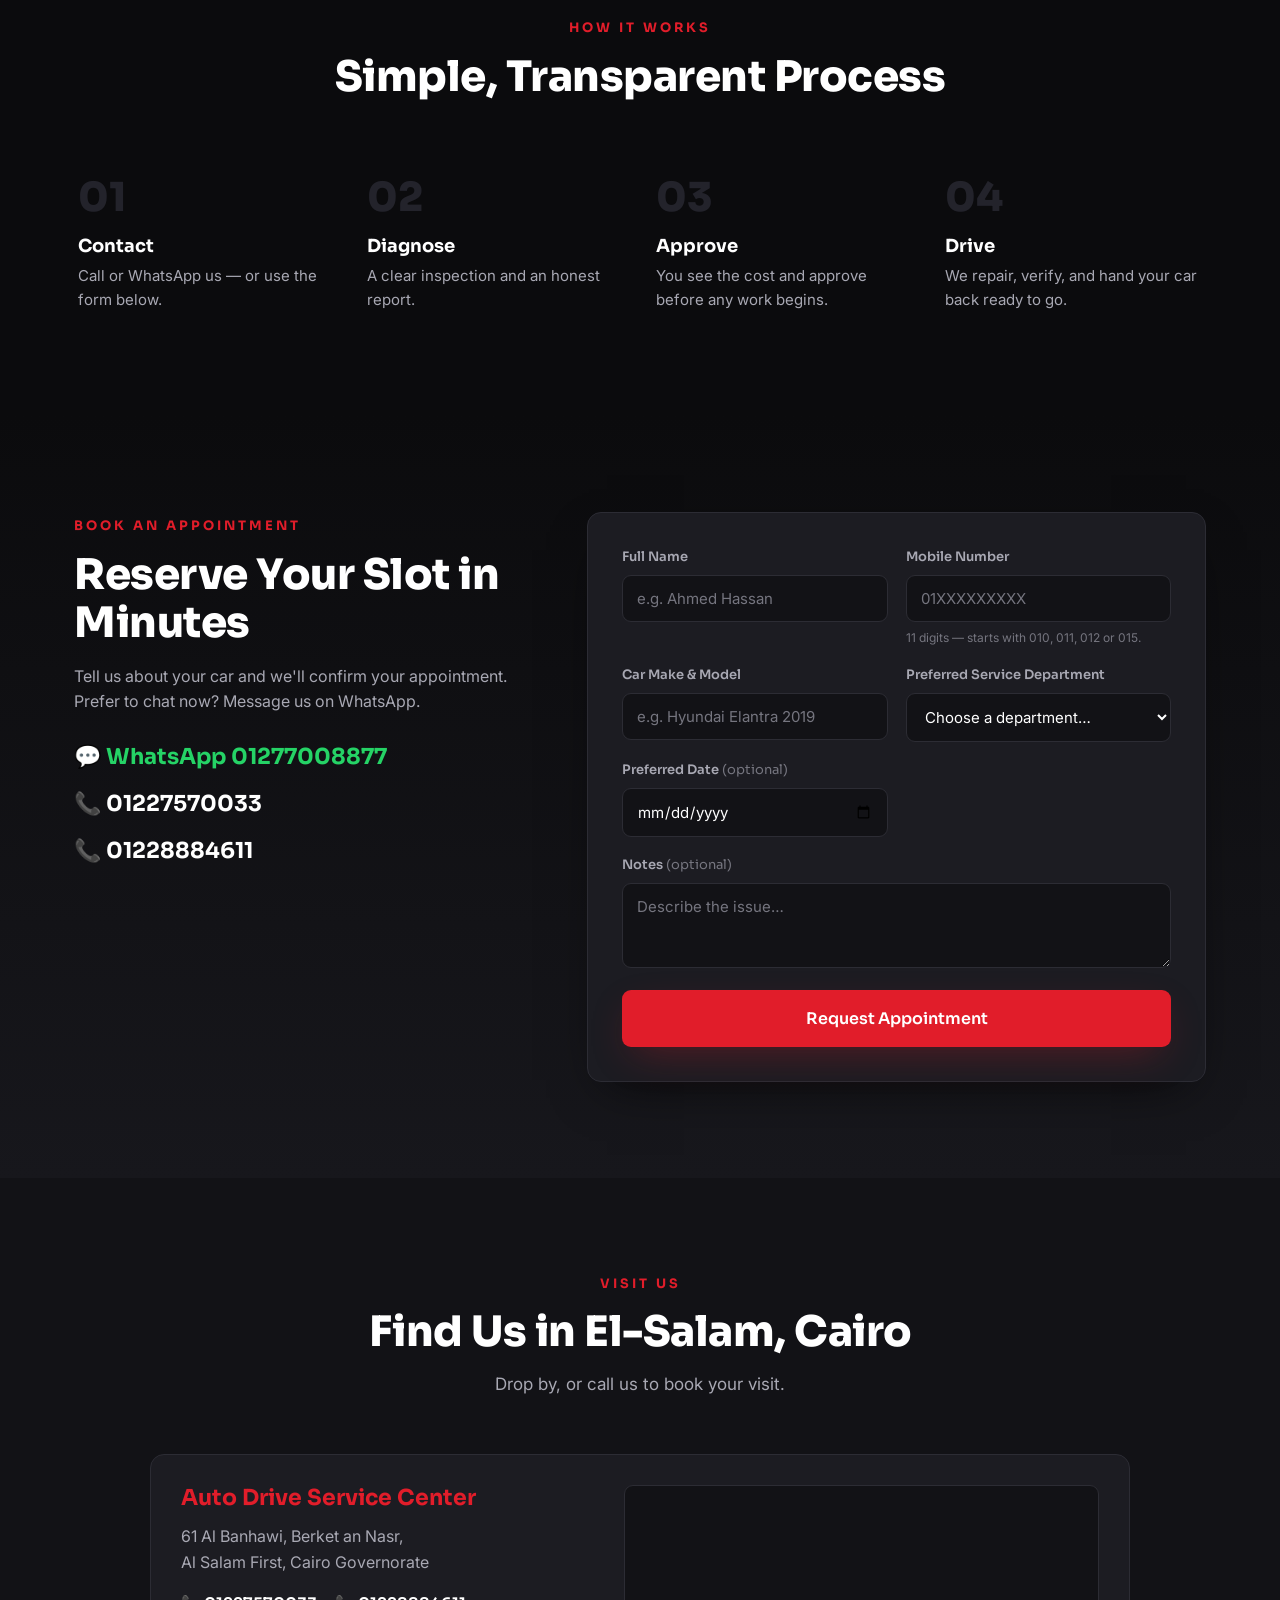
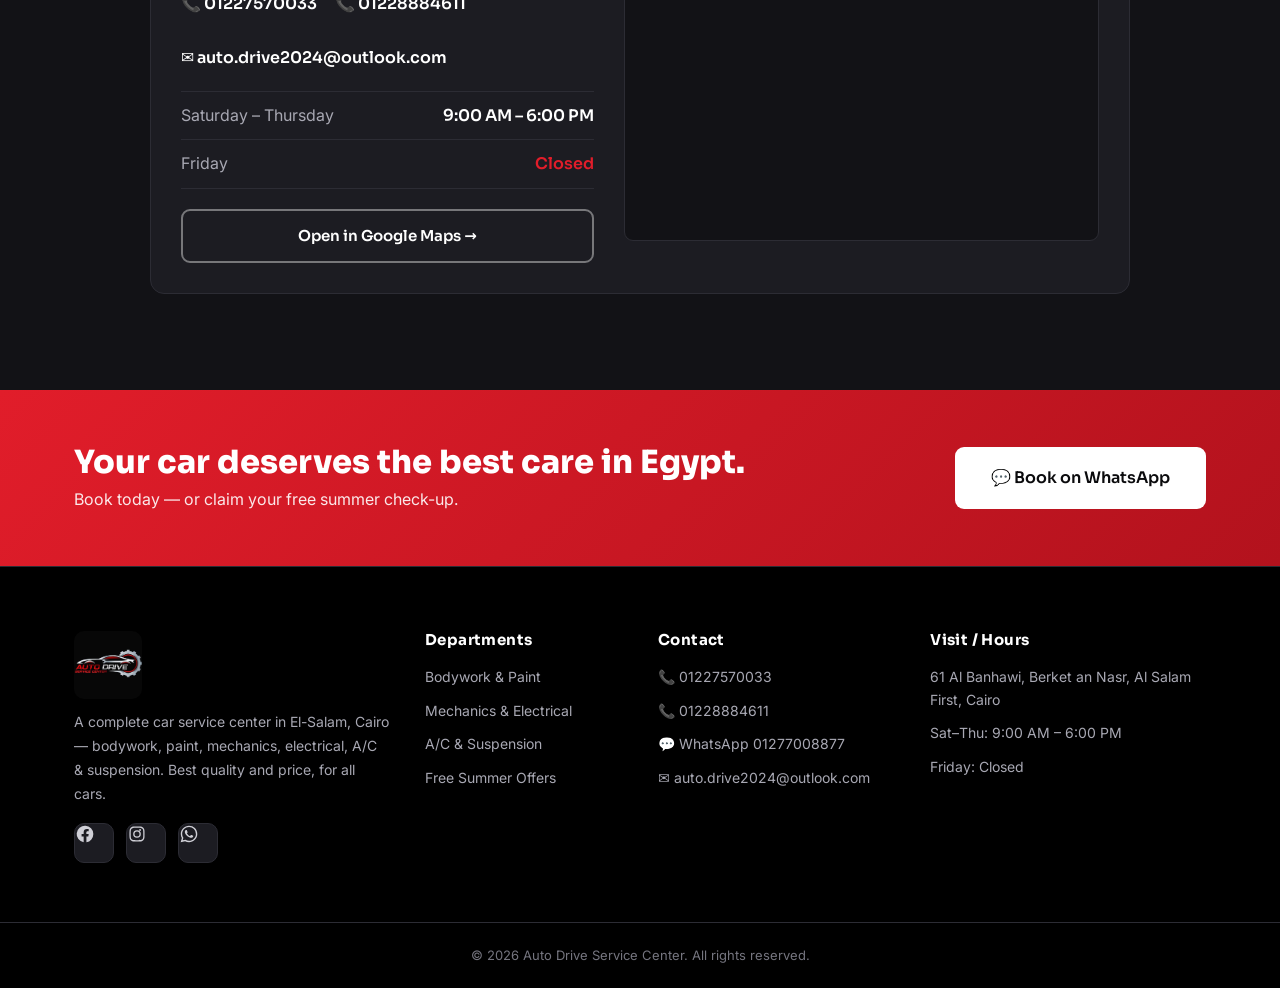
==== commit 36297bda: "Refactor: SVG icon system, semantic form, a11y, logical properties 1) Emoji->inline SVG icons (viewB" ====
--- a/prototype/index.html
+++ b/prototype/index.html
@@ -96,37 +96,49 @@
 
       <div class="grid grid-3">
         <article class="card reveal">
-          <div class="card__icon">🔨</div>
+          <div class="card__icon">
+            <svg class="icon" viewBox="0 0 24 24" aria-hidden="true" focusable="false"><path d="m15 12-8.5 8.5a2.12 2.12 0 1 1-3-3L12 9"/><path d="M17.64 15 22 10.64"/><path d="m20.91 11.7-1.25-1.25c-.6-.6-.94-1.4-.94-2.25v-.86L16.01 4.6a5.56 5.56 0 0 0-3.94-1.64H9l.92.82A6.18 6.18 0 0 1 12 8.4v1.56l2 2h.86c.85 0 1.65.34 2.25.94l1.25 1.25"/></svg>
+          </div>
           <h3>Bodywork (Denting)</h3>
           <p>Expert dent removal and panel straightening to restore your car's body.</p>
           <a href="#booking" class="card__link">Book service →</a>
         </article>
         <article class="card reveal">
-          <div class="card__icon">🎨</div>
+          <div class="card__icon">
+            <svg class="icon" viewBox="0 0 24 24" aria-hidden="true" focusable="false"><rect width="16" height="6" x="2" y="2" rx="2"/><path d="M10 16v-2a2 2 0 0 1 2-2h8a2 2 0 0 0 2-2V7a2 2 0 0 0-2-2h-2"/><rect width="4" height="6" x="8" y="16" rx="1"/></svg>
+          </div>
           <h3>Paint &amp; Duco</h3>
           <p>Professional spray painting and finishing with a perfect color match.</p>
           <a href="#booking" class="card__link">Book service →</a>
         </article>
         <article class="card reveal">
-          <div class="card__icon">⚙️</div>
+          <div class="card__icon">
+            <svg class="icon" viewBox="0 0 24 24" aria-hidden="true" focusable="false"><path d="M14.7 6.3a1 1 0 0 0 0 1.4l1.6 1.6a1 1 0 0 0 1.4 0l3.77-3.77a6 6 0 0 1-7.94 7.94l-6.91 6.91a2.12 2.12 0 0 1-3-3l6.91-6.91a6 6 0 0 1 7.94-7.94l-3.76 3.76z"/></svg>
+          </div>
           <h3>Mechanics</h3>
           <p>Engines, brakes, transmission and full mechanical repairs done right.</p>
           <a href="#booking" class="card__link">Book service →</a>
         </article>
         <article class="card reveal">
-          <div class="card__icon">⚡</div>
+          <div class="card__icon">
+            <svg class="icon" viewBox="0 0 24 24" aria-hidden="true" focusable="false"><path d="M13 2 3 14h9l-1 8 10-12h-9l1-8z"/></svg>
+          </div>
           <h3>Electrical</h3>
           <p>Computerized diagnostics, wiring and electrical fault-finding.</p>
           <a href="#booking" class="card__link">Book service →</a>
         </article>
         <article class="card reveal">
-          <div class="card__icon">❄️</div>
+          <div class="card__icon">
+            <svg class="icon" viewBox="0 0 24 24" aria-hidden="true" focusable="false"><line x1="12" y1="2" x2="12" y2="22"/><line x1="2" y1="12" x2="22" y2="12"/><path d="m20 16-4-4 4-4"/><path d="m4 8 4 4-4 4"/><path d="m16 4-4 4-4-4"/><path d="m8 20 4-4 4 4"/></svg>
+          </div>
           <h3>Air Conditioning</h3>
           <p>A/C servicing, gas refills and cooling repairs to beat the heat.</p>
           <a href="#booking" class="card__link">Book service →</a>
         </article>
         <article class="card reveal">
-          <div class="card__icon">🛞</div>
+          <div class="card__icon">
+            <svg class="icon" viewBox="0 0 24 24" aria-hidden="true" focusable="false"><path d="M5 4h14"/><path d="M5 20h14"/><path d="m8 4 8 5-8 5 8 5"/></svg>
+          </div>
           <h3>Suspension (Afsha)</h3>
           <p>Suspension, steering and undercarriage work for a smooth, safe ride.</p>
           <a href="#booking" class="card__link">Book service →</a>
@@ -140,21 +152,25 @@
     <div class="container">
       <div class="section__head reveal">
         <span class="eyebrow eyebrow--center">Limited-Time Offers</span>
-        <h2 class="section__title">Free This Summer ☀️</h2>
+        <h2 class="section__title">Free This Summer</h2>
         <p class="section__lead">Get your car checked before the heat does the talking — on us.</p>
       </div>
 
       <div class="grid grid-2">
         <article class="offer reveal">
           <span class="offer__tag">FREE</span>
-          <div class="offer__icon">🌞</div>
+          <div class="offer__icon">
+            <svg class="icon" viewBox="0 0 24 24" aria-hidden="true" focusable="false"><rect width="8" height="4" x="8" y="2" rx="1"/><path d="M16 4h2a2 2 0 0 1 2 2v14a2 2 0 0 1-2 2H6a2 2 0 0 1-2-2V6a2 2 0 0 1 2-2h2"/><path d="m9 14 2 2 4-4"/></svg>
+          </div>
           <h3>20-Point Summer Check-Up</h3>
           <p>A full 20-point inspection of your car, completely free for a limited time. Catch small issues before they become big bills.</p>
           <a href="https://wa.me/201277008877?text=Hi%2C%20I%27d%20like%20to%20claim%20the%20free%2020-point%20summer%20check-up." target="_blank" rel="noopener" class="btn btn--primary">Claim this offer</a>
         </article>
         <article class="offer reveal">
           <span class="offer__tag">FREE</span>
-          <div class="offer__icon">❄️</div>
+          <div class="offer__icon">
+            <svg class="icon" viewBox="0 0 24 24" aria-hidden="true" focusable="false"><line x1="12" y1="2" x2="12" y2="22"/><line x1="2" y1="12" x2="22" y2="12"/><path d="m20 16-4-4 4-4"/><path d="m4 8 4 4-4 4"/><path d="m16 4-4 4-4-4"/><path d="m8 20 4-4 4 4"/></svg>
+          </div>
           <h3>Free A/C Check</h3>
           <p>Make sure your air conditioning is summer-ready. We'll check it free of charge so you stay cool on every drive.</p>
           <a href="https://wa.me/201277008877?text=Hi%2C%20I%27d%20like%20to%20book%20the%20free%20A%2FC%20check." target="_blank" rel="noopener" class="btn btn--primary">Claim this offer</a>
@@ -220,10 +236,30 @@
         <p class="section__lead">We make car care simple for insurers and businesses alike.</p>
       </div>
       <div class="grid grid-4">
-        <div class="band__item reveal"><div class="band__icon">🛡️</div><h3>All Insurance Companies</h3><p>We work with every insurer and handle the claim paperwork for you.</p></div>
-        <div class="band__item reveal"><div class="band__icon">🧾</div><h3>Official Invoices</h3><p>Electronic and tax-compliant invoices for individuals and companies.</p></div>
-        <div class="band__item reveal"><div class="band__icon">🏢</div><h3>Corporate Accounts</h3><p>Special discounts and priority service for company fleets.</p></div>
-        <div class="band__item reveal"><div class="band__icon">🚛</div><h3>Nationwide Towing</h3><p>We partner with towing companies to reach you on any road in Egypt.</p></div>
+        <div class="band__item reveal">
+          <div class="band__icon">
+            <svg class="icon" viewBox="0 0 24 24" aria-hidden="true" focusable="false"><path d="M12 22s8-4 8-10V5l-8-3-8 3v7c0 6 8 10 8 10z"/><path d="m9 12 2 2 4-4"/></svg>
+          </div>
+          <h3>All Insurance Companies</h3><p>We work with every insurer and handle the claim paperwork for you.</p>
+        </div>
+        <div class="band__item reveal">
+          <div class="band__icon">
+            <svg class="icon" viewBox="0 0 24 24" aria-hidden="true" focusable="false"><path d="M4 2v20l2-1 2 1 2-1 2 1 2-1 2 1V2l-2 1-2-1-2 1-2-1-2 1-2-1-2 1Z"/><path d="M8 8h8"/><path d="M8 12h8"/><path d="M8 16h5"/></svg>
+          </div>
+          <h3>Official Invoices</h3><p>Electronic and tax-compliant invoices for individuals and companies.</p>
+        </div>
+        <div class="band__item reveal">
+          <div class="band__icon">
+            <svg class="icon" viewBox="0 0 24 24" aria-hidden="true" focusable="false"><path d="M6 22V4a2 2 0 0 1 2-2h8a2 2 0 0 1 2 2v18Z"/><path d="M2 22h20"/><path d="M10 6h4M10 10h4M10 14h4M10 18h4"/></svg>
+          </div>
+          <h3>Corporate Accounts</h3><p>Special discounts and priority service for company fleets.</p>
+        </div>
+        <div class="band__item reveal">
+          <div class="band__icon">
+            <svg class="icon" viewBox="0 0 24 24" aria-hidden="true" focusable="false"><path d="M10 17h4V5a1 1 0 0 0-1-1H2a1 1 0 0 0-1 1v12h3"/><path d="M14 9h4l3 3v5h-3"/><circle cx="6" cy="18" r="2"/><circle cx="17" cy="18" r="2"/><path d="M8 17h4"/></svg>
+          </div>
+          <h3>Nationwide Towing</h3><p>We partner with towing companies to reach you on any road in Egypt.</p>
+        </div>
       </div>
       <div class="band__cta reveal">
         <a href="https://wa.me/201277008877?text=Hi%2C%20I%27d%20like%20to%20discuss%20a%20corporate%2Ffleet%20account." target="_blank" rel="noopener" class="btn btn--primary btn--lg">Talk to us about your fleet</a>
@@ -262,45 +298,45 @@
       </div>
 
       <form class="form reveal" id="bookingForm" novalidate>
-        <div class="form__row">
+        <div class="form__grid">
           <div class="field">
             <label for="name">Full Name</label>
-            <input type="text" id="name" name="name" placeholder="e.g. Ahmed Hassan" required />
+            <input type="text" id="name" name="name" autocomplete="name" placeholder="e.g. Ahmed Hassan" required />
           </div>
           <div class="field">
-            <label for="phone">Phone Number</label>
-            <input type="tel" id="phone" name="phone" placeholder="01xxxxxxxxx" required />
-          </div>
-        </div>
-        <div class="form__row">
+            <label for="phone">Mobile Number</label>
+            <input type="tel" id="phone" name="phone" inputmode="numeric" autocomplete="tel"
+                   pattern="^01[0125][0-9]{8}$" placeholder="01XXXXXXXXX"
+                   aria-describedby="phoneHint" title="Egyptian mobile: 11 digits starting 010, 011, 012 or 015" required />
+            <span class="field__hint" id="phoneHint">11 digits — starts with 010, 011, 012 or 015.</span>
+          </div>
           <div class="field">
-            <label for="car">Car Model</label>
-            <input type="text" id="car" name="car" placeholder="e.g. Hyundai Elantra 2019" required />
+            <label for="car">Car Make &amp; Model</label>
+            <input type="text" id="car" name="car" autocomplete="off" placeholder="e.g. Hyundai Elantra 2019" required />
           </div>
           <div class="field">
-            <label for="date">Preferred Date</label>
-            <input type="date" id="date" name="date" required />
-          </div>
-        </div>
-        <div class="field">
-          <label for="service">Service Needed</label>
-          <select id="service" name="service" required>
-            <option value="" disabled selected>Choose a service…</option>
-            <option>Bodywork (Denting)</option>
-            <option>Paint &amp; Duco</option>
-            <option>Mechanics</option>
-            <option>Electrical</option>
-            <option>Air Conditioning</option>
-            <option>Suspension (Afsha)</option>
-            <option>Free Summer Check-Up</option>
-          </select>
-        </div>
-        <div class="field">
-          <label for="notes">Notes (optional)</label>
-          <textarea id="notes" name="notes" rows="3" placeholder="Describe the issue…"></textarea>
-        </div>
-        <button type="submit" class="btn btn--primary btn--block btn--lg">Request Appointment</button>
-        <p class="form__success" id="formSuccess" hidden>✅ Thank you! We'll contact you shortly to confirm your appointment.</p>
+            <label for="service">Preferred Service Department</label>
+            <select id="service" name="service" required>
+              <option value="" disabled selected>Choose a department…</option>
+              <option>Bodywork (Denting)</option>
+              <option>Paint &amp; Duco</option>
+              <option>Mechanics</option>
+              <option>Electrical</option>
+              <option>Air Conditioning</option>
+              <option>Suspension (Afsha)</option>
+            </select>
+          </div>
+          <div class="field">
+            <label for="date">Preferred Date <span class="field__opt">(optional)</span></label>
+            <input type="date" id="date" name="date" autocomplete="off" />
+          </div>
+          <div class="field field--full">
+            <label for="notes">Notes <span class="field__opt">(optional)</span></label>
+            <textarea id="notes" name="notes" rows="3" placeholder="Describe the issue…"></textarea>
+          </div>
+        </div>
+        <button type="submit" class="btn btn--primary btn--block btn--lg" id="bookingSubmit">Request Appointment</button>
+        <p class="form__success" id="formSuccess" role="status" aria-live="polite" hidden>✅ Thank you! We'll contact you shortly to confirm your appointment.</p>
       </form>
     </div>
   </section>
@@ -315,7 +351,7 @@
       </div>
       <div class="location-single reveal">
         <div class="location-single__info">
-          <h3 class="location__title">🔧 Auto Drive Service Center</h3>
+          <h3 class="location__title">Auto Drive Service Center</h3>
           <p class="location__addr">61 Al Banhawi, Berket an Nasr,<br>Al Salam First, Cairo Governorate</p>
           <div class="location__phones">
             <a href="tel:+201227570033">📞 01227570033</a>
@@ -330,7 +366,7 @@
         </div>
         <div class="location__map">
           <iframe
-            title="Auto Drive Service Center location"
+            title="Auto Drive Service Center location on Google Maps"
             src="https://maps.google.com/maps?q=30.1428575,31.3856474&z=17&output=embed"
             loading="lazy" referrerpolicy="no-referrer-when-downgrade"></iframe>
         </div>
--- a/prototype/styles.css
+++ b/prototype/styles.css
@@ -1,6 +1,7 @@
 /* =========================================================
-   Auto Drive Center — Design System
+   Auto Drive Service Center — Design System
    Palette: charcoal / black + vibrant red accent + white
+   Authored with CSS Logical Properties for native RTL support.
    ========================================================= */
 :root{
   --black:#0b0b0d;
@@ -15,6 +16,8 @@
   --red:#e11d2a;
   --red-dark:#b3121d;
   --red-glow:rgba(225,29,42,.35);
+  --invalid:#e5484d;
+  --wa:#25d366;
   --radius:14px;
   --radius-sm:9px;
   --maxw:1180px;
@@ -23,6 +26,10 @@
   --ease:cubic-bezier(.22,1,.36,1);
   --ff-head:"Sora",system-ui,sans-serif;
   --ff-body:"Inter",system-ui,sans-serif;
+  /* Icon system */
+  --icon-size:30px;
+  --icon-stroke:2;
+  --icon-color:var(--red);
 }
 
 *{box-sizing:border-box;margin:0;padding:0}
@@ -39,88 +46,103 @@
 a{color:inherit;text-decoration:none}
 h1,h2,h3,h4{font-family:var(--ff-head);line-height:1.15;font-weight:700}
 
-.container{width:100%;max-width:var(--maxw);margin:0 auto;padding:0 24px}
+.container{width:100%;max-width:var(--maxw);margin-inline:auto;padding-inline:24px}
 .text-accent{color:var(--red)}
+
+/* Accessible keyboard focus (WCAG 2.4.7) */
+a:focus-visible,button:focus-visible,.btn:focus-visible,
+input:focus-visible,select:focus-visible,textarea:focus-visible{
+  outline:2px solid #fff;outline-offset:2px;border-radius:4px;
+}
+
+/* ---------- Icon system (inline SVG) ---------- */
+.icon{
+  inline-size:var(--icon-size);block-size:var(--icon-size);display:block;flex:none;
+  fill:none;stroke:currentColor;stroke-width:var(--icon-stroke);
+  stroke-linecap:round;stroke-linejoin:round;color:var(--icon-color);
+  transition:transform .3s var(--ease),color .3s;
+}
 
 /* ---------- Buttons ---------- */
 .btn{
+  position:relative;
   display:inline-flex;align-items:center;justify-content:center;gap:.5rem;
   font-family:var(--ff-head);font-weight:600;font-size:15px;
-  padding:13px 26px;border-radius:var(--radius-sm);
+  padding-block:13px;padding-inline:26px;border-radius:var(--radius-sm);
   border:2px solid transparent;cursor:pointer;
-  transition:transform .25s var(--ease),box-shadow .25s var(--ease),background .25s,color .25s,border-color .25s;
+  transition:transform .25s var(--ease),box-shadow .25s var(--ease),background .25s,color .25s,border-color .25s,opacity .2s;
   white-space:nowrap;
 }
-.btn--lg{padding:16px 34px;font-size:16px}
-.btn--block{width:100%}
+.btn--lg{padding-block:16px;padding-inline:34px;font-size:16px}
+.btn--block{inline-size:100%}
 .btn--primary{background:var(--red);color:#fff;box-shadow:var(--shadow-red)}
 .btn--primary:hover{background:var(--red-dark);transform:translateY(-3px);box-shadow:0 20px 50px -10px var(--red-glow)}
 .btn--ghost{background:transparent;color:#fff;border-color:rgba(255,255,255,.4)}
 .btn--ghost:hover{border-color:#fff;background:rgba(255,255,255,.08);transform:translateY(-3px)}
 .btn--light{background:#fff;color:var(--black)}
 .btn--light:hover{transform:translateY(-3px);box-shadow:0 18px 40px -14px rgba(0,0,0,.6)}
-.btn--wa{background:#25d366;color:#0b3d24}
+.btn--wa{background:var(--wa);color:#0b3d24}
 .btn--wa:hover{background:#1ebe5b;transform:translateY(-3px);box-shadow:0 16px 40px -12px rgba(37,211,102,.4)}
+/* Disabled + loading states */
+.btn[disabled]{opacity:.6;cursor:not-allowed;transform:none}
+.btn.is-loading{pointer-events:none;color:transparent}
+.btn.is-loading::after{
+  content:"";position:absolute;inset-block-start:50%;inset-inline-start:50%;
+  inline-size:18px;block-size:18px;margin-block-start:-9px;margin-inline-start:-9px;
+  border:2px solid rgba(255,255,255,.45);border-block-start-color:#fff;border-radius:50%;
+  animation:spin .7s linear infinite;
+}
+@keyframes spin{to{transform:rotate(360deg)}}
 
 /* ---------- Eyebrow / Section heads ---------- */
 .eyebrow{
   display:inline-block;color:var(--red);font-family:var(--ff-head);
-  font-weight:700;font-size:13px;letter-spacing:3px;text-transform:uppercase;margin-bottom:14px;
+  font-weight:700;font-size:13px;letter-spacing:3px;text-transform:uppercase;margin-block-end:14px;
 }
 .eyebrow--center{display:block;text-align:center}
-.section{padding:96px 0}
+.section{padding-block:96px}
 .section--dark{background:var(--charcoal)}
-.section__head{max-width:680px;margin:0 auto 56px;text-align:center}
+.section__head{max-width:680px;margin-inline:auto;margin-block-end:56px;text-align:center}
 .section__title{font-size:clamp(28px,4vw,42px);font-weight:800;letter-spacing:-.5px}
-.section__title--left{text-align:left}
-.section__lead{color:var(--grey);margin-top:14px;font-size:17px}
+.section__title--left{text-align:start}
+.section__lead{color:var(--grey);margin-block-start:14px;font-size:17px}
 
 /* ---------- Topbar ---------- */
-.topbar{background:#000;border-bottom:1px solid var(--line);font-size:13px;color:var(--grey)}
-.topbar__inner{display:flex;justify-content:space-between;align-items:center;height:42px}
+.topbar{background:#000;border-block-end:1px solid var(--line);font-size:13px;color:var(--grey)}
+.topbar__inner{display:flex;justify-content:space-between;align-items:center;block-size:42px}
 .topbar__links{display:flex;gap:22px}
 .topbar__links a:hover{color:#fff}
 
 /* ---------- Header ---------- */
 .header{
-  position:sticky;top:0;z-index:60;
+  position:sticky;inset-block-start:0;z-index:60;
   background:rgba(11,11,13,.72);backdrop-filter:blur(14px);
-  border-bottom:1px solid transparent;transition:all .3s var(--ease);
-}
-.header.scrolled{background:rgba(11,11,13,.95);border-bottom-color:var(--line);box-shadow:0 10px 30px -18px #000}
-.header__inner{display:flex;align-items:center;justify-content:space-between;height:74px}
+  border-block-end:1px solid transparent;transition:all .3s var(--ease);
+}
+.header.scrolled{background:rgba(11,11,13,.95);border-block-end-color:var(--line);box-shadow:0 10px 30px -18px #000}
+.header__inner{display:flex;align-items:center;justify-content:space-between;block-size:74px}
 .brand{display:flex;align-items:center;gap:12px}
-.brand__mark{
-  width:44px;height:44px;border-radius:10px;display:grid;place-items:center;
-  background:linear-gradient(135deg,var(--red),var(--red-dark));
-  font-family:var(--ff-head);font-weight:800;font-size:16px;color:#fff;
-  box-shadow:var(--shadow-red);
-}
-.brand__text{display:flex;flex-direction:column;line-height:1.1}
-.brand__text strong{font-family:var(--ff-head);font-size:17px;letter-spacing:.3px}
-.brand__text small{color:var(--grey);font-size:12px}
-.brand__logo{height:54px;width:auto;border-radius:10px;display:block}
-.brand--footer .brand__logo{height:68px}
-@media (max-width:760px){.brand__logo{height:46px}}
+.brand__logo{block-size:54px;inline-size:auto;border-radius:10px;display:block}
+.brand--footer .brand__logo{block-size:68px}
 .nav{display:flex;align-items:center;gap:30px}
 .nav__link{font-size:15px;font-weight:500;color:var(--grey);transition:color .2s;position:relative}
 .nav__link:hover{color:#fff}
-.nav__link::after{content:"";position:absolute;left:0;bottom:-6px;width:0;height:2px;background:var(--red);transition:width .25s var(--ease)}
-.nav__link:hover::after{width:100%}
+.nav__link::after{content:"";position:absolute;inset-inline-start:0;inset-block-end:-6px;inline-size:0;block-size:2px;background:var(--red);transition:inline-size .25s var(--ease)}
+.nav__link:hover::after{inline-size:100%}
 .nav__cta{color:#fff!important}
 .nav__cta::after{display:none}
 .lang-btn{
   font-family:var(--ff-head);font-weight:600;font-size:14px;line-height:1;
-  padding:9px 15px;border-radius:999px;border:1.5px solid var(--line);
+  padding-block:9px;padding-inline:15px;border-radius:999px;border:1.5px solid var(--line);
   color:#fff;display:inline-flex;align-items:center;gap:6px;
   transition:border-color .2s,background .2s,transform .25s var(--ease);
 }
 .lang-btn:hover{border-color:var(--red);background:rgba(225,29,42,.12);transform:translateY(-2px)}
 .nav-toggle{display:none;flex-direction:column;gap:5px;background:none;border:0;cursor:pointer;padding:8px}
-.nav-toggle span{width:26px;height:2px;background:#fff;border-radius:2px;transition:.3s}
+.nav-toggle span{inline-size:26px;block-size:2px;background:#fff;border-radius:2px;transition:.3s}
 
 /* ---------- Hero ---------- */
-.hero{position:relative;min-height:92vh;display:flex;align-items:center;overflow:hidden}
+.hero{position:relative;min-block-size:92vh;display:flex;align-items:center;overflow:hidden}
 .hero__bg{
   position:absolute;inset:0;
   /* Drop a file at images/hero.jpg to show a photo; until then the gradient shows. */
@@ -129,7 +151,7 @@
     radial-gradient(1200px 600px at 75% 20%,rgba(225,29,42,.18),transparent 60%),
     linear-gradient(135deg,#0b0b0d 0%,#16161c 55%,#0b0b0d 100%);
   background-size:cover,auto,auto;
-  background-position:center,center,center;
+  background-position:center;
   background-repeat:no-repeat;
 }
 .hero__bg::before{
@@ -141,79 +163,64 @@
           mask-image:radial-gradient(900px 500px at 70% 30%,#000,transparent 75%);
 }
 .hero__overlay{position:absolute;inset:0;background:linear-gradient(90deg,rgba(0,0,0,.55),transparent 70%)}
-.hero__inner{position:relative;z-index:2;padding:80px 24px}
+.hero__inner{position:relative;z-index:2;padding-block:80px;padding-inline:24px}
 .hero__content{max-width:720px}
 .hero__title{font-size:clamp(38px,6.2vw,68px);font-weight:800;letter-spacing:-1.5px}
-.hero__sub{margin-top:22px;font-size:clamp(16px,2vw,20px);color:var(--grey);max-width:560px}
+.hero__sub{margin-block-start:22px;font-size:clamp(16px,2vw,20px);color:var(--grey);max-width:560px}
 .hero__sub strong{color:#fff}
-.hero__actions{display:flex;flex-wrap:wrap;gap:16px;margin-top:36px}
-.hero__badges{list-style:none;display:flex;flex-wrap:wrap;gap:14px 28px;margin-top:40px;color:var(--grey);font-size:14px}
-.hero__badges li{display:flex;align-items:center}
-.specs{list-style:none;display:flex;flex-wrap:wrap;gap:10px 12px;margin-top:30px}
+.hero__actions{display:flex;flex-wrap:wrap;gap:16px;margin-block-start:36px}
+.specs{list-style:none;display:flex;flex-wrap:wrap;gap:10px 12px;margin-block-start:30px}
 .specs li{
   display:flex;align-items:center;gap:6px;font-size:14px;font-weight:500;color:#e6e6ea;
   background:rgba(255,255,255,.06);border:1px solid rgba(255,255,255,.12);
-  padding:8px 14px;border-radius:999px;backdrop-filter:blur(4px);
-}
-.hero__scroll{position:absolute;bottom:26px;left:50%;transform:translateX(-50%);z-index:2;width:26px;height:42px;border:2px solid rgba(255,255,255,.35);border-radius:14px;display:grid;justify-items:center;padding-top:8px}
-.hero__scroll span{width:4px;height:8px;background:#fff;border-radius:2px;animation:scroll 1.6s infinite}
+  padding-block:8px;padding-inline:14px;border-radius:999px;backdrop-filter:blur(4px);
+}
+.hero__scroll{position:absolute;inset-block-end:26px;inset-inline-start:50%;transform:translateX(-50%);z-index:2;inline-size:26px;block-size:42px;border:2px solid rgba(255,255,255,.35);border-radius:14px;display:grid;justify-items:center;padding-block-start:8px}
+.hero__scroll span{inline-size:4px;block-size:8px;background:#fff;border-radius:2px;animation:scroll 1.6s infinite}
 @keyframes scroll{0%{opacity:0;transform:translateY(-4px)}50%{opacity:1}100%{opacity:0;transform:translateY(10px)}}
 
 /* ---------- Stats ---------- */
 .stats{background:var(--red);position:relative;z-index:3}
-.stats__grid{display:grid;grid-template-columns:repeat(4,1fr);text-align:center;padding:44px 24px}
-.stat{padding:6px 10px;border-right:1px solid rgba(255,255,255,.2)}
-.stat:last-child{border-right:0}
+.stats__grid{display:grid;grid-template-columns:repeat(4,1fr);text-align:center;padding-block:44px;padding-inline:24px}
+.stat{padding-block:6px;padding-inline:10px;border-inline-end:1px solid rgba(255,255,255,.2)}
+.stat:last-child{border-inline-end:0}
 .stat__num{font-family:var(--ff-head);font-weight:800;font-size:clamp(30px,4vw,46px);line-height:1}
-.stat__label{margin-top:8px;font-size:14px;color:rgba(255,255,255,.88);font-weight:500}
-
-/* ---------- Feature cards ---------- */
+.stat__label{margin-block-start:8px;font-size:14px;color:rgba(255,255,255,.88);font-weight:500}
+
+/* ---------- Grid + feature cards ---------- */
 .grid{display:grid;gap:24px}
 .grid-2{grid-template-columns:repeat(2,1fr)}
 .grid-3{grid-template-columns:repeat(3,1fr)}
 .grid-4{grid-template-columns:repeat(4,1fr)}
 .feature{
   background:var(--surface);border:1px solid var(--line);border-radius:var(--radius);
-  padding:34px 28px;transition:transform .3s var(--ease),border-color .3s,box-shadow .3s;
+  padding-block:34px;padding-inline:28px;transition:transform .3s var(--ease),border-color .3s,box-shadow .3s;
 }
 .feature:hover{transform:translateY(-6px);border-color:var(--red);box-shadow:var(--shadow)}
-.feature__icon{font-size:34px;width:64px;height:64px;border-radius:14px;display:grid;place-items:center;background:var(--charcoal);margin-bottom:20px}
-.feature h3{font-size:20px;margin-bottom:10px}
+.feature__icon{font-size:34px;inline-size:64px;block-size:64px;border-radius:14px;display:grid;place-items:center;background:var(--charcoal);margin-block-end:20px}
+.feature h3{font-size:20px;margin-block-end:10px}
 .feature p{color:var(--grey)}
 
 /* ---------- Service cards ---------- */
 .card{
   background:var(--surface);border:1px solid var(--line);border-radius:var(--radius);
-  padding:30px 26px;position:relative;overflow:hidden;
+  padding-block:30px;padding-inline:26px;position:relative;overflow:hidden;
   transition:transform .3s var(--ease),box-shadow .3s,border-color .3s;
 }
-.card::before{content:"";position:absolute;left:0;top:0;height:3px;width:100%;background:var(--red);transform:scaleX(0);transform-origin:left;transition:transform .35s var(--ease)}
+.card::before{content:"";position:absolute;inset-inline-start:0;inset-block-start:0;block-size:3px;inline-size:100%;background:var(--red);transform:scaleX(0);transform-origin:left;transition:transform .35s var(--ease)}
 .card:hover{transform:translateY(-6px);box-shadow:var(--shadow);border-color:var(--surface-2)}
 .card:hover::before{transform:scaleX(1)}
-.card__icon{font-size:30px;margin-bottom:16px}
-.card h3{font-size:18px;margin-bottom:10px}
-.card p{color:var(--grey);font-size:15px;min-height:66px}
-.card__link{display:inline-block;margin-top:14px;color:var(--red);font-weight:600;font-size:14px;font-family:var(--ff-head)}
+.card:hover .icon{transform:scale(1.12)}
+.card__icon{--icon-size:32px;color:var(--icon-color);margin-block-end:16px}
+.card h3{font-size:18px;margin-block-end:10px}
+.card p{color:var(--grey);font-size:15px;min-block-size:66px}
+.card__link{display:inline-block;margin-block-start:14px;color:var(--red);font-weight:600;font-size:14px;font-family:var(--ff-head)}
 .card__link:hover{color:#fff}
 
-/* ---------- Engineer ---------- */
-.engineer__grid{display:grid;grid-template-columns:.95fr 1.05fr;gap:56px;align-items:center}
-.engineer__media{position:relative}
-.engineer__photo{
-  aspect-ratio:4/4.4;border-radius:18px;border:1px solid var(--line);
-  background:
-    radial-gradient(400px 260px at 50% 20%,rgba(225,29,42,.25),transparent 60%),
-    linear-gradient(160deg,#1d1d24,#101015);
-  position:relative;overflow:hidden;
-}
-.engineer__photo::after{content:"👨‍🔧";position:absolute;inset:0;display:grid;place-items:center;font-size:120px;opacity:.5}
-.engineer__tag{position:absolute;right:-14px;bottom:24px;background:var(--red);border-radius:14px;padding:16px 20px;display:flex;align-items:center;gap:12px;box-shadow:var(--shadow-red)}
-.engineer__tag-num{font-family:var(--ff-head);font-weight:800;font-size:30px}
-.engineer__tag-txt{font-size:13px;line-height:1.3}
-.engineer__content p{color:var(--grey);margin:18px 0}
-.ticklist{list-style:none;margin:18px 0 28px}
-.ticklist li{padding-left:30px;position:relative;margin-bottom:12px;color:#e6e6ea}
-.ticklist li::before{content:"✓";position:absolute;left:0;top:0;color:#fff;background:var(--red);width:20px;height:20px;border-radius:50%;display:grid;place-items:center;font-size:12px}
+/* ---------- Tick list (used by About) ---------- */
+.ticklist{list-style:none;margin-block:18px 28px}
+.ticklist li{padding-inline-start:30px;position:relative;margin-block-end:12px;color:#e6e6ea}
+.ticklist li::before{content:"✓";position:absolute;inset-inline-start:0;inset-block-start:0;color:#fff;background:var(--red);inline-size:20px;block-size:20px;border-radius:50%;display:grid;place-items:center;font-size:12px}
 
 /* ---------- About ---------- */
 .about__grid{display:grid;grid-template-columns:.95fr 1.05fr;gap:56px;align-items:center}
@@ -229,118 +236,128 @@
   background-repeat:no-repeat;
 }
 .about__photo::after{content:"🚗";position:absolute;inset:0;display:grid;place-items:center;font-size:110px;opacity:.18}
-.about__content p{color:var(--grey);margin:18px 0}
+.about__content p{color:var(--grey);margin-block:18px}
 
 /* ---------- Offers ---------- */
 .offer{
   position:relative;background:linear-gradient(160deg,#211016,var(--surface));
-  border:1px solid #3a2030;border-radius:var(--radius);padding:36px 30px;overflow:hidden;
+  border:1px solid #3a2030;border-radius:var(--radius);padding-block:36px;padding-inline:30px;overflow:hidden;
   transition:transform .3s var(--ease),box-shadow .3s,border-color .3s;
 }
 .offer:hover{transform:translateY(-6px);border-color:var(--red);box-shadow:var(--shadow)}
-.offer__tag{position:absolute;top:18px;right:18px;background:var(--red);color:#fff;font-family:var(--ff-head);font-weight:800;font-size:12px;letter-spacing:1px;padding:5px 12px;border-radius:999px}
-.offer__icon{font-size:40px;margin-bottom:14px}
-.offer h3{font-size:24px;margin-bottom:10px}
-.offer p{color:var(--grey);margin-bottom:22px}
+.offer:hover .icon{transform:scale(1.1)}
+.offer__tag{position:absolute;inset-block-start:18px;inset-inline-end:18px;background:var(--red);color:#fff;font-family:var(--ff-head);font-weight:800;font-size:12px;letter-spacing:1px;padding-block:5px;padding-inline:12px;border-radius:999px}
+.offer__icon{--icon-size:40px;color:var(--icon-color);margin-block-end:14px}
+.offer h3{font-size:24px;margin-block-end:10px}
+.offer p{color:var(--grey);margin-block-end:22px}
 
 /* ---------- Insurance / Fleet band ---------- */
-.band__item{background:var(--surface);border:1px solid var(--line);border-radius:var(--radius);padding:28px 24px;transition:transform .3s var(--ease),border-color .3s}
+.band__item{background:var(--surface);border:1px solid var(--line);border-radius:var(--radius);padding-block:28px;padding-inline:24px;transition:transform .3s var(--ease),border-color .3s}
 .band__item:hover{transform:translateY(-5px);border-color:var(--red)}
-.band__icon{font-size:30px;width:58px;height:58px;border-radius:13px;display:grid;place-items:center;background:var(--charcoal);margin-bottom:16px}
-.band__item h3{font-size:18px;margin-bottom:9px}
+.band__item:hover .icon{transform:scale(1.1)}
+.band__icon{--icon-size:28px;color:var(--icon-color);inline-size:58px;block-size:58px;border-radius:13px;display:grid;place-items:center;background:var(--charcoal);margin-block-end:16px}
+.band__item h3{font-size:18px;margin-block-end:9px}
 .band__item p{color:var(--grey);font-size:15px}
-.band__cta{text-align:center;margin-top:44px}
+.band__cta{text-align:center;margin-block-start:44px}
 
 /* ---------- Hours ---------- */
-.hours{list-style:none;margin:20px 0;border-top:1px solid var(--line)}
-.hours li{display:flex;justify-content:space-between;align-items:center;gap:16px;padding:11px 0;border-bottom:1px solid var(--line)}
+.hours{list-style:none;margin-block:20px;border-block-start:1px solid var(--line)}
+.hours li{display:flex;justify-content:space-between;align-items:center;gap:16px;padding-block:11px;border-block-end:1px solid var(--line)}
 .hours span{color:var(--grey)}
 .hours strong{font-family:var(--ff-head);font-weight:600;color:#fff}
 .hours__closed{color:var(--red)!important}
 
 /* ---------- Social ---------- */
-.social{display:flex;gap:12px;margin-top:18px}
-.social a{width:40px;height:40px;border-radius:10px;display:grid;place-items:center;background:var(--surface);border:1px solid var(--line);transition:transform .25s var(--ease),background .25s,border-color .25s}
+.social{display:flex;gap:12px;margin-block-start:18px}
+.social a{inline-size:40px;block-size:40px;border-radius:10px;display:grid;place-items:center;background:var(--surface);border:1px solid var(--line);transition:transform .25s var(--ease),background .25s,border-color .25s}
 .social a:hover{transform:translateY(-3px);border-color:var(--red);background:rgba(225,29,42,.12)}
-.social svg{width:20px;height:20px;fill:#cfcfd6}
+.social svg{inline-size:20px;block-size:20px;fill:#cfcfd6}
 .social a:hover svg{fill:#fff}
 
 /* ---------- Steps ---------- */
-.steps .step{background:transparent;text-align:left;padding:8px 4px;position:relative}
-.step__n{font-family:var(--ff-head);font-weight:800;font-size:40px;color:var(--surface-2);display:block;margin-bottom:6px;transition:color .3s}
+.steps .step{background:transparent;text-align:start;padding-block:8px;padding-inline:4px;position:relative}
+.step__n{font-family:var(--ff-head);font-weight:800;font-size:40px;color:var(--surface-2);display:block;margin-block-end:6px;transition:color .3s}
 .step:hover .step__n{color:var(--red)}
-.step h3{font-size:18px;margin-bottom:8px}
+.step h3{font-size:18px;margin-block-end:8px}
 .step p{color:var(--grey);font-size:15px}
 
 /* ---------- Booking ---------- */
 .booking{background:linear-gradient(180deg,var(--black),var(--charcoal-2))}
 .booking__grid{display:grid;grid-template-columns:.85fr 1.15fr;gap:56px;align-items:start}
-.booking__intro p{color:var(--grey);margin:16px 0 24px}
+.booking__intro p{color:var(--grey);margin-block:16px 24px}
 .booking__call{display:flex;flex-direction:column;gap:12px}
 .booking__phone{font-family:var(--ff-head);font-weight:700;font-size:22px;color:#fff;transition:color .2s}
 .booking__phone:hover{color:var(--red)}
-.booking__phone--wa{color:#25d366}
+.booking__phone--wa{color:var(--wa)}
 .booking__phone--wa:hover{color:#1ebe5b}
 .form{background:var(--surface);border:1px solid var(--line);border-radius:var(--radius);padding:34px;box-shadow:var(--shadow)}
-.form__row{display:grid;grid-template-columns:1fr 1fr;gap:18px}
-.field{margin-bottom:18px;display:flex;flex-direction:column}
-.field label{font-size:13px;font-weight:600;color:var(--grey);margin-bottom:7px;font-family:var(--ff-head)}
+.form__grid{display:grid;grid-template-columns:1fr 1fr;gap:18px;margin-block-end:22px}
+.field{display:flex;flex-direction:column;min-inline-size:0}
+.field--full{grid-column:1 / -1}
+.field label{font-size:13px;font-weight:600;color:var(--grey);margin-block-end:7px;font-family:var(--ff-head);transition:color .2s}
+.field:focus-within label{color:var(--red)}
+.field__opt{color:var(--grey-dim);font-weight:400}
+.field__hint{font-size:12px;color:var(--grey-dim);margin-block-start:6px;transition:color .2s}
 .field input,.field select,.field textarea{
   background:var(--charcoal);border:1px solid var(--line);border-radius:var(--radius-sm);
-  color:#fff;padding:13px 14px;font-family:var(--ff-body);font-size:15px;transition:border-color .2s,box-shadow .2s;
+  color:#fff;padding-block:13px;padding-inline:14px;font-family:var(--ff-body);font-size:15px;
+  inline-size:100%;transition:border-color .2s,box-shadow .2s;
 }
 .field input::placeholder,.field textarea::placeholder{color:var(--grey-dim)}
 .field input:focus,.field select:focus,.field textarea:focus{outline:none;border-color:var(--red);box-shadow:0 0 0 3px var(--red-glow)}
 .field textarea{resize:vertical}
-.form__success{margin-top:16px;color:#37d27a;font-weight:600;text-align:center}
-
-/* ---------- Locations ---------- */
-.location{background:var(--surface);border:1px solid var(--line);border-radius:var(--radius);padding:30px;transition:border-color .3s,transform .3s var(--ease)}
-.location:hover{border-color:var(--red);transform:translateY(-4px)}
-.location__title{color:var(--red);font-size:22px;margin-bottom:14px}
-.location__addr{color:var(--grey);margin-bottom:16px}
-.location__phones{display:flex;flex-wrap:wrap;gap:18px;margin-bottom:18px}
+/* Validation feedback only after the user interacts (no red-on-load) */
+.field input:user-invalid,.field select:user-invalid,.field textarea:user-invalid{
+  border-color:var(--invalid);box-shadow:0 0 0 3px rgba(229,72,77,.22);
+}
+.field input:user-invalid ~ .field__hint{color:var(--invalid)}
+.form__success{margin-block-start:16px;color:#37d27a;font-weight:600;text-align:center}
+
+/* ---------- Location ---------- */
+.location__title{color:var(--red);font-size:22px;margin-block-end:14px}
+.location__addr{color:var(--grey);margin-block-end:16px}
+.location__phones{display:flex;flex-wrap:wrap;gap:18px;margin-block-end:18px}
 .location__phones a{font-family:var(--ff-head);font-weight:600;font-size:16px}
 .location__phones a:hover{color:var(--red)}
-.location__map{height:180px;border-radius:var(--radius-sm);border:1px solid var(--line);overflow:hidden;background:var(--charcoal)}
-.location__map iframe{width:100%;height:100%;border:0;display:block;filter:grayscale(.3) contrast(1.05)}
 .location-single{
-  display:grid;grid-template-columns:1fr 1.15fr;gap:30px;align-items:stretch;
+  display:grid;grid-template-columns:1fr 1.15fr;gap:30px;align-items:start;
   background:var(--surface);border:1px solid var(--line);border-radius:var(--radius);
-  padding:30px;max-width:980px;margin:0 auto;transition:border-color .3s,transform .3s var(--ease);
+  padding:30px;max-width:980px;margin-inline:auto;transition:border-color .3s,transform .3s var(--ease);
 }
 .location-single:hover{border-color:var(--red);transform:translateY(-4px)}
 .location-single__info{display:flex;flex-direction:column;justify-content:center}
-.location-single .location__map{height:100%;min-height:240px}
-.location__email{margin-top:10px}
+/* Fluid, aspect-ratio map container (no hardcoded pixel height) */
+.location__map{aspect-ratio:4/3;inline-size:100%;border-radius:var(--radius-sm);border:1px solid var(--line);overflow:hidden;background:var(--charcoal)}
+.location__map iframe{inline-size:100%;block-size:100%;border:0;display:block;filter:grayscale(.3) contrast(1.05)}
+.location__email{margin-block-start:10px}
 .location__email a{font-family:var(--ff-head);font-weight:600}
 .location__email a:hover{color:var(--red)}
 
 /* ---------- CTA banner ---------- */
 .cta-banner{background:linear-gradient(135deg,var(--red),var(--red-dark));position:relative;overflow:hidden}
-.cta-banner__inner{display:flex;align-items:center;justify-content:space-between;gap:30px;padding:54px 24px;flex-wrap:wrap}
+.cta-banner__inner{display:flex;align-items:center;justify-content:space-between;gap:30px;padding-block:54px;padding-inline:24px;flex-wrap:wrap}
 .cta-banner h2{font-size:clamp(24px,3vw,32px);font-weight:800}
-.cta-banner p{color:rgba(255,255,255,.9);margin-top:6px}
+.cta-banner p{color:rgba(255,255,255,.9);margin-block-start:6px}
 
 /* ---------- Footer ---------- */
-.footer{background:#000;border-top:1px solid var(--line);padding-top:64px}
-.footer__grid{display:grid;grid-template-columns:1.6fr 1fr 1.2fr 1.4fr;gap:36px;padding-bottom:48px}
-.footer__col h4{font-size:15px;margin-bottom:18px;letter-spacing:.4px}
-.footer__col a,.footer__col p{display:block;color:var(--grey);font-size:14px;margin-bottom:11px;transition:color .2s}
+.footer{background:#000;border-block-start:1px solid var(--line);padding-block-start:64px}
+.footer__grid{display:grid;grid-template-columns:1.6fr 1fr 1.2fr 1.4fr;gap:36px;padding-block-end:48px}
+.footer__col h4{font-size:15px;margin-block-end:18px;letter-spacing:.4px}
+.footer__col a,.footer__col p{display:block;color:var(--grey);font-size:14px;margin-block-end:11px;transition:color .2s}
 .footer__col a:hover{color:#fff}
-.brand--footer{margin-bottom:16px}
+.brand--footer{margin-block-end:16px}
 .footer__about{color:var(--grey);font-size:14px;line-height:1.7}
-.footer__bar{border-top:1px solid var(--line);padding:22px 0;font-size:13px;color:var(--grey-dim);text-align:center}
+.footer__bar{border-block-start:1px solid var(--line);padding-block:22px;font-size:13px;color:var(--grey-dim);text-align:center}
 
 /* ---------- Floating buttons ---------- */
 .float-btn{
-  position:fixed;right:22px;z-index:80;width:56px;height:56px;border-radius:50%;
+  position:fixed;inset-inline-end:22px;z-index:80;inline-size:56px;block-size:56px;border-radius:50%;
   display:grid;place-items:center;font-size:24px;transition:transform .25s var(--ease);
 }
 .float-btn:hover{transform:scale(1.08)}
-.float-btn svg{width:30px;height:30px;fill:#fff}
-.float-call{bottom:22px;background:var(--red);box-shadow:var(--shadow-red);animation:pulse 2.4s infinite}
-.float-wa{bottom:88px;background:#25d366;box-shadow:0 12px 30px -8px rgba(37,211,102,.5)}
+.float-btn svg{inline-size:30px;block-size:30px;fill:#fff}
+.float-call{inset-block-end:22px;background:var(--red);box-shadow:var(--shadow-red);animation:pulse 2.4s infinite}
+.float-wa{inset-block-end:88px;background:var(--wa);box-shadow:0 12px 30px -8px rgba(37,211,102,.5)}
 @keyframes pulse{0%{box-shadow:0 0 0 0 var(--red-glow)}70%{box-shadow:0 0 0 18px rgba(225,29,42,0)}100%{box-shadow:0 0 0 0 rgba(225,29,42,0)}}
 
 /* ---------- Reveal animation ---------- */
@@ -350,33 +367,41 @@
 /* ---------- Responsive ---------- */
 @media (max-width:960px){
   .grid-4{grid-template-columns:repeat(2,1fr)}
-  .engineer__grid,.about__grid,.booking__grid{grid-template-columns:1fr;gap:40px}
+  .about__grid,.booking__grid{grid-template-columns:1fr;gap:40px}
   .footer__grid{grid-template-columns:1fr 1fr}
+}
+@media (max-width:768px){
+  .form__grid{grid-template-columns:1fr}
 }
 @media (max-width:760px){
   .topbar{display:none}
   .nav{
     position:fixed;inset:74px 0 auto 0;flex-direction:column;align-items:stretch;gap:0;
-    background:var(--charcoal);border-bottom:1px solid var(--line);
-    padding:10px 24px 24px;transform:translateY(-130%);transition:transform .35s var(--ease);
+    background:var(--charcoal);border-block-end:1px solid var(--line);
+    padding-block:10px 24px;padding-inline:24px;transform:translateY(-130%);transition:transform .35s var(--ease);
   }
   .nav.open{transform:none}
-  .nav__link{padding:14px 0;border-bottom:1px solid var(--line)}
-  .nav__cta{margin-top:14px;text-align:center}
+  .nav__link{padding-block:14px;border-block-end:1px solid var(--line)}
+  .nav__cta{margin-block-start:14px;text-align:center}
   .nav-toggle{display:flex}
   .nav-toggle.open span:nth-child(1){transform:translateY(7px) rotate(45deg)}
   .nav-toggle.open span:nth-child(2){opacity:0}
   .nav-toggle.open span:nth-child(3){transform:translateY(-7px) rotate(-45deg)}
-  .section{padding:68px 0}
+  .section{padding-block:68px}
   .stats__grid{grid-template-columns:1fr 1fr;gap:24px 0}
-  .stat:nth-child(2){border-right:0}
+  .stat:nth-child(2){border-inline-end:0}
   .location-single{grid-template-columns:1fr}
-  .lang-btn{align-self:flex-start;margin-top:12px}
+  .lang-btn{align-self:flex-start;margin-block-start:12px}
   .grid-3{grid-template-columns:repeat(2,1fr)}
 }
 @media (max-width:520px){
   .grid-3,.grid-4,.grid-2{grid-template-columns:1fr}
-  .form__row{grid-template-columns:1fr}
   .footer__grid{grid-template-columns:1fr}
   .hero__actions .btn{flex:1}
 }
+
+/* ---------- Reduced motion (WCAG 2.3.3 / accessibility) ---------- */
+@media (prefers-reduced-motion: reduce){
+  *,*::before,*::after{animation-duration:.001ms!important;animation-iteration-count:1!important;transition-duration:.001ms!important;scroll-behavior:auto!important}
+  .reveal{opacity:1;transform:none}
+}
